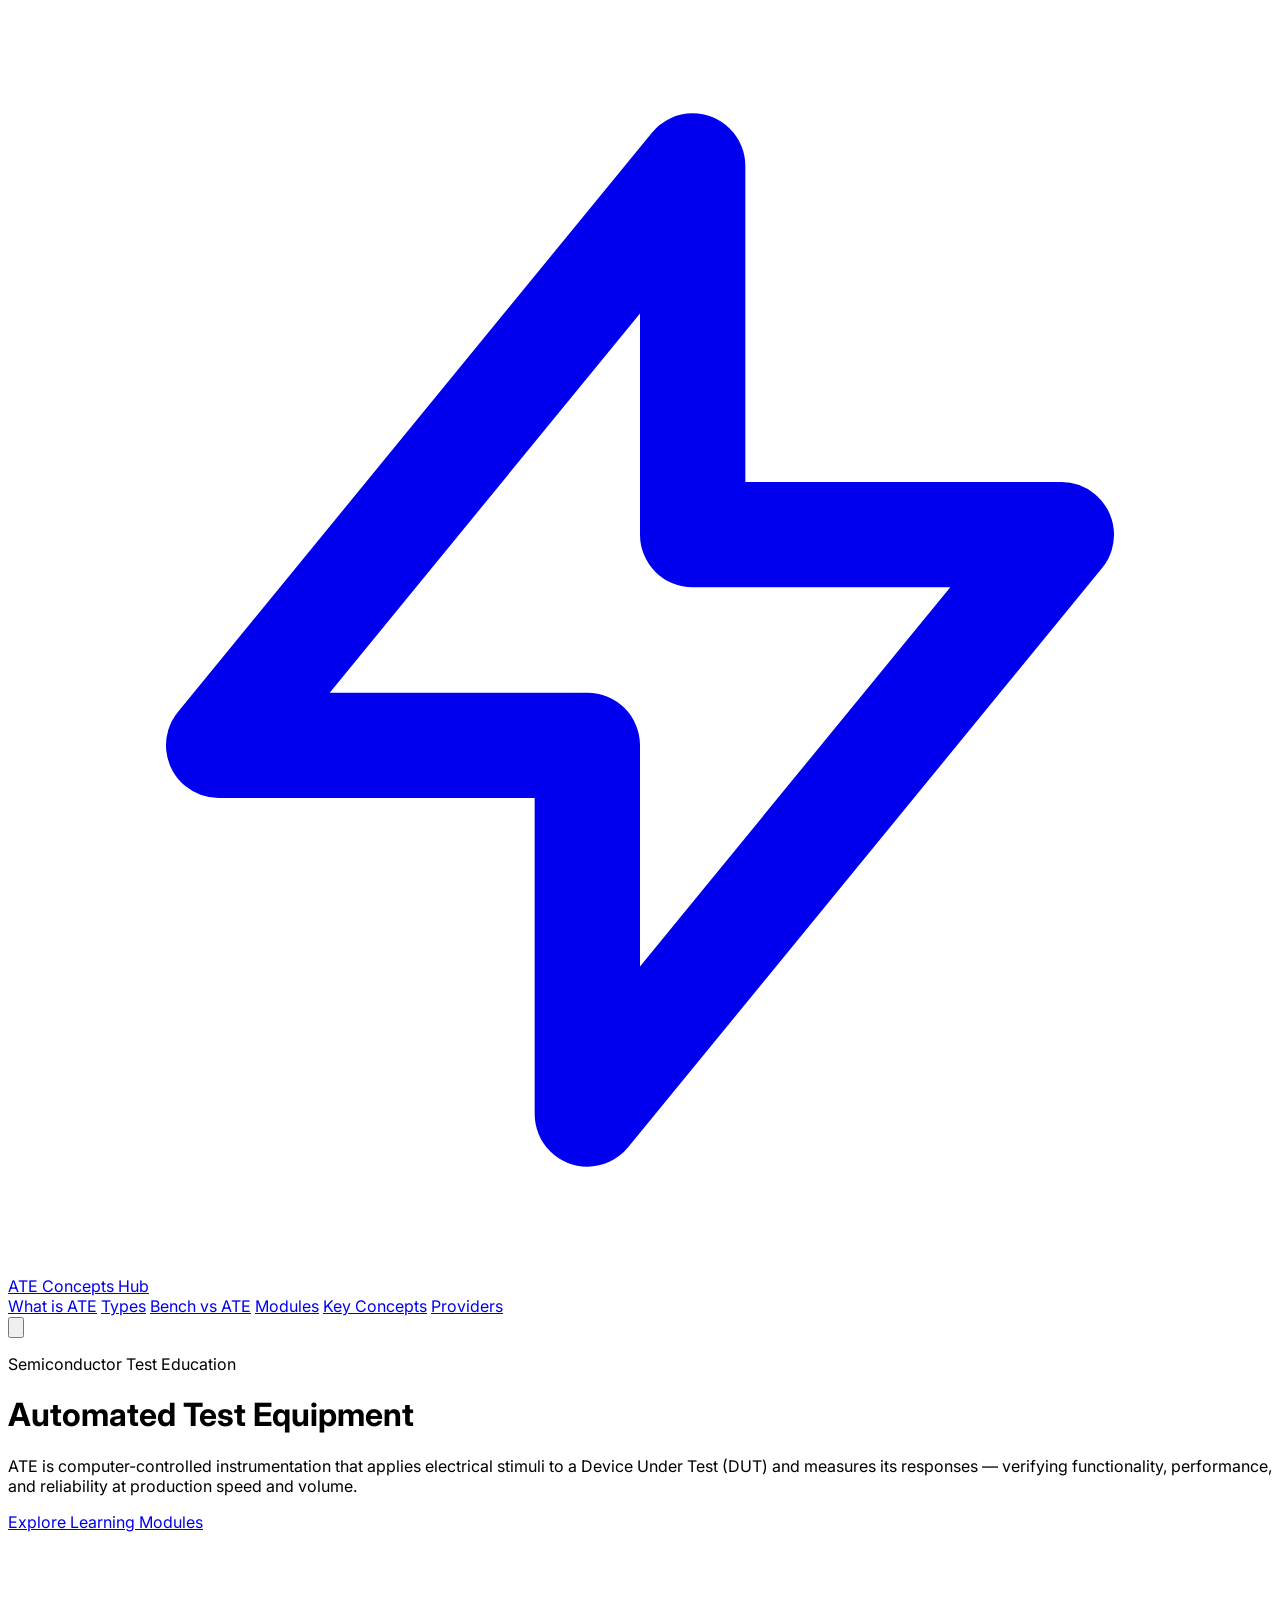
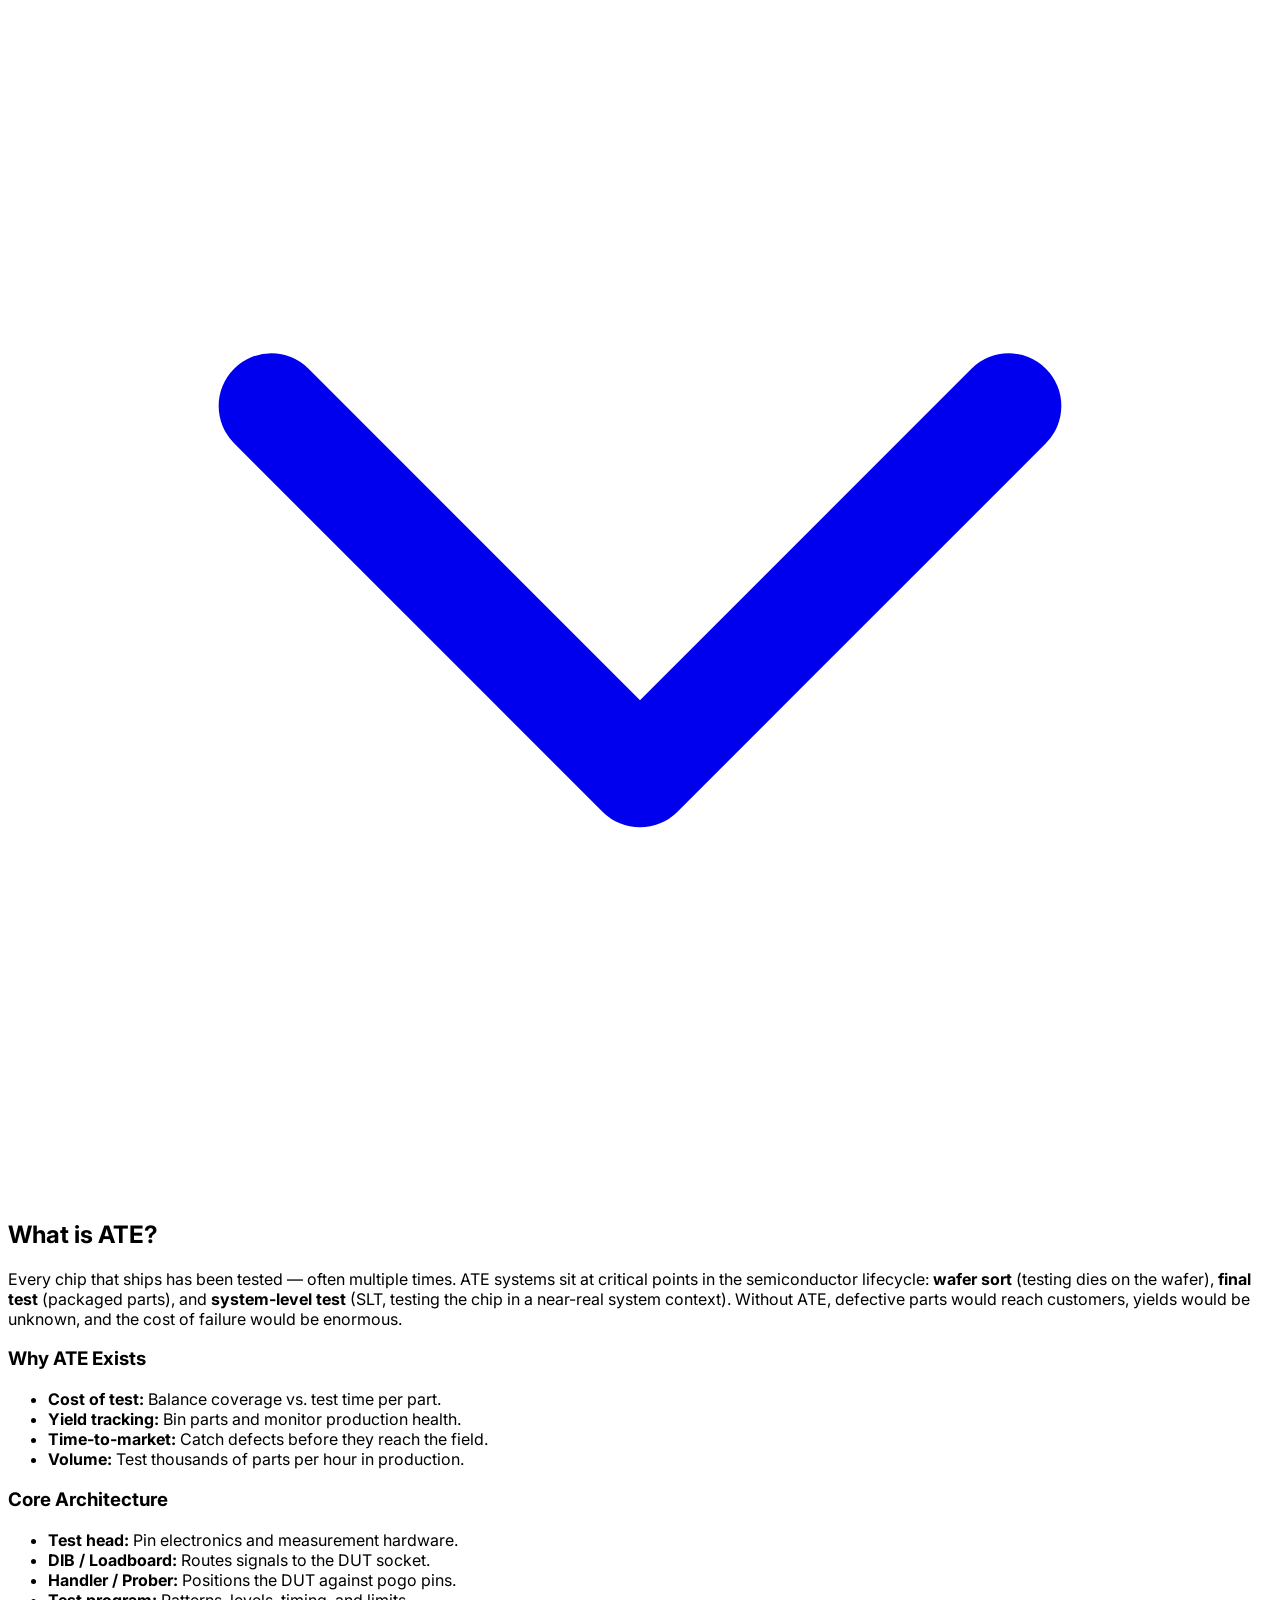
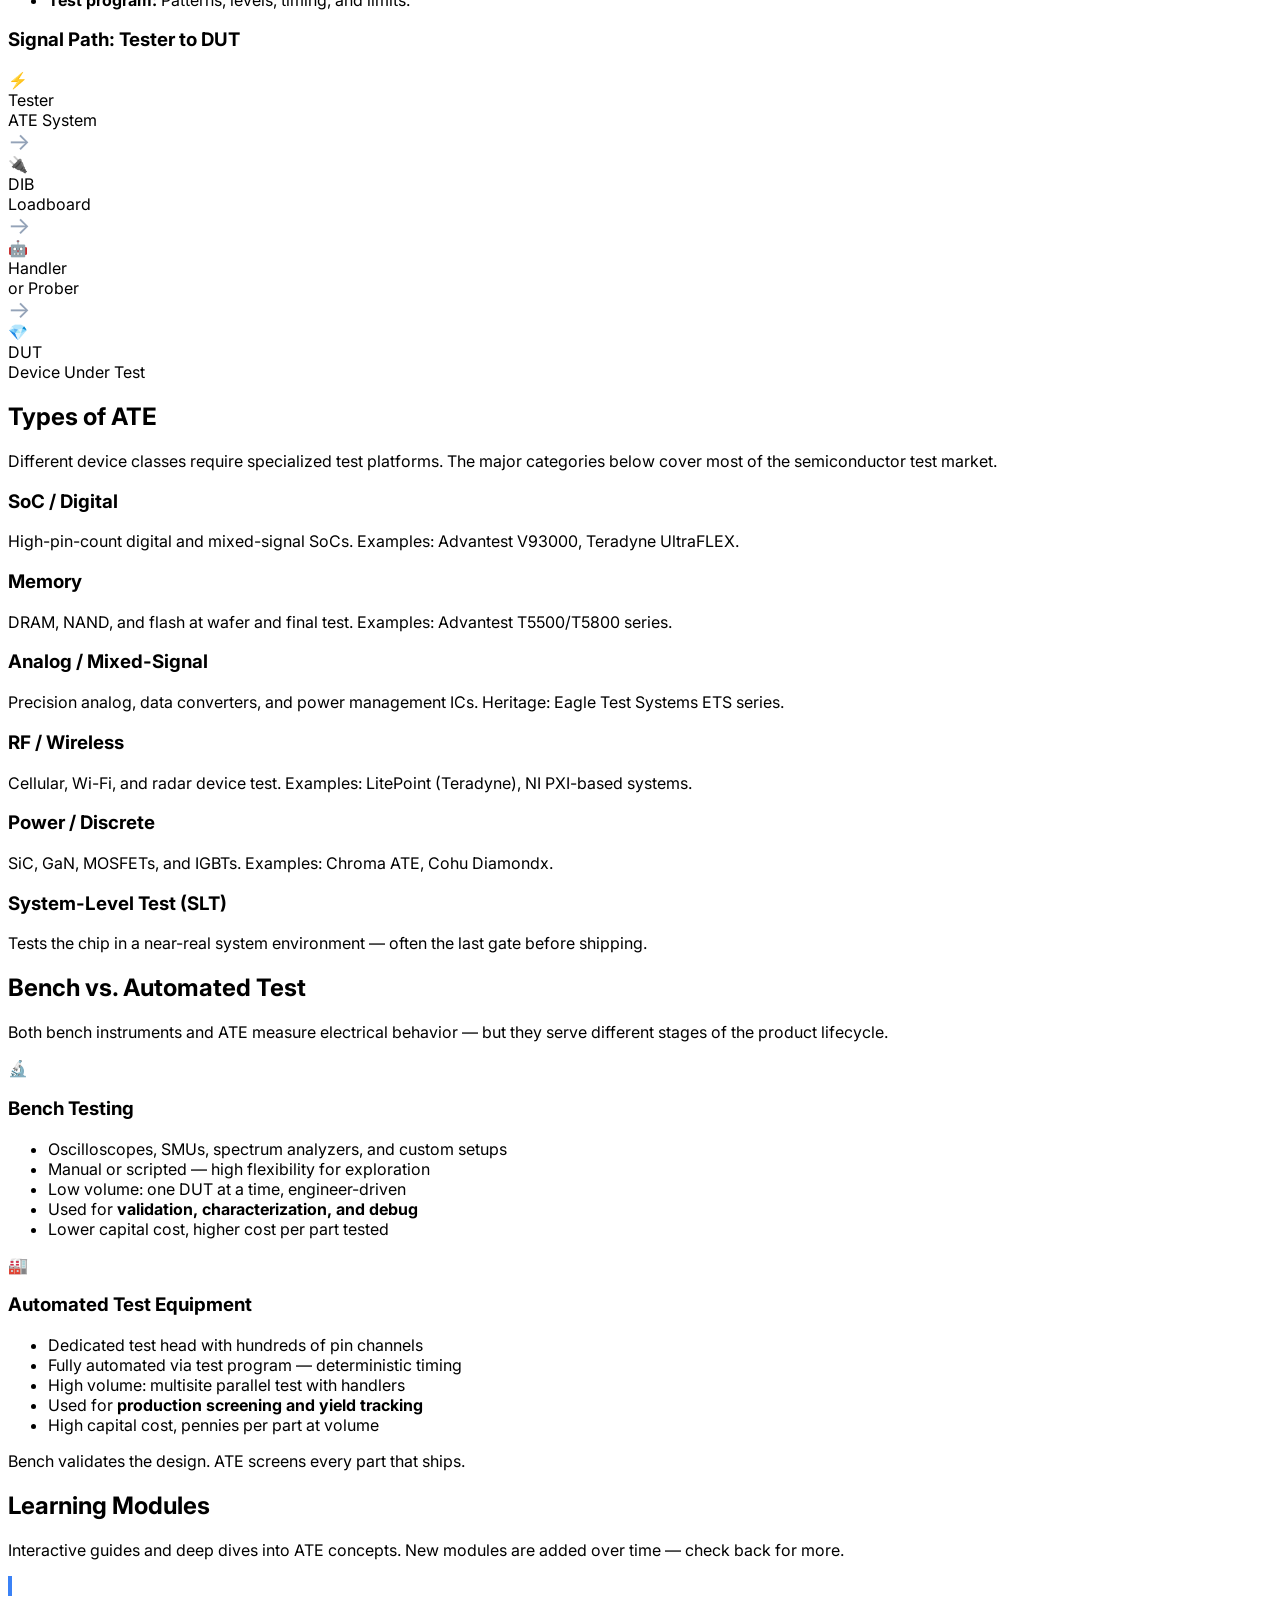
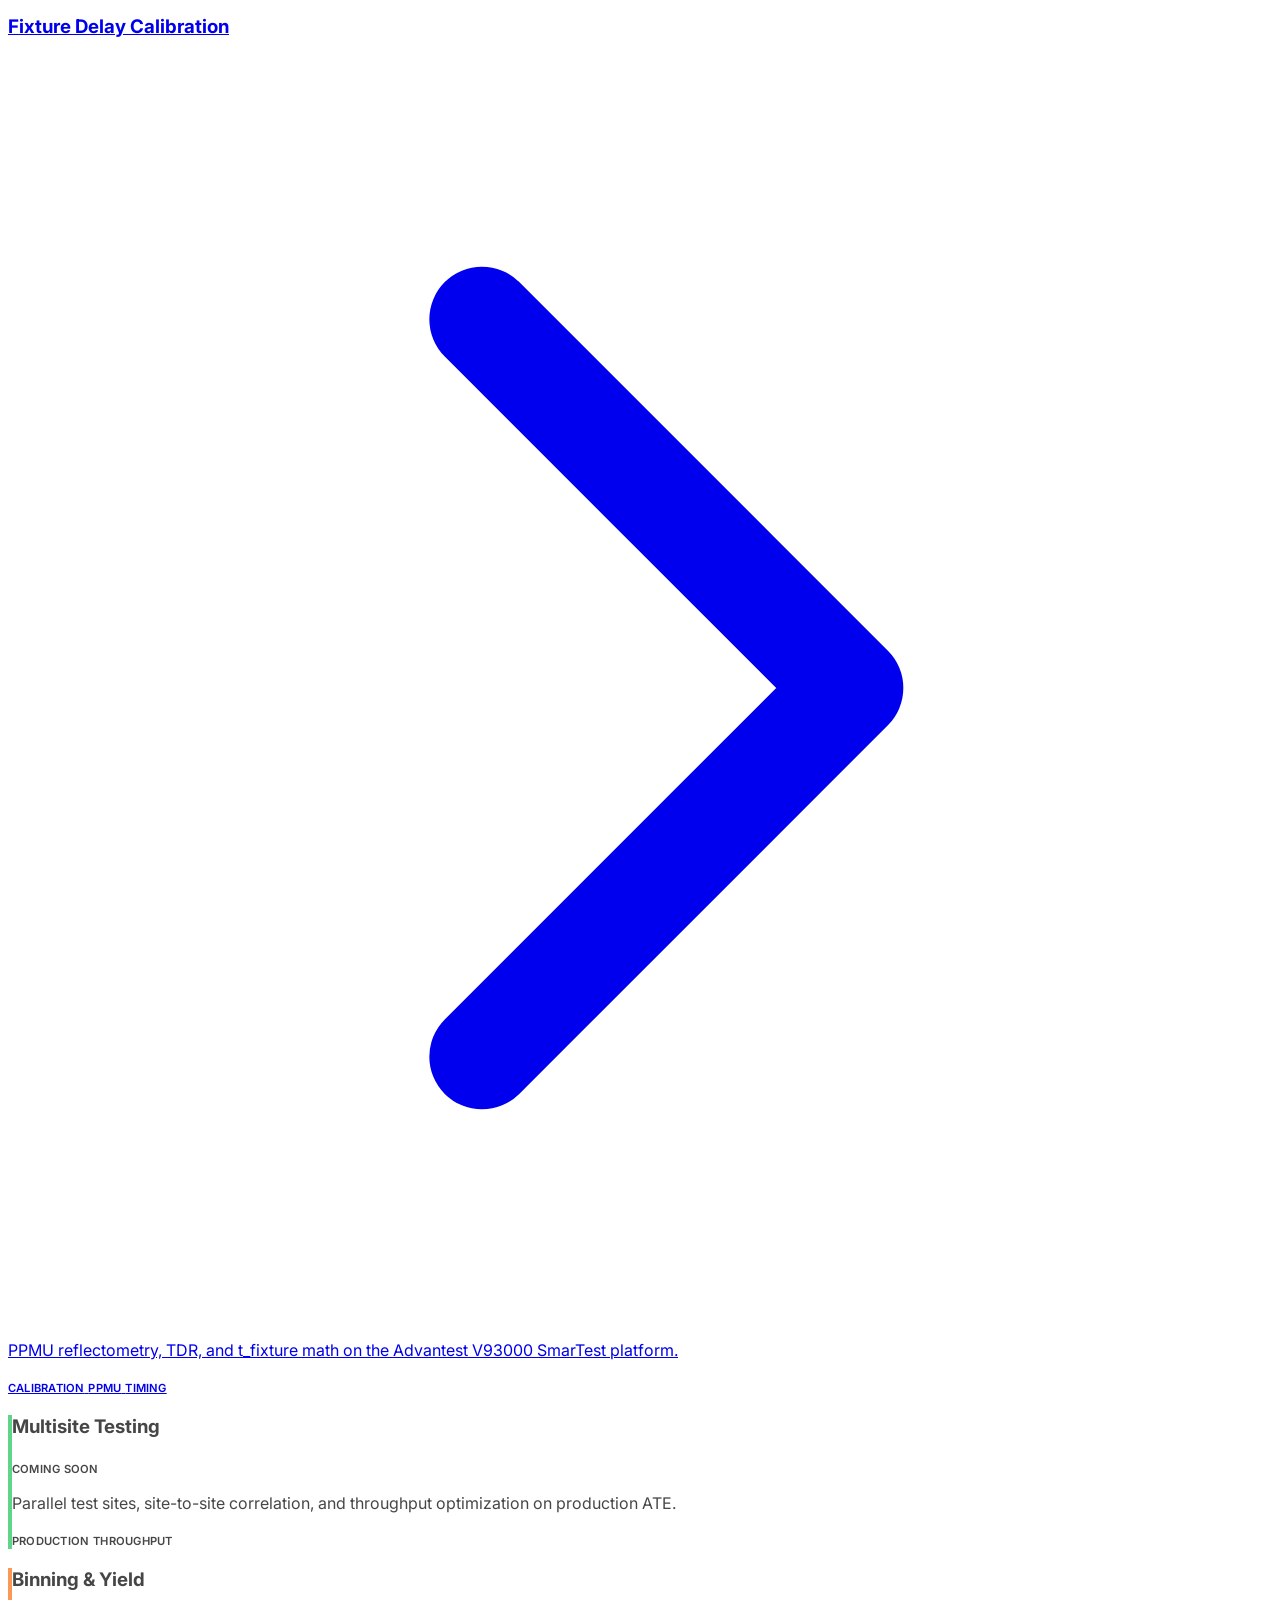
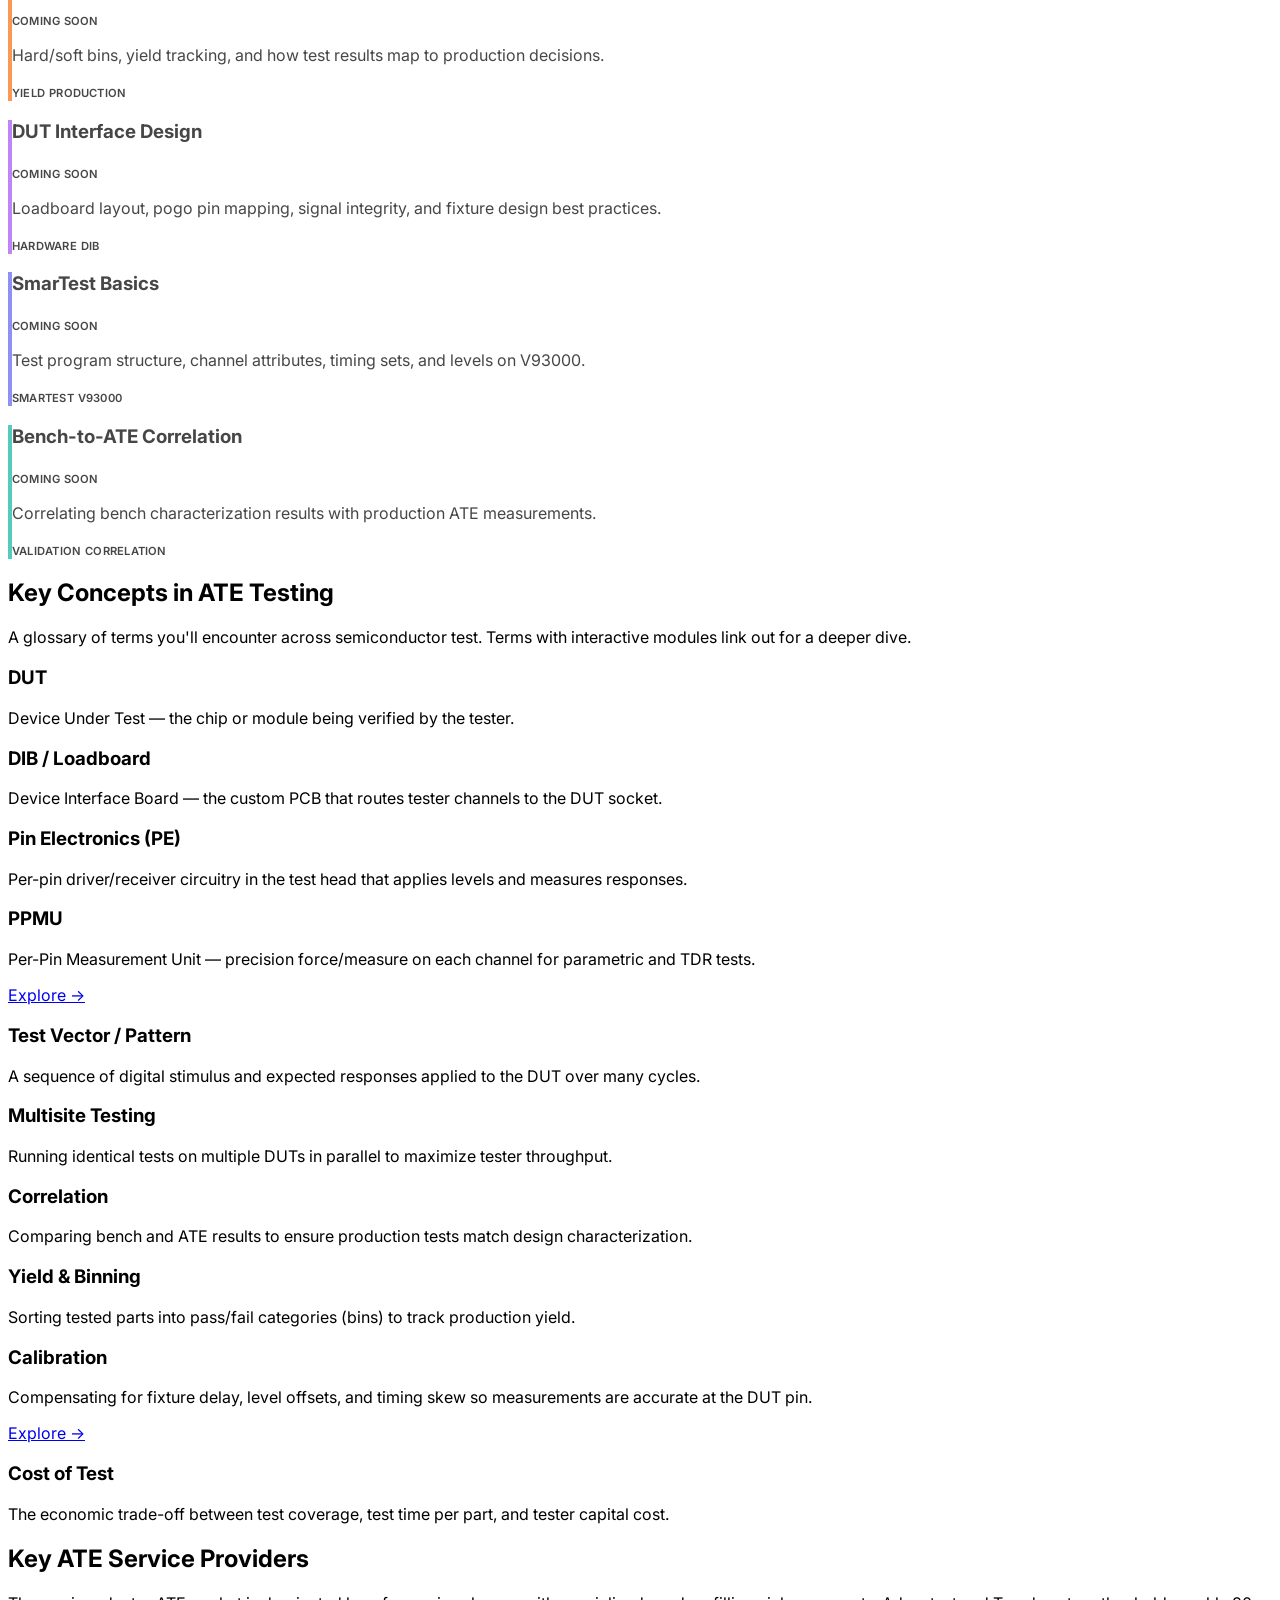
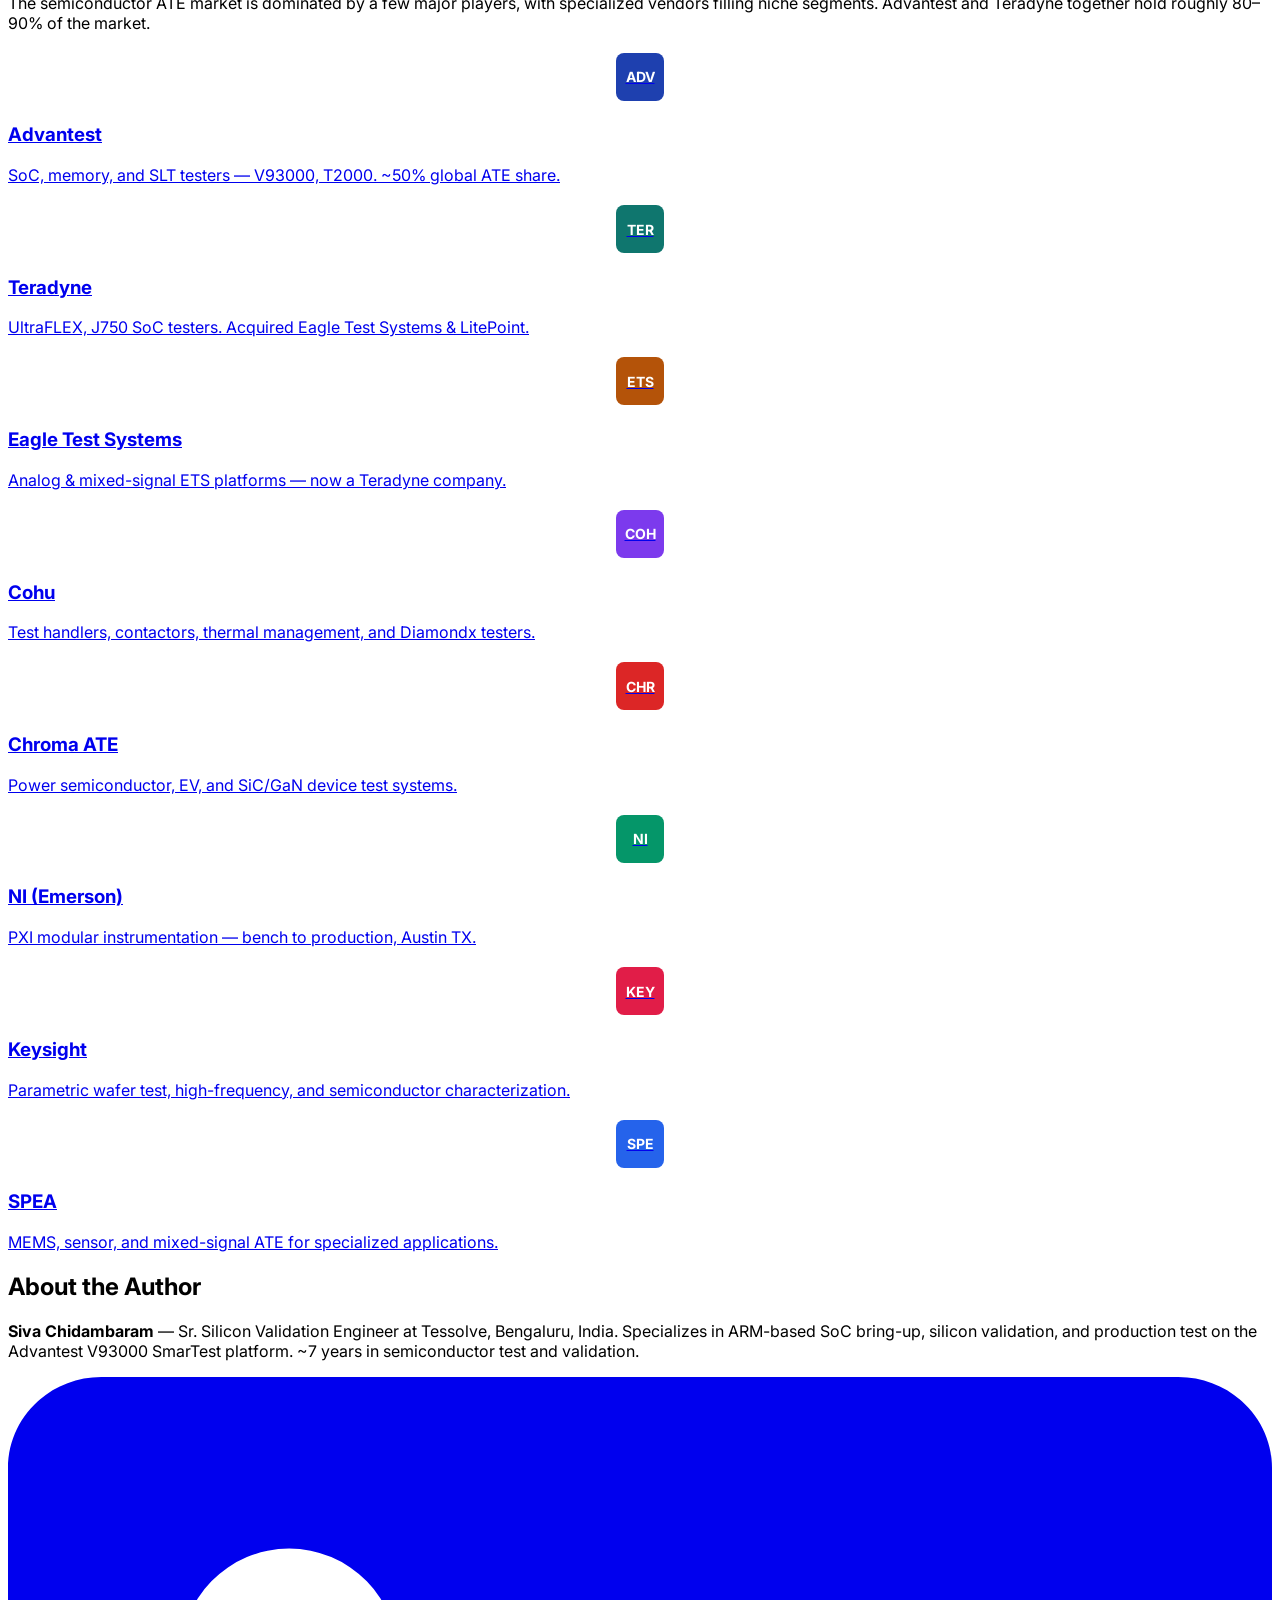
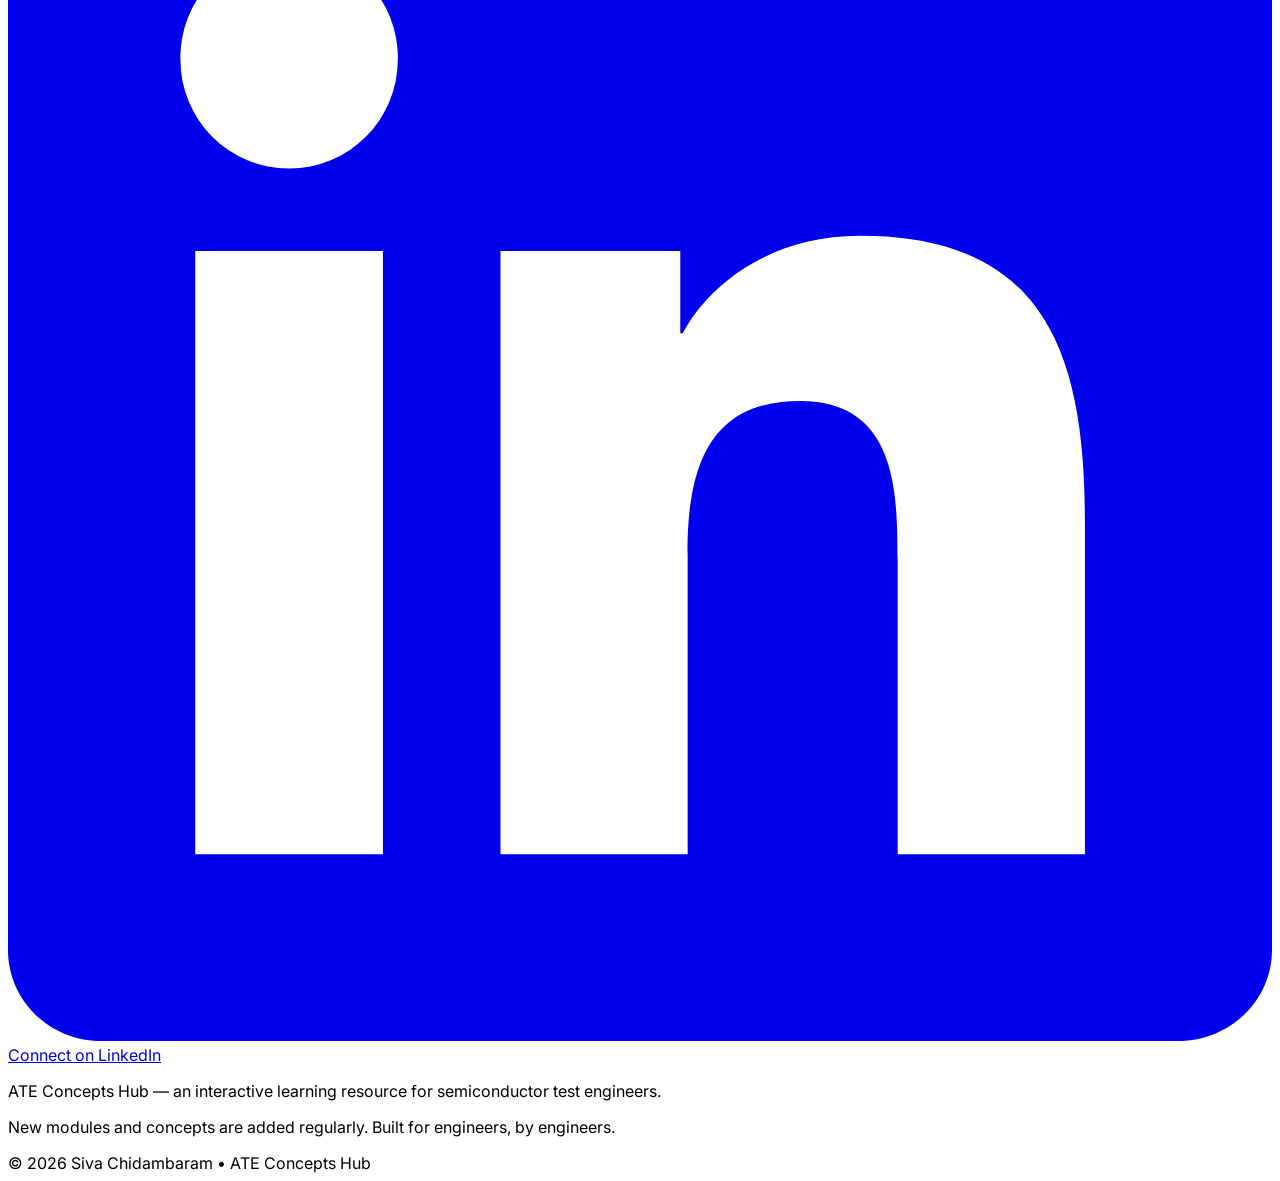
==== index.html @ 6d4e51d1 "landing page" ====
<!DOCTYPE html>
<html lang="en">
<head>
    <meta charset="UTF-8">
    <meta name="viewport" content="width=device-width, initial-scale=1.0">
    <title>ATE Concepts Hub — Automated Test Equipment Learning</title>
    <meta name="description" content="Learn automated test equipment (ATE) fundamentals, explore interactive modules, and discover key semiconductor test providers.">
    <script src="https://cdn.tailwindcss.com"></script>
    <link href="https://fonts.googleapis.com/css2?family=Inter:wght@300;400;600;700&display=swap" rel="stylesheet">
    <link rel="stylesheet" href="css/site.css">
</head>
<body class="bg-slate-50 text-slate-800">

    <!-- Nav -->
    <nav class="bg-slate-900 text-white sticky top-0 z-50 shadow-md">
        <div class="max-w-7xl mx-auto px-4 sm:px-6 lg:px-8">
            <div class="flex items-center justify-between h-16">
                <a href="index.html" class="flex items-center gap-2">
                    <svg class="w-6 h-6 text-blue-400" fill="none" stroke="currentColor" viewBox="0 0 24 24"><path stroke-linecap="round" stroke-linejoin="round" stroke-width="2" d="M13 10V3L4 14h7v7l9-11h-7z"></path></svg>
                    <span class="font-bold text-xl tracking-tight">ATE Concepts Hub</span>
                </a>

                <div class="hidden lg:flex items-baseline space-x-1 text-sm font-medium">
                    <a href="#what-is-ate" class="hub-nav-link px-3 py-2 rounded-md">What is ATE</a>
                    <a href="#types" class="hub-nav-link px-3 py-2 rounded-md">Types</a>
                    <a href="#bench-vs-ate" class="hub-nav-link px-3 py-2 rounded-md">Bench vs ATE</a>
                    <a href="#modules" class="hub-nav-link px-3 py-2 rounded-md text-blue-300">Modules</a>
                    <a href="#concepts" class="hub-nav-link px-3 py-2 rounded-md">Key Concepts</a>
                    <a href="#providers" class="hub-nav-link px-3 py-2 rounded-md">Providers</a>
                </div>

                <button id="mobile-menu-btn" class="lg:hidden p-2 rounded-md hover:bg-slate-800" aria-label="Toggle menu" aria-expanded="false">
                    <svg class="w-6 h-6" fill="none" stroke="currentColor" viewBox="0 0 24 24"><path stroke-linecap="round" stroke-linejoin="round" stroke-width="2" d="M4 6h16M4 12h16M4 18h16"/></svg>
                </button>
            </div>

            <div id="mobile-menu" class="lg:hidden pb-4">
                <div class="flex flex-col space-y-1 text-sm font-medium">
                    <a href="#what-is-ate" class="hub-nav-link px-3 py-2 rounded-md">What is ATE</a>
                    <a href="#types" class="hub-nav-link px-3 py-2 rounded-md">Types</a>
                    <a href="#bench-vs-ate" class="hub-nav-link px-3 py-2 rounded-md">Bench vs ATE</a>
                    <a href="#modules" class="hub-nav-link px-3 py-2 rounded-md text-blue-300">Modules</a>
                    <a href="#concepts" class="hub-nav-link px-3 py-2 rounded-md">Key Concepts</a>
                    <a href="#providers" class="hub-nav-link px-3 py-2 rounded-md">Providers</a>
                </div>
            </div>
        </div>
    </nav>

    <!-- Hero -->
    <header class="bg-slate-900 text-white border-b border-slate-700">
        <div class="max-w-7xl mx-auto px-4 py-12 md:py-16">
            <div class="grid lg:grid-cols-2 gap-10 items-center">
                <div>
                    <p class="text-blue-400 text-sm font-semibold uppercase tracking-wider mb-3">Semiconductor Test Education</p>
                    <h1 class="text-3xl md:text-4xl lg:text-5xl font-bold leading-tight mb-4">Automated Test Equipment</h1>
                    <p class="text-slate-300 text-base md:text-lg leading-relaxed mb-6">
                        ATE is computer-controlled instrumentation that applies electrical stimuli to a Device Under Test (DUT) and measures its responses — verifying functionality, performance, and reliability at production speed and volume.
                    </p>
                    <a href="#modules" class="inline-flex items-center gap-2 bg-blue-600 hover:bg-blue-700 text-white font-semibold py-3 px-6 rounded-lg shadow-md transition-colors">
                        Explore Learning Modules
                        <svg class="w-4 h-4" fill="none" stroke="currentColor" viewBox="0 0 24 24"><path stroke-linecap="round" stroke-linejoin="round" stroke-width="2" d="M19 9l-7 7-7-7"/></svg>
                    </a>
                </div>
                <figure class="rounded-xl overflow-hidden shadow-2xl border border-slate-700">
                    <img
                        src="https://upload.wikimedia.org/wikipedia/commons/thumb/4/4e/Semiconductor_manufacturing_equipment.jpg/1280px-Semiconductor_manufacturing_equipment.jpg"
                        alt="Semiconductor manufacturing and test equipment"
                        class="hero-img w-full"
                        loading="eager"
                        referrerpolicy="no-referrer"
                        onerror="this.parentElement.style.display='none'">
                </figure>
            </div>
        </div>
    </header>

    <main class="max-w-7xl mx-auto px-4 py-16 space-y-24">

        <!-- What is ATE -->
        <section id="what-is-ate">
            <div class="max-w-3xl mb-10">
                <h2 class="text-3xl font-bold text-slate-900 mb-4">What is ATE?</h2>
                <p class="text-slate-600 text-lg leading-relaxed">
                    Every chip that ships has been tested — often multiple times. ATE systems sit at critical points in the semiconductor lifecycle: <strong>wafer sort</strong> (testing dies on the wafer), <strong>final test</strong> (packaged parts), and <strong>system-level test</strong> (SLT, testing the chip in a near-real system context). Without ATE, defective parts would reach customers, yields would be unknown, and the cost of failure would be enormous.
                </p>
            </div>

            <div class="grid md:grid-cols-2 gap-8 mb-10">
                <div class="bg-white p-6 rounded-xl shadow-sm border border-slate-200">
                    <h3 class="font-bold text-slate-800 mb-3">Why ATE Exists</h3>
                    <ul class="space-y-2 text-sm text-slate-600">
                        <li><strong class="text-slate-800">Cost of test:</strong> Balance coverage vs. test time per part.</li>
                        <li><strong class="text-slate-800">Yield tracking:</strong> Bin parts and monitor production health.</li>
                        <li><strong class="text-slate-800">Time-to-market:</strong> Catch defects before they reach the field.</li>
                        <li><strong class="text-slate-800">Volume:</strong> Test thousands of parts per hour in production.</li>
                    </ul>
                </div>
                <div class="bg-white p-6 rounded-xl shadow-sm border border-slate-200">
                    <h3 class="font-bold text-slate-800 mb-3">Core Architecture</h3>
                    <ul class="space-y-2 text-sm text-slate-600">
                        <li><strong class="text-slate-800">Test head:</strong> Pin electronics and measurement hardware.</li>
                        <li><strong class="text-slate-800">DIB / Loadboard:</strong> Routes signals to the DUT socket.</li>
                        <li><strong class="text-slate-800">Handler / Prober:</strong> Positions the DUT against pogo pins.</li>
                        <li><strong class="text-slate-800">Test program:</strong> Patterns, levels, timing, and limits.</li>
                    </ul>
                </div>
            </div>

            <!-- Signal path flow -->
            <div class="bg-white p-6 md:p-8 rounded-xl shadow-sm border border-slate-200">
                <h3 class="font-bold text-slate-800 mb-6 text-center">Signal Path: Tester to DUT</h3>
                <div class="flex flex-col md:flex-row items-center justify-center gap-4 md:gap-6">
                    <div class="text-center bg-blue-50 border border-blue-200 rounded-lg px-6 py-4 min-w-[8rem]">
                        <div class="text-2xl mb-1">⚡</div>
                        <div class="font-bold text-blue-900 text-sm">Tester</div>
                        <div class="text-xs text-blue-700">ATE System</div>
                    </div>
                    <span class="flow-arrow flow-arrow--right">→</span>
                    <span class="flow-arrow flow-arrow--down">↓</span>
                    <div class="text-center bg-slate-100 border border-slate-200 rounded-lg px-6 py-4 min-w-[8rem]">
                        <div class="text-2xl mb-1">🔌</div>
                        <div class="font-bold text-slate-800 text-sm">DIB</div>
                        <div class="text-xs text-slate-600">Loadboard</div>
                    </div>
                    <span class="flow-arrow flow-arrow--right">→</span>
                    <span class="flow-arrow flow-arrow--down">↓</span>
                    <div class="text-center bg-slate-100 border border-slate-200 rounded-lg px-6 py-4 min-w-[8rem]">
                        <div class="text-2xl mb-1">🤖</div>
                        <div class="font-bold text-slate-800 text-sm">Handler</div>
                        <div class="text-xs text-slate-600">or Prober</div>
                    </div>
                    <span class="flow-arrow flow-arrow--right">→</span>
                    <span class="flow-arrow flow-arrow--down">↓</span>
                    <div class="text-center bg-green-50 border border-green-200 rounded-lg px-6 py-4 min-w-[8rem]">
                        <div class="text-2xl mb-1">💎</div>
                        <div class="font-bold text-green-900 text-sm">DUT</div>
                        <div class="text-xs text-green-700">Device Under Test</div>
                    </div>
                </div>
            </div>
        </section>

        <!-- Types of ATE -->
        <section id="types">
            <div class="max-w-3xl mb-10">
                <h2 class="text-3xl font-bold text-slate-900 mb-4">Types of ATE</h2>
                <p class="text-slate-600 text-lg">Different device classes require specialized test platforms. The major categories below cover most of the semiconductor test market.</p>
            </div>
            <div class="grid grid-cols-1 sm:grid-cols-2 lg:grid-cols-3 gap-6">
                <div class="bg-white p-6 rounded-xl shadow-sm border border-slate-200">
                    <h3 class="font-bold text-slate-900 mb-2">SoC / Digital</h3>
                    <p class="text-sm text-slate-600">High-pin-count digital and mixed-signal SoCs. Examples: Advantest V93000, Teradyne UltraFLEX.</p>
                </div>
                <div class="bg-white p-6 rounded-xl shadow-sm border border-slate-200">
                    <h3 class="font-bold text-slate-900 mb-2">Memory</h3>
                    <p class="text-sm text-slate-600">DRAM, NAND, and flash at wafer and final test. Examples: Advantest T5500/T5800 series.</p>
                </div>
                <div class="bg-white p-6 rounded-xl shadow-sm border border-slate-200">
                    <h3 class="font-bold text-slate-900 mb-2">Analog / Mixed-Signal</h3>
                    <p class="text-sm text-slate-600">Precision analog, data converters, and power management ICs. Heritage: Eagle Test Systems ETS series.</p>
                </div>
                <div class="bg-white p-6 rounded-xl shadow-sm border border-slate-200">
                    <h3 class="font-bold text-slate-900 mb-2">RF / Wireless</h3>
                    <p class="text-sm text-slate-600">Cellular, Wi-Fi, and radar device test. Examples: LitePoint (Teradyne), NI PXI-based systems.</p>
                </div>
                <div class="bg-white p-6 rounded-xl shadow-sm border border-slate-200">
                    <h3 class="font-bold text-slate-900 mb-2">Power / Discrete</h3>
                    <p class="text-sm text-slate-600">SiC, GaN, MOSFETs, and IGBTs. Examples: Chroma ATE, Cohu Diamondx.</p>
                </div>
                <div class="bg-white p-6 rounded-xl shadow-sm border border-slate-200">
                    <h3 class="font-bold text-slate-900 mb-2">System-Level Test (SLT)</h3>
                    <p class="text-sm text-slate-600">Tests the chip in a near-real system environment — often the last gate before shipping.</p>
                </div>
            </div>
        </section>

        <!-- Bench vs ATE -->
        <section id="bench-vs-ate">
            <div class="max-w-3xl mb-10">
                <h2 class="text-3xl font-bold text-slate-900 mb-4">Bench vs. Automated Test</h2>
                <p class="text-slate-600 text-lg">Both bench instruments and ATE measure electrical behavior — but they serve different stages of the product lifecycle.</p>
            </div>
            <div class="grid md:grid-cols-2 gap-8">
                <div class="bg-white p-6 md:p-8 rounded-xl shadow-sm border border-slate-200">
                    <div class="flex items-center gap-3 mb-4">
                        <div class="w-10 h-10 bg-amber-100 rounded-lg flex items-center justify-center text-xl">🔬</div>
                        <h3 class="font-bold text-slate-900 text-xl">Bench Testing</h3>
                    </div>
                    <ul class="space-y-3 text-sm text-slate-600">
                        <li>Oscilloscopes, SMUs, spectrum analyzers, and custom setups</li>
                        <li>Manual or scripted — high flexibility for exploration</li>
                        <li>Low volume: one DUT at a time, engineer-driven</li>
                        <li>Used for <strong>validation, characterization, and debug</strong></li>
                        <li>Lower capital cost, higher cost per part tested</li>
                    </ul>
                </div>
                <div class="bg-white p-6 md:p-8 rounded-xl shadow-sm border border-slate-200">
                    <div class="flex items-center gap-3 mb-4">
                        <div class="w-10 h-10 bg-blue-100 rounded-lg flex items-center justify-center text-xl">🏭</div>
                        <h3 class="font-bold text-slate-900 text-xl">Automated Test Equipment</h3>
                    </div>
                    <ul class="space-y-3 text-sm text-slate-600">
                        <li>Dedicated test head with hundreds of pin channels</li>
                        <li>Fully automated via test program — deterministic timing</li>
                        <li>High volume: multisite parallel test with handlers</li>
                        <li>Used for <strong>production screening and yield tracking</strong></li>
                        <li>High capital cost, pennies per part at volume</li>
                    </ul>
                </div>
            </div>
            <p class="text-center text-slate-500 mt-8 text-sm italic">Bench validates the design. ATE screens every part that ships.</p>
        </section>

        <!-- Learning Modules -->
        <section id="modules">
            <div class="max-w-3xl mb-10">
                <h2 class="text-3xl font-bold text-slate-900 mb-4">Learning Modules</h2>
                <p class="text-slate-600 text-lg">Interactive guides and deep dives into ATE concepts. New modules are added over time — check back for more.</p>
            </div>
            <div id="modules-grid" class="grid grid-cols-1 sm:grid-cols-2 lg:grid-cols-3 gap-6">
                <!-- Rendered by hub.js from modules.js -->
            </div>
        </section>

        <!-- Key Concepts -->
        <section id="concepts">
            <div class="max-w-3xl mb-10">
                <h2 class="text-3xl font-bold text-slate-900 mb-4">Key Concepts in ATE Testing</h2>
                <p class="text-slate-600 text-lg">A glossary of terms you'll encounter across semiconductor test. Terms with interactive modules link out for a deeper dive.</p>
            </div>
            <div id="concepts-grid" class="grid grid-cols-1 sm:grid-cols-2 lg:grid-cols-3 gap-5">
                <!-- Rendered by hub.js -->
            </div>
        </section>

        <!-- Providers -->
        <section id="providers">
            <div class="max-w-3xl mb-10">
                <h2 class="text-3xl font-bold text-slate-900 mb-4">Key ATE Service Providers</h2>
                <p class="text-slate-600 text-lg">The semiconductor ATE market is dominated by a few major players, with specialized vendors filling niche segments. Advantest and Teradyne together hold roughly 80–90% of the market.</p>
            </div>
            <div id="providers-grid" class="grid grid-cols-1 sm:grid-cols-2 lg:grid-cols-4 gap-5">
                <!-- Rendered by hub.js -->
            </div>
        </section>

    </main>

    <!-- About footer -->
    <footer class="bg-slate-900 text-white border-t border-slate-700">
        <div class="max-w-7xl mx-auto px-4 py-12">
            <div class="grid md:grid-cols-2 gap-10 items-start">
                <div>
                    <h2 class="text-xl font-bold mb-2">About the Author</h2>
                    <p class="text-slate-300 text-sm leading-relaxed mb-4">
                        <strong class="text-white">Siva Chidambaram</strong> — Sr. Silicon Validation Engineer at Tessolve, Bengaluru, India.
                        Specializes in ARM-based SoC bring-up, silicon validation, and production test on the Advantest V93000 SmarTest platform.
                        ~7 years in semiconductor test and validation.
                    </p>
                    <a href="https://www.linkedin.com/in/siva-chidambaram/" target="_blank" rel="noopener noreferrer"
                       class="inline-flex items-center gap-2 bg-blue-600 hover:bg-blue-700 text-white text-sm font-semibold py-2 px-4 rounded-lg transition-colors">
                        <svg class="w-4 h-4" fill="currentColor" viewBox="0 0 24 24"><path d="M20.447 20.452h-3.554v-5.569c0-1.328-.027-3.037-1.852-3.037-1.853 0-2.136 1.445-2.136 2.939v5.667H9.351V9h3.414v1.561h.046c.477-.9 1.637-1.85 3.37-1.85 3.601 0 4.267 2.37 4.267 5.455v6.286zM5.337 7.433a2.062 2.062 0 01-2.063-2.065 2.064 2.064 0 114.127 0 2.063 2.063 0 01-2.063 2.065zm1.782 13.019H3.555V9h3.564v11.452zM22.225 0H1.771C.792 0 0 .774 0 1.729v20.542C0 23.227.792 24 1.771 24h20.451C23.2 24 24 23.227 24 22.271V1.729C24 .774 23.2 0 22.222 0h.003z"/></svg>
                        Connect on LinkedIn
                    </a>
                </div>
                <div class="text-slate-400 text-sm">
                    <p class="mb-2">ATE Concepts Hub — an interactive learning resource for semiconductor test engineers.</p>
                    <p>New modules and concepts are added regularly. Built for engineers, by engineers.</p>
                </div>
            </div>
            <div class="border-t border-slate-700 mt-10 pt-6 text-center text-slate-500 text-xs">
                &copy; 2026 Siva Chidambaram &bull; ATE Concepts Hub
            </div>
        </div>
    </footer>

    <script src="js/modules.js"></script>
    <script src="js/hub.js"></script>
</body>
</html>
---- css/site.css ----
body {
    font-family: 'Inter', sans-serif;
    scroll-behavior: smooth;
}

/* Hub nav */
.hub-nav-link {
    transition: background-color 0.15s ease;
}

.hub-nav-link:hover {
    background-color: rgb(30 41 59);
}

#mobile-menu {
    max-height: 0;
    overflow: hidden;
    transition: max-height 0.3s ease;
}

#mobile-menu.open {
    max-height: 24rem;
}

/* Module cards */
.module-card {
    transition: transform 0.15s ease, box-shadow 0.15s ease;
}

.module-card--live:hover {
    transform: translateY(-2px);
    box-shadow: 0 10px 25px -5px rgb(0 0 0 / 0.1);
}

.module-card--soon {
    opacity: 0.72;
}

/* Provider logos */
.provider-logo-wrap {
    height: 3.5rem;
    display: flex;
    align-items: center;
    justify-content: center;
}

.provider-logo {
    max-height: 3rem;
    max-width: 100%;
    object-fit: contain;
}

.provider-initials {
    display: none;
    width: 3rem;
    height: 3rem;
    border-radius: 0.5rem;
    align-items: center;
    justify-content: center;
    font-weight: 700;
    font-size: 0.875rem;
    color: white;
}

.provider-logo-wrap.fallback .provider-logo {
    display: none;
}

.provider-logo-wrap.fallback .provider-initials {
    display: flex;
}

/* Hero image */
.hero-img {
    aspect-ratio: 16 / 9;
    object-fit: cover;
}

/* Architecture flow arrows */
.flow-arrow {
    color: rgb(148 163 184);
    font-size: 1.5rem;
    line-height: 1;
    flex-shrink: 0;
}

@media (min-width: 768px) {
    .flow-arrow--down {
        display: none;
    }
}

@media (max-width: 767px) {
    .flow-arrow--right {
        display: none;
    }
}

/* Tag pills */
.tag-pill {
    font-size: 0.7rem;
    font-weight: 600;
    letter-spacing: 0.02em;
    text-transform: uppercase;
}

/* Accent borders for module cards */
.accent-blue   { border-left: 4px solid #3b82f6; }
.accent-green  { border-left: 4px solid #22c55e; }
.accent-purple { border-left: 4px solid #a855f7; }
.accent-orange { border-left: 4px solid #f97316; }
.accent-indigo { border-left: 4px solid #6366f1; }
.accent-teal   { border-left: 4px solid #14b8a6; }
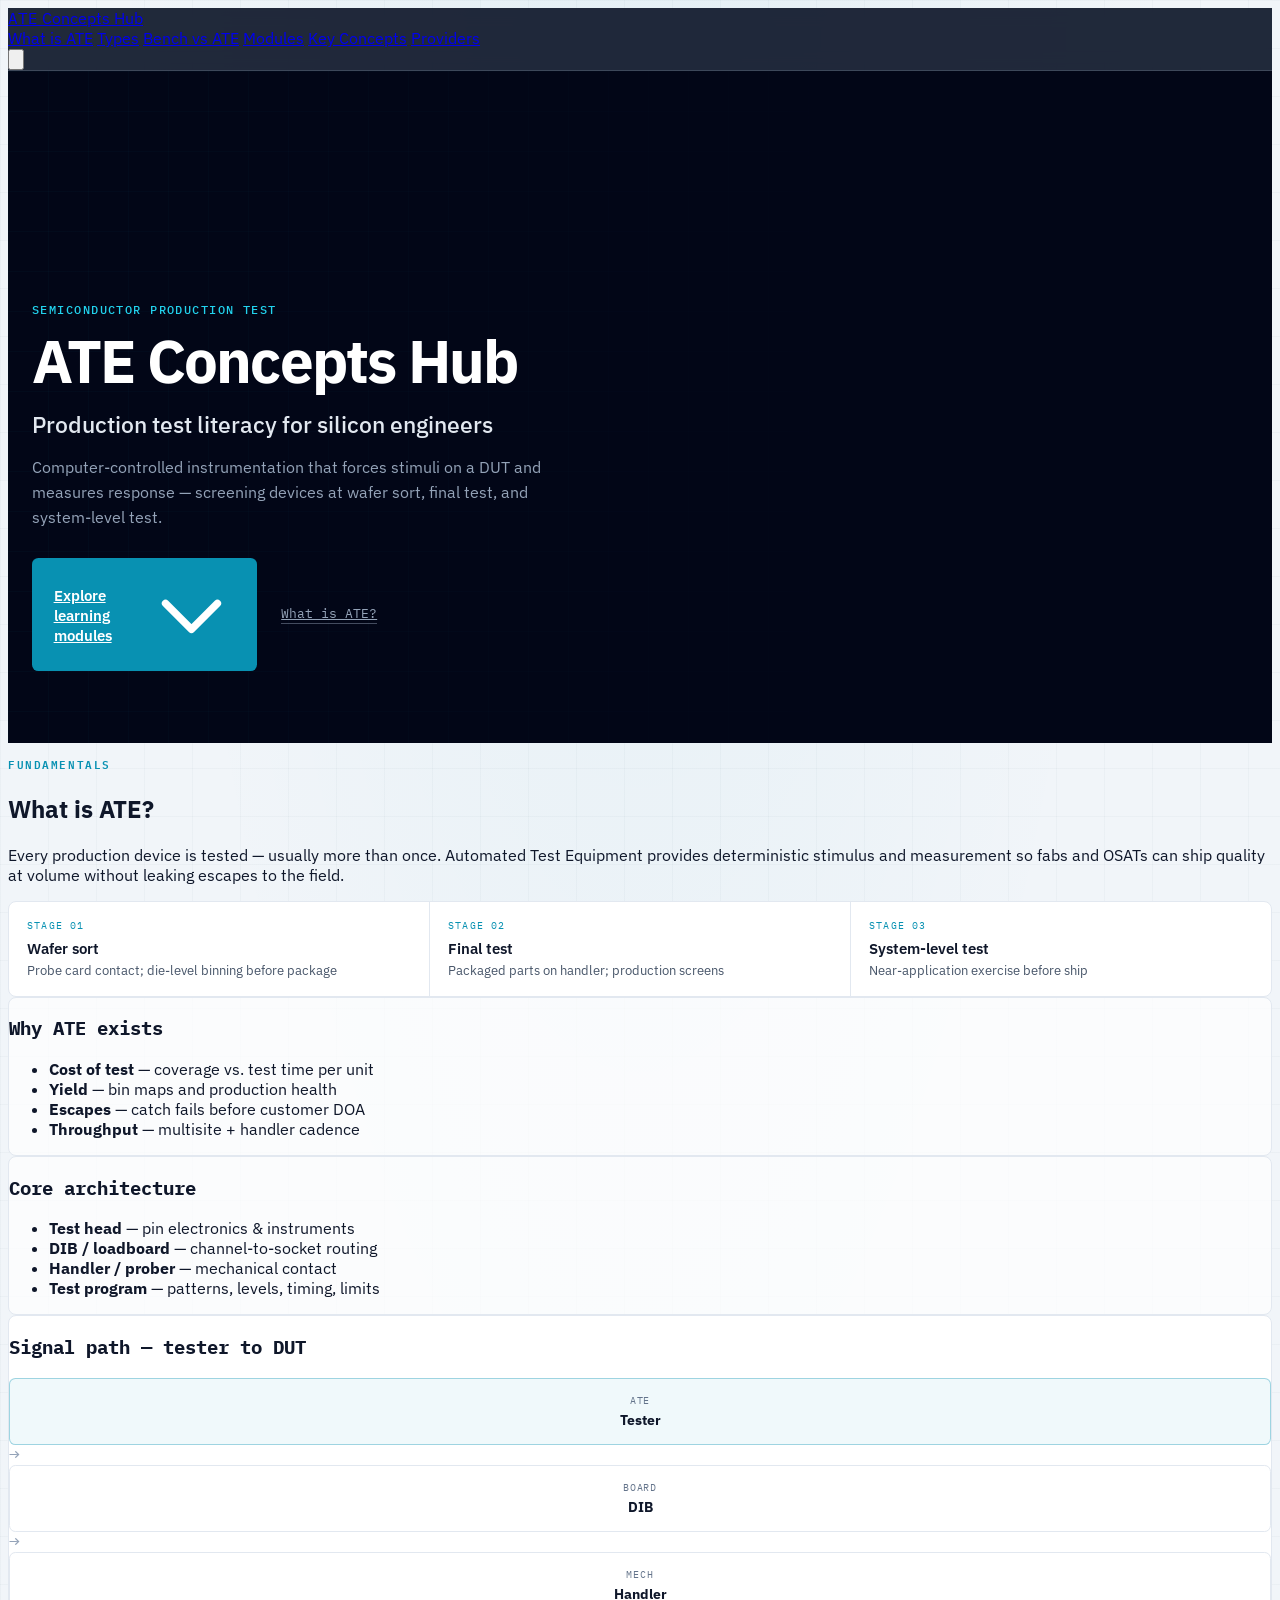
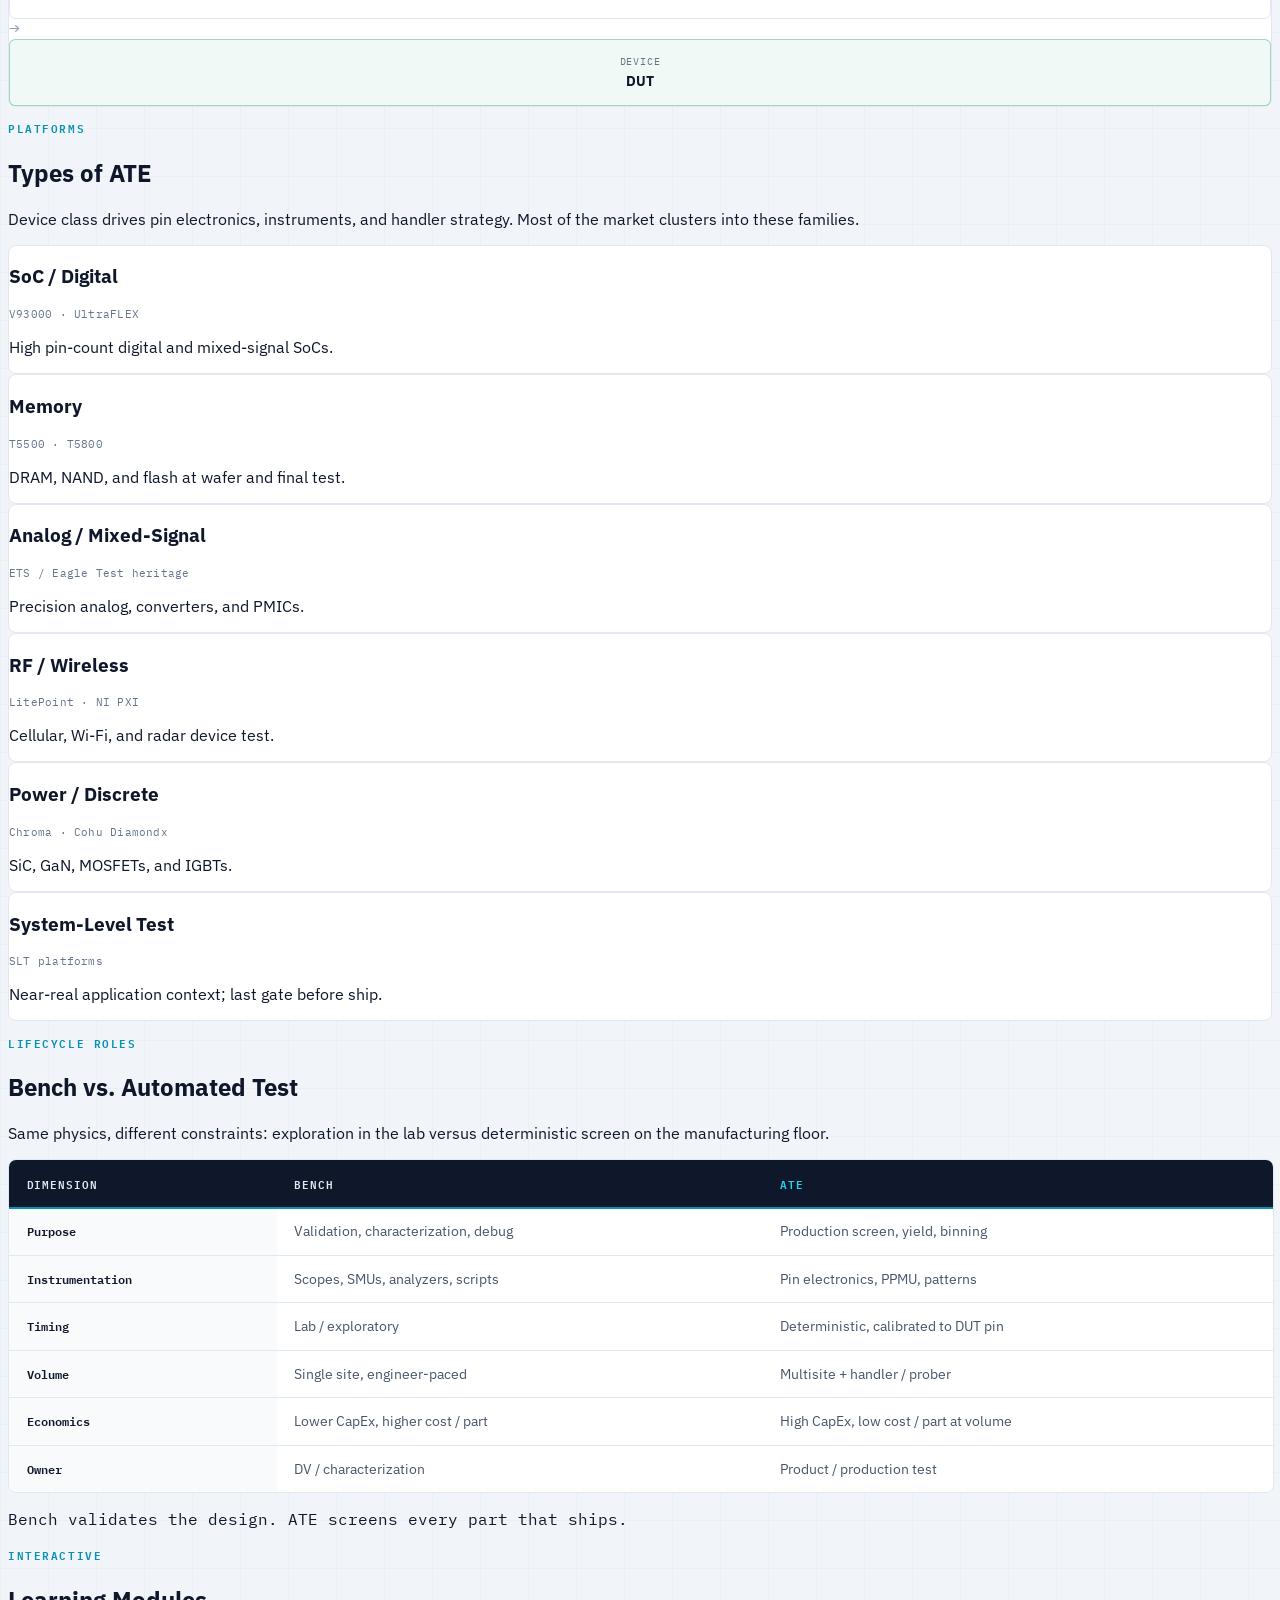
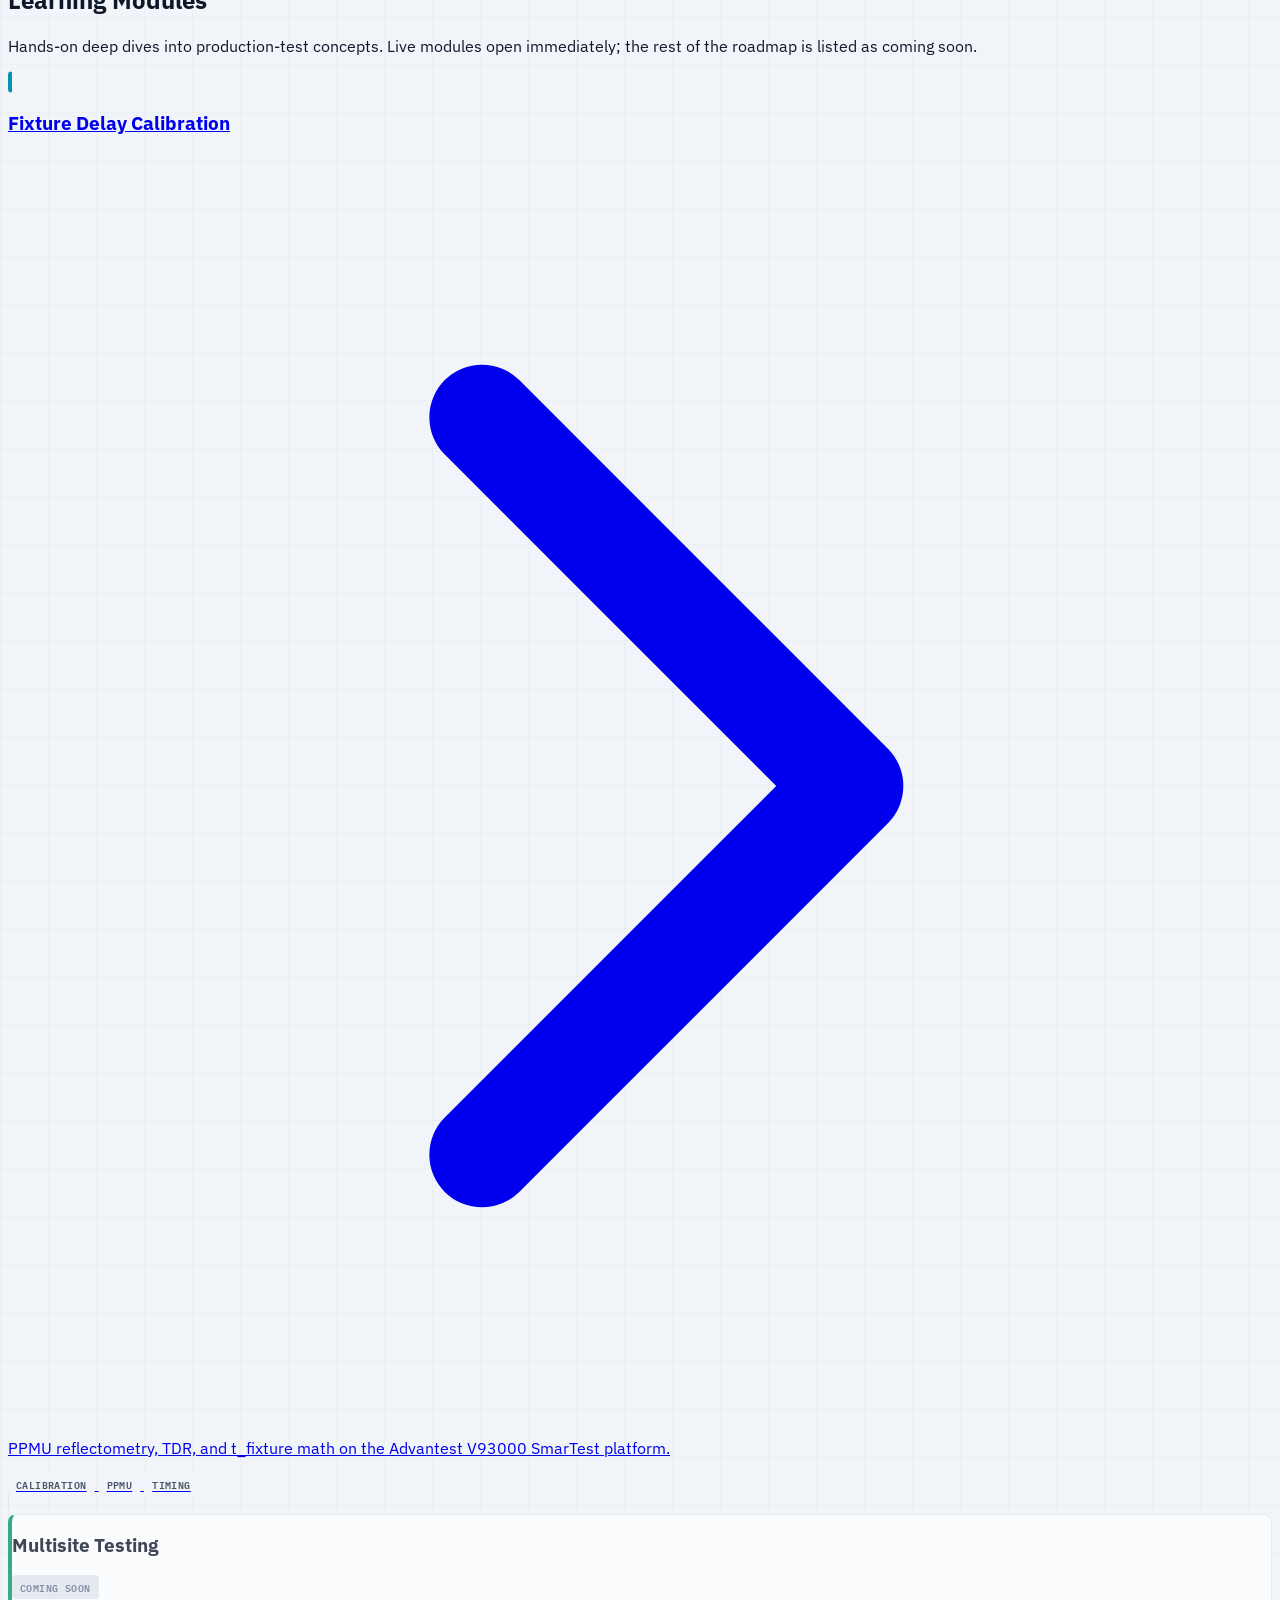
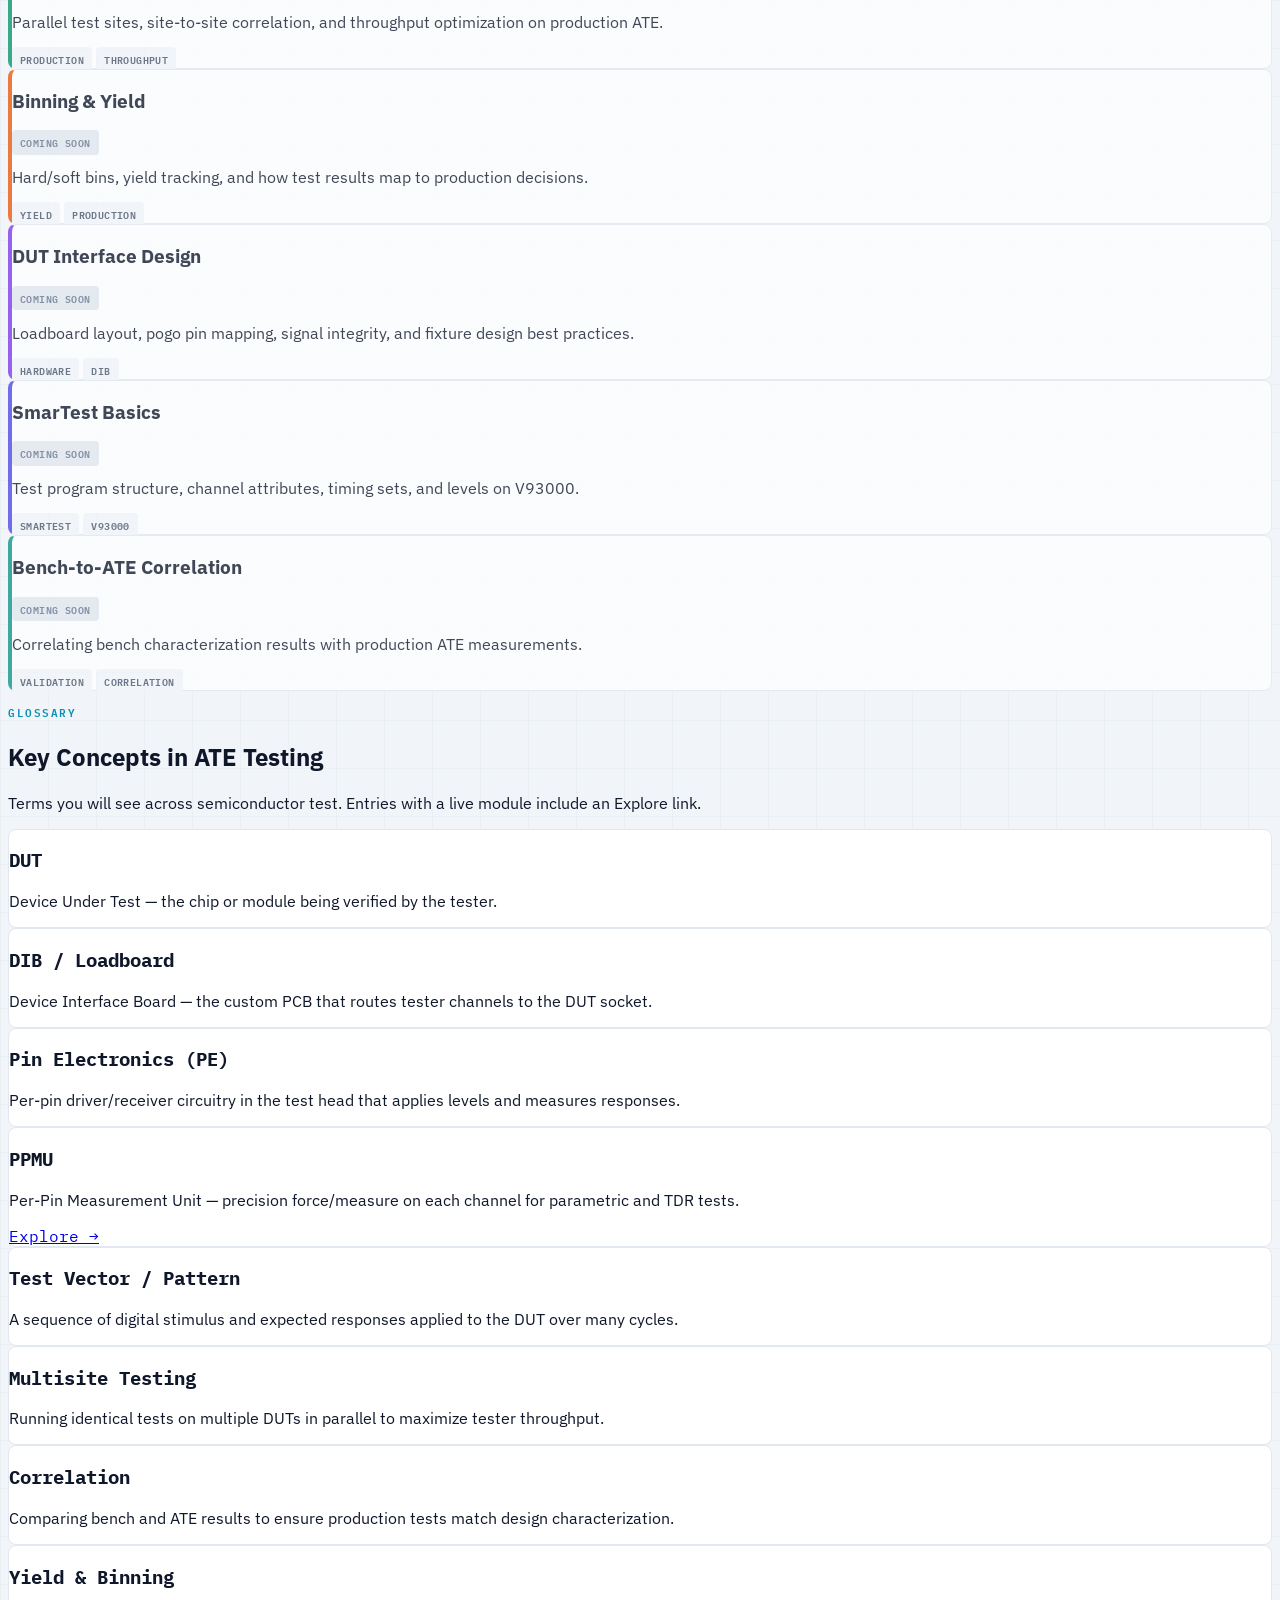
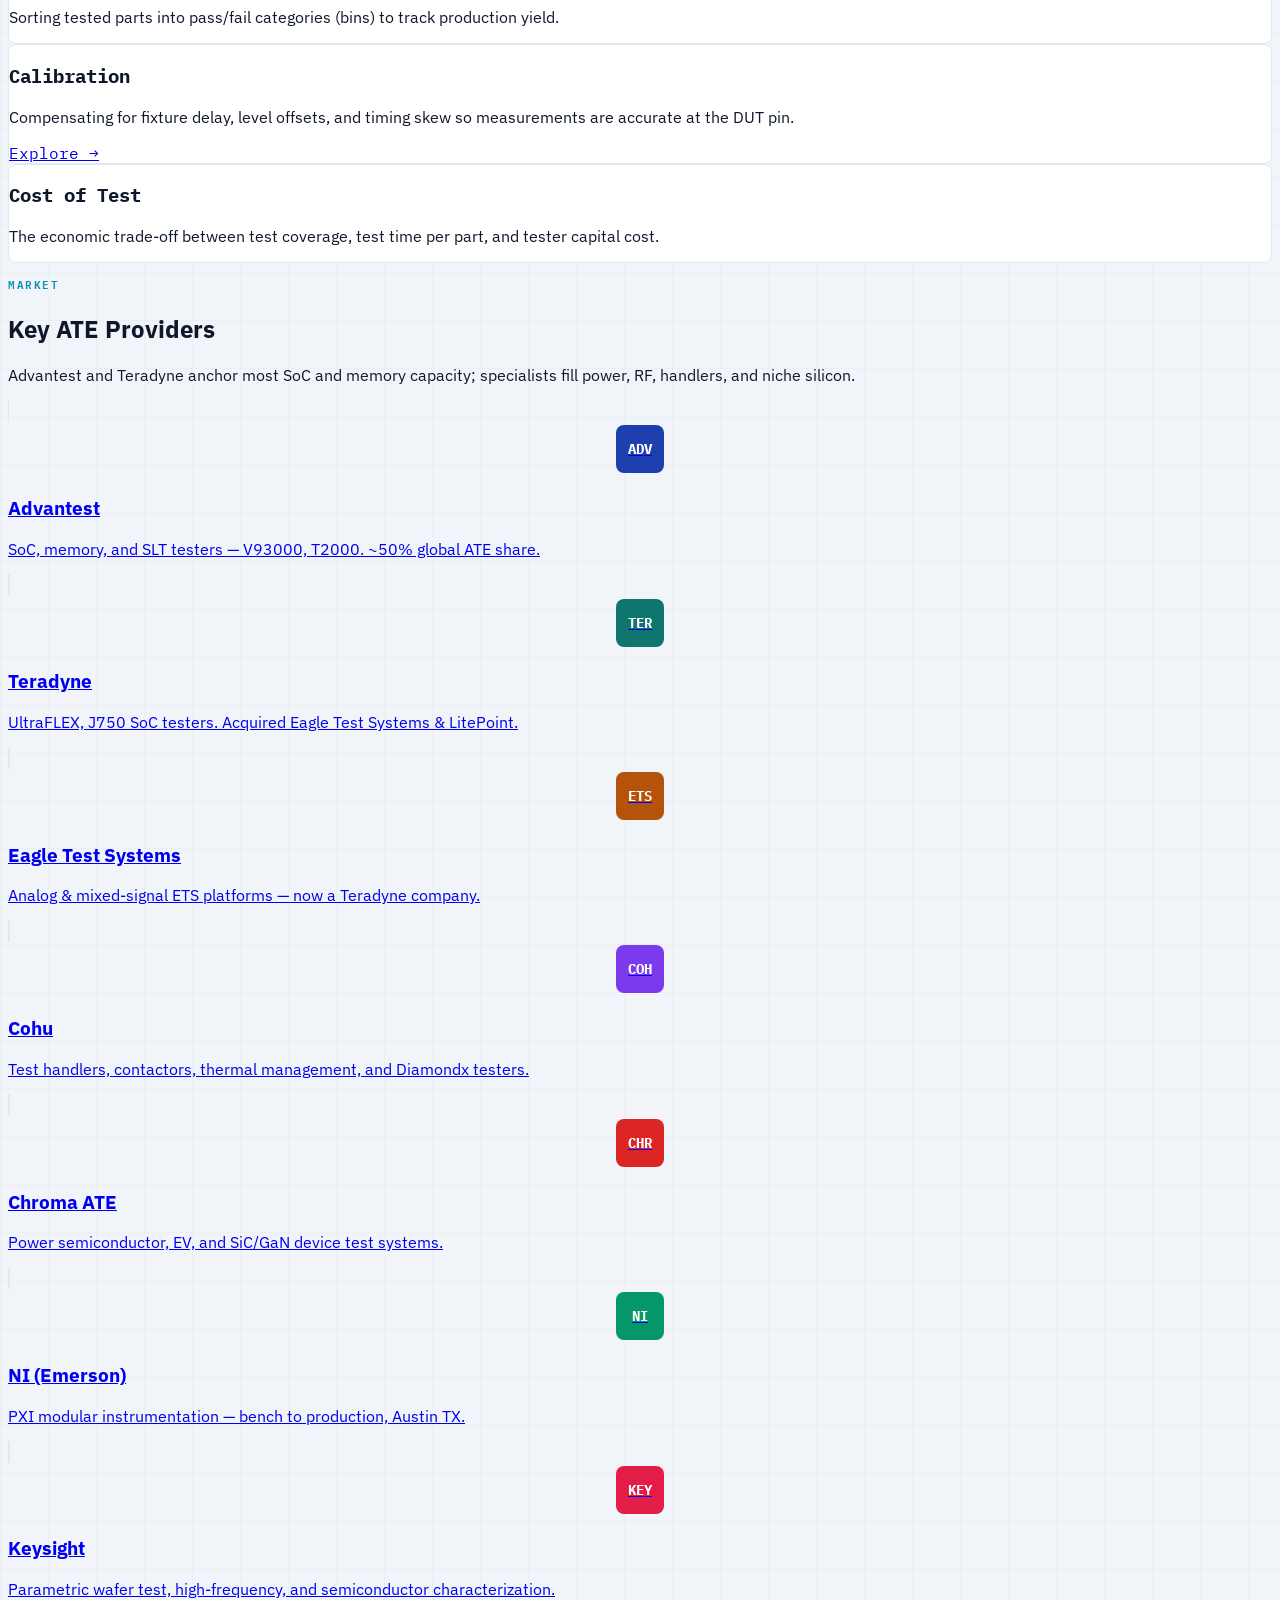
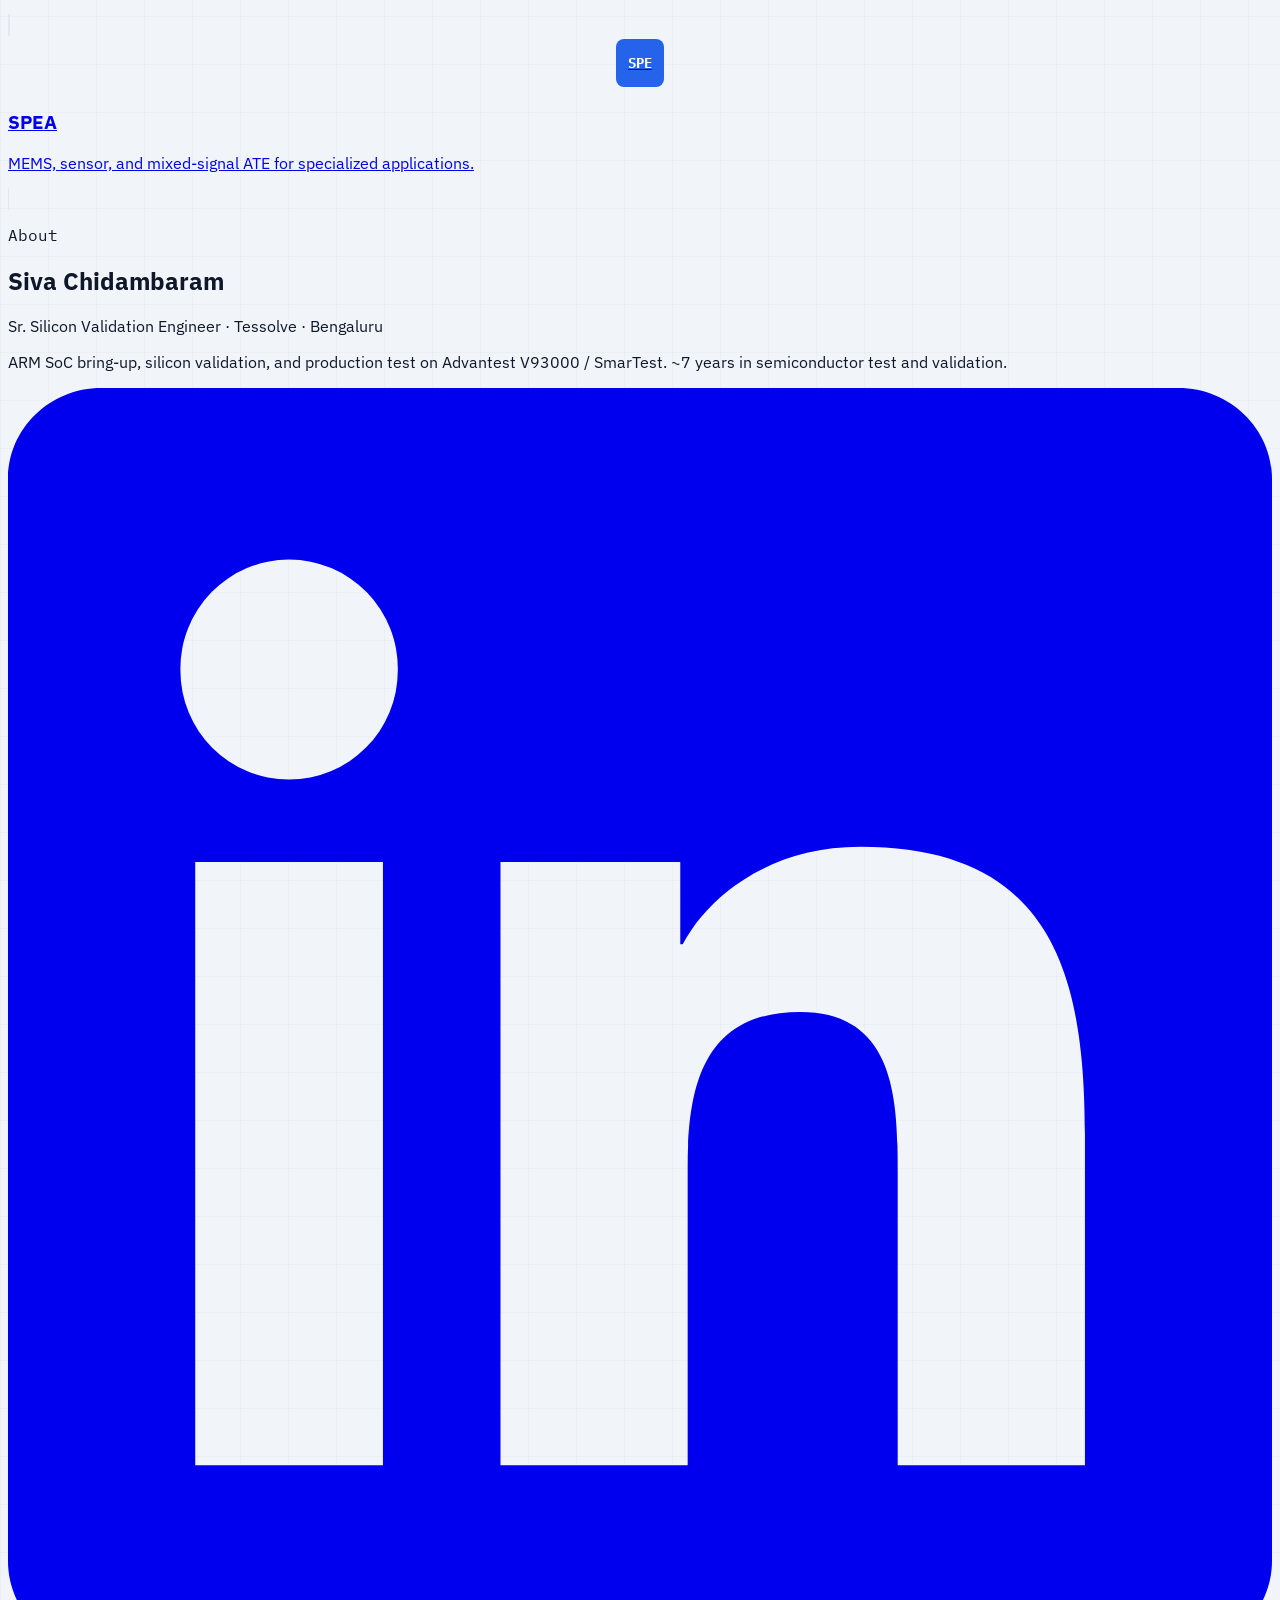
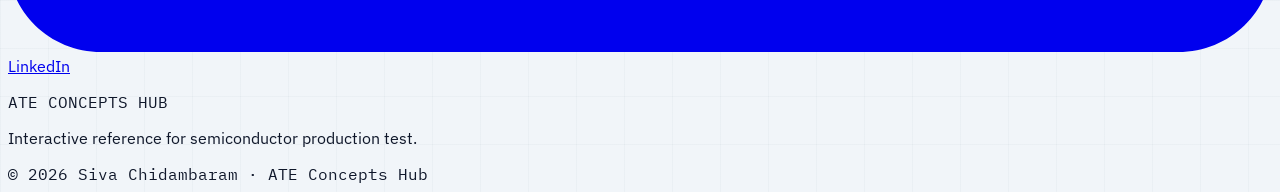
==== commit 9c5ec2d6: "cosmetic changes" ====
--- a/index.html
+++ b/index.html
@@ -4,27 +4,29 @@
     <meta charset="UTF-8">
     <meta name="viewport" content="width=device-width, initial-scale=1.0">
     <title>ATE Concepts Hub — Automated Test Equipment Learning</title>
-    <meta name="description" content="Learn automated test equipment (ATE) fundamentals, explore interactive modules, and discover key semiconductor test providers.">
+    <meta name="description" content="Production-focused ATE literacy for silicon engineers: fundamentals, interactive modules, and industry context.">
     <script src="https://cdn.tailwindcss.com"></script>
-    <link href="https://fonts.googleapis.com/css2?family=Inter:wght@300;400;600;700&display=swap" rel="stylesheet">
-    <link rel="stylesheet" href="css/site.css">
+    <link rel="preconnect" href="https://fonts.googleapis.com">
+    <link rel="preconnect" href="https://fonts.gstatic.com" crossorigin>
+    <link href="https://fonts.googleapis.com/css2?family=IBM+Plex+Mono:wght@400;500;600&family=IBM+Plex+Sans:wght@400;500;600;700&display=swap" rel="stylesheet">
+    <link rel="stylesheet" href="global-src/css/site.css">
 </head>
-<body class="bg-slate-50 text-slate-800">
+<body class="text-slate-800">
 
     <!-- Nav -->
-    <nav class="bg-slate-900 text-white sticky top-0 z-50 shadow-md">
+    <nav class="hub-nav text-white sticky top-0 z-50">
         <div class="max-w-7xl mx-auto px-4 sm:px-6 lg:px-8">
-            <div class="flex items-center justify-between h-16">
+            <div class="flex items-center justify-between h-14">
                 <a href="index.html" class="flex items-center gap-2">
-                    <svg class="w-6 h-6 text-blue-400" fill="none" stroke="currentColor" viewBox="0 0 24 24"><path stroke-linecap="round" stroke-linejoin="round" stroke-width="2" d="M13 10V3L4 14h7v7l9-11h-7z"></path></svg>
-                    <span class="font-bold text-xl tracking-tight">ATE Concepts Hub</span>
+                    <span class="font-mono text-cyan-400 text-xs tracking-widest">ATE</span>
+                    <span class="font-semibold text-base tracking-tight">Concepts Hub</span>
                 </a>
 
                 <div class="hidden lg:flex items-baseline space-x-1 text-sm font-medium">
                     <a href="#what-is-ate" class="hub-nav-link px-3 py-2 rounded-md">What is ATE</a>
                     <a href="#types" class="hub-nav-link px-3 py-2 rounded-md">Types</a>
                     <a href="#bench-vs-ate" class="hub-nav-link px-3 py-2 rounded-md">Bench vs ATE</a>
-                    <a href="#modules" class="hub-nav-link px-3 py-2 rounded-md text-blue-300">Modules</a>
+                    <a href="#modules" class="hub-nav-link px-3 py-2 rounded-md text-cyan-300">Modules</a>
                     <a href="#concepts" class="hub-nav-link px-3 py-2 rounded-md">Key Concepts</a>
                     <a href="#providers" class="hub-nav-link px-3 py-2 rounded-md">Providers</a>
                 </div>
@@ -39,7 +41,7 @@
                     <a href="#what-is-ate" class="hub-nav-link px-3 py-2 rounded-md">What is ATE</a>
                     <a href="#types" class="hub-nav-link px-3 py-2 rounded-md">Types</a>
                     <a href="#bench-vs-ate" class="hub-nav-link px-3 py-2 rounded-md">Bench vs ATE</a>
-                    <a href="#modules" class="hub-nav-link px-3 py-2 rounded-md text-blue-300">Modules</a>
+                    <a href="#modules" class="hub-nav-link px-3 py-2 rounded-md text-cyan-300">Modules</a>
                     <a href="#concepts" class="hub-nav-link px-3 py-2 rounded-md">Key Concepts</a>
                     <a href="#providers" class="hub-nav-link px-3 py-2 rounded-md">Providers</a>
                 </div>
@@ -48,29 +50,30 @@
     </nav>
 
     <!-- Hero -->
-    <header class="bg-slate-900 text-white border-b border-slate-700">
-        <div class="max-w-7xl mx-auto px-4 py-12 md:py-16">
-            <div class="grid lg:grid-cols-2 gap-10 items-center">
-                <div>
-                    <p class="text-blue-400 text-sm font-semibold uppercase tracking-wider mb-3">Semiconductor Test Education</p>
-                    <h1 class="text-3xl md:text-4xl lg:text-5xl font-bold leading-tight mb-4">Automated Test Equipment</h1>
-                    <p class="text-slate-300 text-base md:text-lg leading-relaxed mb-6">
-                        ATE is computer-controlled instrumentation that applies electrical stimuli to a Device Under Test (DUT) and measures its responses — verifying functionality, performance, and reliability at production speed and volume.
-                    </p>
-                    <a href="#modules" class="inline-flex items-center gap-2 bg-blue-600 hover:bg-blue-700 text-white font-semibold py-3 px-6 rounded-lg shadow-md transition-colors">
-                        Explore Learning Modules
-                        <svg class="w-4 h-4" fill="none" stroke="currentColor" viewBox="0 0 24 24"><path stroke-linecap="round" stroke-linejoin="round" stroke-width="2" d="M19 9l-7 7-7-7"/></svg>
-                    </a>
-                </div>
-                <figure class="rounded-xl overflow-hidden shadow-2xl border border-slate-700">
-                    <img
-                        src="https://upload.wikimedia.org/wikipedia/commons/thumb/4/4e/Semiconductor_manufacturing_equipment.jpg/1280px-Semiconductor_manufacturing_equipment.jpg"
-                        alt="Semiconductor manufacturing and test equipment"
-                        class="hero-img w-full"
-                        loading="eager"
-                        referrerpolicy="no-referrer"
-                        onerror="this.parentElement.style.display='none'">
-                </figure>
+    <header class="hero-plane">
+        <div class="hero-plane__media" aria-hidden="true">
+            <img
+                src="https://upload.wikimedia.org/wikipedia/commons/thumb/4/4e/Semiconductor_manufacturing_equipment.jpg/1280px-Semiconductor_manufacturing_equipment.jpg"
+                alt=""
+                loading="eager"
+                referrerpolicy="no-referrer"
+                onerror="this.style.display='none'">
+        </div>
+        <div class="hero-plane__overlay"></div>
+        <div class="hero-plane__grid"></div>
+        <div class="hero-plane__content">
+            <p class="hero-kicker hero-enter">Semiconductor production test</p>
+            <h1 class="hero-brand hero-enter">ATE Concepts Hub</h1>
+            <p class="hero-headline hero-enter hero-enter--delay">Production test literacy for silicon engineers</p>
+            <p class="hero-support hero-enter hero-enter--delay">
+                Computer-controlled instrumentation that forces stimuli on a DUT and measures response — screening devices at wafer sort, final test, and system-level test.
+            </p>
+            <div class="hero-cta-group hero-enter hero-enter--delay-2">
+                <a href="#modules" class="hero-cta-primary">
+                    Explore learning modules
+                    <svg class="w-4 h-4" fill="none" stroke="currentColor" viewBox="0 0 24 24"><path stroke-linecap="round" stroke-linejoin="round" stroke-width="2" d="M19 9l-7 7-7-7"/></svg>
+                </a>
+                <a href="#what-is-ate" class="hero-cta-secondary">What is ATE?</a>
             </div>
         </div>
     </header>
@@ -80,62 +83,76 @@
         <!-- What is ATE -->
         <section id="what-is-ate">
             <div class="max-w-3xl mb-10">
-                <h2 class="text-3xl font-bold text-slate-900 mb-4">What is ATE?</h2>
+                <p class="section-kicker">Fundamentals</p>
+                <h2 class="text-3xl font-bold text-slate-900 mb-4 tracking-tight">What is ATE?</h2>
                 <p class="text-slate-600 text-lg leading-relaxed">
-                    Every chip that ships has been tested — often multiple times. ATE systems sit at critical points in the semiconductor lifecycle: <strong>wafer sort</strong> (testing dies on the wafer), <strong>final test</strong> (packaged parts), and <strong>system-level test</strong> (SLT, testing the chip in a near-real system context). Without ATE, defective parts would reach customers, yields would be unknown, and the cost of failure would be enormous.
+                    Every production device is tested — usually more than once. Automated Test Equipment provides deterministic stimulus and measurement so fabs and OSATs can ship quality at volume without leaking escapes to the field.
                 </p>
             </div>
 
-            <div class="grid md:grid-cols-2 gap-8 mb-10">
-                <div class="bg-white p-6 rounded-xl shadow-sm border border-slate-200">
-                    <h3 class="font-bold text-slate-800 mb-3">Why ATE Exists</h3>
-                    <ul class="space-y-2 text-sm text-slate-600">
-                        <li><strong class="text-slate-800">Cost of test:</strong> Balance coverage vs. test time per part.</li>
-                        <li><strong class="text-slate-800">Yield tracking:</strong> Bin parts and monitor production health.</li>
-                        <li><strong class="text-slate-800">Time-to-market:</strong> Catch defects before they reach the field.</li>
-                        <li><strong class="text-slate-800">Volume:</strong> Test thousands of parts per hour in production.</li>
+            <div class="lifecycle-strip mb-10">
+                <div class="lifecycle-step">
+                    <div class="lifecycle-step__label">Stage 01</div>
+                    <div class="lifecycle-step__title">Wafer sort</div>
+                    <div class="lifecycle-step__desc">Probe card contact; die-level binning before package</div>
+                </div>
+                <div class="lifecycle-step">
+                    <div class="lifecycle-step__label">Stage 02</div>
+                    <div class="lifecycle-step__title">Final test</div>
+                    <div class="lifecycle-step__desc">Packaged parts on handler; production screens</div>
+                </div>
+                <div class="lifecycle-step">
+                    <div class="lifecycle-step__label">Stage 03</div>
+                    <div class="lifecycle-step__title">System-level test</div>
+                    <div class="lifecycle-step__desc">Near-application exercise before ship</div>
+                </div>
+            </div>
+
+            <div class="grid md:grid-cols-2 gap-6 mb-10">
+                <div class="panel panel--tint p-6">
+                    <h3 class="font-semibold text-slate-900 mb-3 font-mono text-sm tracking-wide uppercase text-cyan-800">Why ATE exists</h3>
+                    <ul class="space-y-2.5 text-sm text-slate-600">
+                        <li><strong class="text-slate-800">Cost of test</strong> — coverage vs. test time per unit</li>
+                        <li><strong class="text-slate-800">Yield</strong> — bin maps and production health</li>
+                        <li><strong class="text-slate-800">Escapes</strong> — catch fails before customer DOA</li>
+                        <li><strong class="text-slate-800">Throughput</strong> — multisite + handler cadence</li>
                     </ul>
                 </div>
-                <div class="bg-white p-6 rounded-xl shadow-sm border border-slate-200">
-                    <h3 class="font-bold text-slate-800 mb-3">Core Architecture</h3>
-                    <ul class="space-y-2 text-sm text-slate-600">
-                        <li><strong class="text-slate-800">Test head:</strong> Pin electronics and measurement hardware.</li>
-                        <li><strong class="text-slate-800">DIB / Loadboard:</strong> Routes signals to the DUT socket.</li>
-                        <li><strong class="text-slate-800">Handler / Prober:</strong> Positions the DUT against pogo pins.</li>
-                        <li><strong class="text-slate-800">Test program:</strong> Patterns, levels, timing, and limits.</li>
+                <div class="panel panel--tint p-6">
+                    <h3 class="font-semibold text-slate-900 mb-3 font-mono text-sm tracking-wide uppercase text-cyan-800">Core architecture</h3>
+                    <ul class="space-y-2.5 text-sm text-slate-600">
+                        <li><strong class="text-slate-800">Test head</strong> — pin electronics &amp; instruments</li>
+                        <li><strong class="text-slate-800">DIB / loadboard</strong> — channel-to-socket routing</li>
+                        <li><strong class="text-slate-800">Handler / prober</strong> — mechanical contact</li>
+                        <li><strong class="text-slate-800">Test program</strong> — patterns, levels, timing, limits</li>
                     </ul>
                 </div>
             </div>
 
-            <!-- Signal path flow -->
-            <div class="bg-white p-6 md:p-8 rounded-xl shadow-sm border border-slate-200">
-                <h3 class="font-bold text-slate-800 mb-6 text-center">Signal Path: Tester to DUT</h3>
-                <div class="flex flex-col md:flex-row items-center justify-center gap-4 md:gap-6">
-                    <div class="text-center bg-blue-50 border border-blue-200 rounded-lg px-6 py-4 min-w-[8rem]">
-                        <div class="text-2xl mb-1">⚡</div>
-                        <div class="font-bold text-blue-900 text-sm">Tester</div>
-                        <div class="text-xs text-blue-700">ATE System</div>
+            <div class="panel p-6 md:p-8">
+                <h3 class="font-mono text-xs tracking-widest uppercase text-slate-500 mb-6 text-center">Signal path — tester to DUT</h3>
+                <div class="flex flex-col md:flex-row items-center justify-center gap-3 md:gap-4">
+                    <div class="flow-step flow-step--ate">
+                        <div class="flow-step__code">ATE</div>
+                        <div class="flow-step__name">Tester</div>
                     </div>
-                    <span class="flow-arrow flow-arrow--right">→</span>
-                    <span class="flow-arrow flow-arrow--down">↓</span>
-                    <div class="text-center bg-slate-100 border border-slate-200 rounded-lg px-6 py-4 min-w-[8rem]">
-                        <div class="text-2xl mb-1">🔌</div>
-                        <div class="font-bold text-slate-800 text-sm">DIB</div>
-                        <div class="text-xs text-slate-600">Loadboard</div>
+                    <span class="flow-arrow flow-arrow--right" aria-hidden="true">→</span>
+                    <span class="flow-arrow flow-arrow--down" aria-hidden="true">↓</span>
+                    <div class="flow-step">
+                        <div class="flow-step__code">Board</div>
+                        <div class="flow-step__name">DIB</div>
                     </div>
-                    <span class="flow-arrow flow-arrow--right">→</span>
-                    <span class="flow-arrow flow-arrow--down">↓</span>
-                    <div class="text-center bg-slate-100 border border-slate-200 rounded-lg px-6 py-4 min-w-[8rem]">
-                        <div class="text-2xl mb-1">🤖</div>
-                        <div class="font-bold text-slate-800 text-sm">Handler</div>
-                        <div class="text-xs text-slate-600">or Prober</div>
+                    <span class="flow-arrow flow-arrow--right" aria-hidden="true">→</span>
+                    <span class="flow-arrow flow-arrow--down" aria-hidden="true">↓</span>
+                    <div class="flow-step">
+                        <div class="flow-step__code">Mech</div>
+                        <div class="flow-step__name">Handler</div>
                     </div>
-                    <span class="flow-arrow flow-arrow--right">→</span>
-                    <span class="flow-arrow flow-arrow--down">↓</span>
-                    <div class="text-center bg-green-50 border border-green-200 rounded-lg px-6 py-4 min-w-[8rem]">
-                        <div class="text-2xl mb-1">💎</div>
-                        <div class="font-bold text-green-900 text-sm">DUT</div>
-                        <div class="text-xs text-green-700">Device Under Test</div>
+                    <span class="flow-arrow flow-arrow--right" aria-hidden="true">→</span>
+                    <span class="flow-arrow flow-arrow--down" aria-hidden="true">↓</span>
+                    <div class="flow-step flow-step--dut">
+                        <div class="flow-step__code">Device</div>
+                        <div class="flow-step__name">DUT</div>
                     </div>
                 </div>
             </div>
@@ -144,33 +161,40 @@
         <!-- Types of ATE -->
         <section id="types">
             <div class="max-w-3xl mb-10">
-                <h2 class="text-3xl font-bold text-slate-900 mb-4">Types of ATE</h2>
-                <p class="text-slate-600 text-lg">Different device classes require specialized test platforms. The major categories below cover most of the semiconductor test market.</p>
-            </div>
-            <div class="grid grid-cols-1 sm:grid-cols-2 lg:grid-cols-3 gap-6">
-                <div class="bg-white p-6 rounded-xl shadow-sm border border-slate-200">
-                    <h3 class="font-bold text-slate-900 mb-2">SoC / Digital</h3>
-                    <p class="text-sm text-slate-600">High-pin-count digital and mixed-signal SoCs. Examples: Advantest V93000, Teradyne UltraFLEX.</p>
-                </div>
-                <div class="bg-white p-6 rounded-xl shadow-sm border border-slate-200">
-                    <h3 class="font-bold text-slate-900 mb-2">Memory</h3>
-                    <p class="text-sm text-slate-600">DRAM, NAND, and flash at wafer and final test. Examples: Advantest T5500/T5800 series.</p>
-                </div>
-                <div class="bg-white p-6 rounded-xl shadow-sm border border-slate-200">
-                    <h3 class="font-bold text-slate-900 mb-2">Analog / Mixed-Signal</h3>
-                    <p class="text-sm text-slate-600">Precision analog, data converters, and power management ICs. Heritage: Eagle Test Systems ETS series.</p>
-                </div>
-                <div class="bg-white p-6 rounded-xl shadow-sm border border-slate-200">
-                    <h3 class="font-bold text-slate-900 mb-2">RF / Wireless</h3>
-                    <p class="text-sm text-slate-600">Cellular, Wi-Fi, and radar device test. Examples: LitePoint (Teradyne), NI PXI-based systems.</p>
-                </div>
-                <div class="bg-white p-6 rounded-xl shadow-sm border border-slate-200">
-                    <h3 class="font-bold text-slate-900 mb-2">Power / Discrete</h3>
-                    <p class="text-sm text-slate-600">SiC, GaN, MOSFETs, and IGBTs. Examples: Chroma ATE, Cohu Diamondx.</p>
-                </div>
-                <div class="bg-white p-6 rounded-xl shadow-sm border border-slate-200">
-                    <h3 class="font-bold text-slate-900 mb-2">System-Level Test (SLT)</h3>
-                    <p class="text-sm text-slate-600">Tests the chip in a near-real system environment — often the last gate before shipping.</p>
+                <p class="section-kicker">Platforms</p>
+                <h2 class="text-3xl font-bold text-slate-900 mb-4 tracking-tight">Types of ATE</h2>
+                <p class="text-slate-600 text-lg">Device class drives pin electronics, instruments, and handler strategy. Most of the market clusters into these families.</p>
+            </div>
+            <div class="grid grid-cols-1 sm:grid-cols-2 lg:grid-cols-3 gap-4">
+                <div class="panel p-5">
+                    <h3 class="font-semibold text-slate-900">SoC / Digital</h3>
+                    <p class="platform-cue">V93000 · UltraFLEX</p>
+                    <p class="text-sm text-slate-600 mt-3">High pin-count digital and mixed-signal SoCs.</p>
+                </div>
+                <div class="panel p-5">
+                    <h3 class="font-semibold text-slate-900">Memory</h3>
+                    <p class="platform-cue">T5500 · T5800</p>
+                    <p class="text-sm text-slate-600 mt-3">DRAM, NAND, and flash at wafer and final test.</p>
+                </div>
+                <div class="panel p-5">
+                    <h3 class="font-semibold text-slate-900">Analog / Mixed-Signal</h3>
+                    <p class="platform-cue">ETS / Eagle Test heritage</p>
+                    <p class="text-sm text-slate-600 mt-3">Precision analog, converters, and PMICs.</p>
+                </div>
+                <div class="panel p-5">
+                    <h3 class="font-semibold text-slate-900">RF / Wireless</h3>
+                    <p class="platform-cue">LitePoint · NI PXI</p>
+                    <p class="text-sm text-slate-600 mt-3">Cellular, Wi-Fi, and radar device test.</p>
+                </div>
+                <div class="panel p-5">
+                    <h3 class="font-semibold text-slate-900">Power / Discrete</h3>
+                    <p class="platform-cue">Chroma · Cohu Diamondx</p>
+                    <p class="text-sm text-slate-600 mt-3">SiC, GaN, MOSFETs, and IGBTs.</p>
+                </div>
+                <div class="panel p-5">
+                    <h3 class="font-semibold text-slate-900">System-Level Test</h3>
+                    <p class="platform-cue">SLT platforms</p>
+                    <p class="text-sm text-slate-600 mt-3">Near-real application context; last gate before ship.</p>
                 </div>
             </div>
         </section>
@@ -178,45 +202,63 @@
         <!-- Bench vs ATE -->
         <section id="bench-vs-ate">
             <div class="max-w-3xl mb-10">
-                <h2 class="text-3xl font-bold text-slate-900 mb-4">Bench vs. Automated Test</h2>
-                <p class="text-slate-600 text-lg">Both bench instruments and ATE measure electrical behavior — but they serve different stages of the product lifecycle.</p>
-            </div>
-            <div class="grid md:grid-cols-2 gap-8">
-                <div class="bg-white p-6 md:p-8 rounded-xl shadow-sm border border-slate-200">
-                    <div class="flex items-center gap-3 mb-4">
-                        <div class="w-10 h-10 bg-amber-100 rounded-lg flex items-center justify-center text-xl">🔬</div>
-                        <h3 class="font-bold text-slate-900 text-xl">Bench Testing</h3>
-                    </div>
-                    <ul class="space-y-3 text-sm text-slate-600">
-                        <li>Oscilloscopes, SMUs, spectrum analyzers, and custom setups</li>
-                        <li>Manual or scripted — high flexibility for exploration</li>
-                        <li>Low volume: one DUT at a time, engineer-driven</li>
-                        <li>Used for <strong>validation, characterization, and debug</strong></li>
-                        <li>Lower capital cost, higher cost per part tested</li>
-                    </ul>
-                </div>
-                <div class="bg-white p-6 md:p-8 rounded-xl shadow-sm border border-slate-200">
-                    <div class="flex items-center gap-3 mb-4">
-                        <div class="w-10 h-10 bg-blue-100 rounded-lg flex items-center justify-center text-xl">🏭</div>
-                        <h3 class="font-bold text-slate-900 text-xl">Automated Test Equipment</h3>
-                    </div>
-                    <ul class="space-y-3 text-sm text-slate-600">
-                        <li>Dedicated test head with hundreds of pin channels</li>
-                        <li>Fully automated via test program — deterministic timing</li>
-                        <li>High volume: multisite parallel test with handlers</li>
-                        <li>Used for <strong>production screening and yield tracking</strong></li>
-                        <li>High capital cost, pennies per part at volume</li>
-                    </ul>
-                </div>
-            </div>
-            <p class="text-center text-slate-500 mt-8 text-sm italic">Bench validates the design. ATE screens every part that ships.</p>
+                <p class="section-kicker">Lifecycle roles</p>
+                <h2 class="text-3xl font-bold text-slate-900 mb-4 tracking-tight">Bench vs. Automated Test</h2>
+                <p class="text-slate-600 text-lg">Same physics, different constraints: exploration in the lab versus deterministic screen on the manufacturing floor.</p>
+            </div>
+
+            <div class="compare-table-wrap">
+                <table class="compare-table">
+                    <thead>
+                        <tr>
+                            <th scope="col">Dimension</th>
+                            <th scope="col">Bench</th>
+                            <th scope="col">ATE</th>
+                        </tr>
+                    </thead>
+                    <tbody>
+                        <tr>
+                            <th scope="row">Purpose</th>
+                            <td>Validation, characterization, debug</td>
+                            <td>Production screen, yield, binning</td>
+                        </tr>
+                        <tr>
+                            <th scope="row">Instrumentation</th>
+                            <td>Scopes, SMUs, analyzers, scripts</td>
+                            <td>Pin electronics, PPMU, patterns</td>
+                        </tr>
+                        <tr>
+                            <th scope="row">Timing</th>
+                            <td>Lab / exploratory</td>
+                            <td>Deterministic, calibrated to DUT pin</td>
+                        </tr>
+                        <tr>
+                            <th scope="row">Volume</th>
+                            <td>Single site, engineer-paced</td>
+                            <td>Multisite + handler / prober</td>
+                        </tr>
+                        <tr>
+                            <th scope="row">Economics</th>
+                            <td>Lower CapEx, higher cost / part</td>
+                            <td>High CapEx, low cost / part at volume</td>
+                        </tr>
+                        <tr>
+                            <th scope="row">Owner</th>
+                            <td>DV / characterization</td>
+                            <td>Product / production test</td>
+                        </tr>
+                    </tbody>
+                </table>
+            </div>
+            <p class="text-center text-slate-500 mt-6 text-sm font-mono tracking-wide">Bench validates the design. ATE screens every part that ships.</p>
         </section>
 
         <!-- Learning Modules -->
         <section id="modules">
             <div class="max-w-3xl mb-10">
-                <h2 class="text-3xl font-bold text-slate-900 mb-4">Learning Modules</h2>
-                <p class="text-slate-600 text-lg">Interactive guides and deep dives into ATE concepts. New modules are added over time — check back for more.</p>
+                <p class="section-kicker">Interactive</p>
+                <h2 class="text-3xl font-bold text-slate-900 mb-4 tracking-tight">Learning Modules</h2>
+                <p class="text-slate-600 text-lg">Hands-on deep dives into production-test concepts. Live modules open immediately; the rest of the roadmap is listed as coming soon.</p>
             </div>
             <div id="modules-grid" class="grid grid-cols-1 sm:grid-cols-2 lg:grid-cols-3 gap-6">
                 <!-- Rendered by hub.js from modules.js -->
@@ -226,8 +268,9 @@
         <!-- Key Concepts -->
         <section id="concepts">
             <div class="max-w-3xl mb-10">
-                <h2 class="text-3xl font-bold text-slate-900 mb-4">Key Concepts in ATE Testing</h2>
-                <p class="text-slate-600 text-lg">A glossary of terms you'll encounter across semiconductor test. Terms with interactive modules link out for a deeper dive.</p>
+                <p class="section-kicker">Glossary</p>
+                <h2 class="text-3xl font-bold text-slate-900 mb-4 tracking-tight">Key Concepts in ATE Testing</h2>
+                <p class="text-slate-600 text-lg">Terms you will see across semiconductor test. Entries with a live module include an Explore link.</p>
             </div>
             <div id="concepts-grid" class="grid grid-cols-1 sm:grid-cols-2 lg:grid-cols-3 gap-5">
                 <!-- Rendered by hub.js -->
@@ -237,8 +280,9 @@
         <!-- Providers -->
         <section id="providers">
             <div class="max-w-3xl mb-10">
-                <h2 class="text-3xl font-bold text-slate-900 mb-4">Key ATE Service Providers</h2>
-                <p class="text-slate-600 text-lg">The semiconductor ATE market is dominated by a few major players, with specialized vendors filling niche segments. Advantest and Teradyne together hold roughly 80–90% of the market.</p>
+                <p class="section-kicker">Market</p>
+                <h2 class="text-3xl font-bold text-slate-900 mb-4 tracking-tight">Key ATE Providers</h2>
+                <p class="text-slate-600 text-lg">Advantest and Teradyne anchor most SoC and memory capacity; specialists fill power, RF, handlers, and niche silicon.</p>
             </div>
             <div id="providers-grid" class="grid grid-cols-1 sm:grid-cols-2 lg:grid-cols-4 gap-5">
                 <!-- Rendered by hub.js -->
@@ -248,34 +292,36 @@
     </main>
 
     <!-- About footer -->
-    <footer class="bg-slate-900 text-white border-t border-slate-700">
+    <footer class="bg-slate-950 text-white border-t border-slate-800">
         <div class="max-w-7xl mx-auto px-4 py-12">
             <div class="grid md:grid-cols-2 gap-10 items-start">
                 <div>
-                    <h2 class="text-xl font-bold mb-2">About the Author</h2>
-                    <p class="text-slate-300 text-sm leading-relaxed mb-4">
-                        <strong class="text-white">Siva Chidambaram</strong> — Sr. Silicon Validation Engineer at Tessolve, Bengaluru, India.
-                        Specializes in ARM-based SoC bring-up, silicon validation, and production test on the Advantest V93000 SmarTest platform.
-                        ~7 years in semiconductor test and validation.
+                    <p class="font-mono text-xs tracking-widest uppercase text-cyan-400 mb-2">About</p>
+                    <h2 class="text-xl font-bold mb-2">Siva Chidambaram</h2>
+                    <p class="text-slate-300 text-sm leading-relaxed mb-1">
+                        Sr. Silicon Validation Engineer · Tessolve · Bengaluru
+                    </p>
+                    <p class="text-slate-400 text-sm leading-relaxed mb-4">
+                        ARM SoC bring-up, silicon validation, and production test on Advantest V93000 / SmarTest. ~7 years in semiconductor test and validation.
                     </p>
                     <a href="https://www.linkedin.com/in/siva-chidambaram/" target="_blank" rel="noopener noreferrer"
-                       class="inline-flex items-center gap-2 bg-blue-600 hover:bg-blue-700 text-white text-sm font-semibold py-2 px-4 rounded-lg transition-colors">
+                       class="inline-flex items-center gap-2 bg-cyan-700 hover:bg-cyan-600 text-white text-sm font-semibold py-2 px-4 rounded transition-colors">
                         <svg class="w-4 h-4" fill="currentColor" viewBox="0 0 24 24"><path d="M20.447 20.452h-3.554v-5.569c0-1.328-.027-3.037-1.852-3.037-1.853 0-2.136 1.445-2.136 2.939v5.667H9.351V9h3.414v1.561h.046c.477-.9 1.637-1.85 3.37-1.85 3.601 0 4.267 2.37 4.267 5.455v6.286zM5.337 7.433a2.062 2.062 0 01-2.063-2.065 2.064 2.064 0 114.127 0 2.063 2.063 0 01-2.063 2.065zm1.782 13.019H3.555V9h3.564v11.452zM22.225 0H1.771C.792 0 0 .774 0 1.729v20.542C0 23.227.792 24 1.771 24h20.451C23.2 24 24 23.227 24 22.271V1.729C24 .774 23.2 0 22.222 0h.003z"/></svg>
-                        Connect on LinkedIn
+                        LinkedIn
                     </a>
                 </div>
-                <div class="text-slate-400 text-sm">
-                    <p class="mb-2">ATE Concepts Hub — an interactive learning resource for semiconductor test engineers.</p>
-                    <p>New modules and concepts are added regularly. Built for engineers, by engineers.</p>
-                </div>
-            </div>
-            <div class="border-t border-slate-700 mt-10 pt-6 text-center text-slate-500 text-xs">
-                &copy; 2026 Siva Chidambaram &bull; ATE Concepts Hub
+                <div class="text-slate-500 text-sm md:text-right">
+                    <p class="font-mono text-xs tracking-wide text-slate-400 mb-2">ATE CONCEPTS HUB</p>
+                    <p>Interactive reference for semiconductor production test.</p>
+                </div>
+            </div>
+            <div class="border-t border-slate-800 mt-10 pt-6 text-center text-slate-600 text-xs font-mono">
+                &copy; 2026 Siva Chidambaram · ATE Concepts Hub
             </div>
         </div>
     </footer>
 
-    <script src="js/modules.js"></script>
-    <script src="js/hub.js"></script>
+    <script src="global-src/js/modules.js"></script>
+    <script src="global-src/js/hub.js"></script>
 </body>
 </html>
--- a/global-src/css/site.css
+++ b/global-src/css/site.css
@@ -0,0 +1,570 @@
+/* =========================================================
+   global-src/css/site.css
+   Default site styles for hub + all modules.
+   Page-local CSS should only override or add module-specific rules.
+   ========================================================= */
+
+:root {
+    --font-sans: 'IBM Plex Sans', system-ui, sans-serif;
+    --font-mono: 'IBM Plex Mono', ui-monospace, monospace;
+    --accent: #0891b2;
+    --accent-bright: #22d3ee;
+    --surface: #f1f5f9;
+    --surface-card: #ffffff;
+    --ink: #0f172a;
+    --ink-muted: #475569;
+    --line: #e2e8f0;
+    --hero-ink: #f8fafc;
+}
+
+body {
+    font-family: var(--font-sans);
+    scroll-behavior: smooth;
+    color: var(--ink);
+    background-color: var(--surface);
+    background-image:
+        radial-gradient(ellipse 80% 50% at 50% -10%, rgba(8, 145, 178, 0.08), transparent 55%),
+        linear-gradient(rgba(148, 163, 184, 0.07) 1px, transparent 1px),
+        linear-gradient(90deg, rgba(148, 163, 184, 0.07) 1px, transparent 1px);
+    background-size: auto, 48px 48px, 48px 48px;
+}
+
+.font-mono,
+.mono-label {
+    font-family: var(--font-mono);
+}
+
+/* ----- Hub nav ----- */
+.hub-nav {
+    border-bottom: 1px solid rgba(148, 163, 184, 0.25);
+    background-color: rgba(15, 23, 42, 0.92);
+    backdrop-filter: blur(8px);
+}
+
+.hub-nav-link {
+    transition: background-color 0.15s ease, color 0.15s ease;
+}
+
+.hub-nav-link:hover {
+    background-color: rgb(30 41 59);
+}
+
+#mobile-menu {
+    max-height: 0;
+    overflow: hidden;
+    transition: max-height 0.3s ease;
+}
+
+#mobile-menu.open {
+    max-height: 24rem;
+}
+
+/* ----- Hero plane ----- */
+.hero-plane {
+    position: relative;
+    isolation: isolate;
+    color: var(--hero-ink);
+    min-height: min(88vh, 42rem);
+    display: flex;
+    align-items: flex-end;
+    overflow: hidden;
+    background-color: #020617;
+}
+
+.hero-plane__media {
+    position: absolute;
+    inset: 0;
+    z-index: 0;
+}
+
+.hero-plane__media img {
+    width: 100%;
+    height: 100%;
+    object-fit: cover;
+    object-position: center;
+}
+
+.hero-plane__overlay {
+    position: absolute;
+    inset: 0;
+    z-index: 1;
+    background:
+        linear-gradient(105deg, rgba(2, 6, 23, 0.94) 0%, rgba(2, 6, 23, 0.82) 42%, rgba(2, 6, 23, 0.45) 100%),
+        linear-gradient(to top, rgba(2, 6, 23, 0.85) 0%, transparent 45%);
+    pointer-events: none;
+}
+
+.hero-plane__grid {
+    position: absolute;
+    inset: 0;
+    z-index: 2;
+    opacity: 0.22;
+    background-image:
+        linear-gradient(rgba(34, 211, 238, 0.12) 1px, transparent 1px),
+        linear-gradient(90deg, rgba(34, 211, 238, 0.12) 1px, transparent 1px);
+    background-size: 40px 40px;
+    mask-image: linear-gradient(to right, black 0%, transparent 75%);
+    pointer-events: none;
+}
+
+.hero-plane__content {
+    position: relative;
+    z-index: 3;
+    width: 100%;
+    max-width: 80rem;
+    margin: 0 auto;
+    padding: 4.5rem 1rem 3.5rem;
+}
+
+@media (min-width: 768px) {
+    .hero-plane__content {
+        padding: 5.5rem 1.5rem 4.5rem;
+    }
+}
+
+.hero-brand {
+    font-family: var(--font-sans);
+    font-weight: 700;
+    letter-spacing: -0.03em;
+    font-size: clamp(2.35rem, 5.5vw, 3.75rem);
+    line-height: 1.05;
+    color: #fff;
+    margin: 0 0 1rem;
+}
+
+.hero-kicker {
+    font-family: var(--font-mono);
+    font-size: 0.75rem;
+    font-weight: 500;
+    letter-spacing: 0.12em;
+    text-transform: uppercase;
+    color: var(--accent-bright);
+    margin-bottom: 0.75rem;
+}
+
+.hero-headline {
+    font-size: clamp(1.15rem, 2.2vw, 1.45rem);
+    font-weight: 500;
+    color: #e2e8f0;
+    max-width: 36rem;
+    margin: 0 0 0.85rem;
+    line-height: 1.45;
+}
+
+.hero-support {
+    font-size: 0.98rem;
+    color: #94a3b8;
+    max-width: 34rem;
+    margin: 0 0 1.75rem;
+    line-height: 1.6;
+}
+
+.hero-cta-group {
+    display: flex;
+    flex-wrap: wrap;
+    align-items: center;
+    gap: 1rem 1.5rem;
+}
+
+.hero-cta-primary {
+    display: inline-flex;
+    align-items: center;
+    gap: 0.5rem;
+    background: var(--accent);
+    color: #fff;
+    font-weight: 600;
+    font-size: 0.95rem;
+    padding: 0.75rem 1.35rem;
+    border-radius: 0.4rem;
+    transition: background-color 0.2s ease, transform 0.2s ease;
+}
+
+.hero-cta-primary:hover {
+    background: #0e7490;
+    transform: translateY(-1px);
+}
+
+.hero-cta-secondary {
+    font-family: var(--font-mono);
+    font-size: 0.8rem;
+    color: #94a3b8;
+    border-bottom: 1px solid rgba(148, 163, 184, 0.45);
+    padding-bottom: 0.1rem;
+    transition: color 0.15s ease, border-color 0.15s ease;
+}
+
+.hero-cta-secondary:hover {
+    color: var(--accent-bright);
+    border-color: var(--accent-bright);
+}
+
+.hero-enter {
+    animation: heroEnter 0.7s ease-out both;
+}
+
+.hero-enter--delay {
+    animation-delay: 0.12s;
+}
+
+.hero-enter--delay-2 {
+    animation-delay: 0.22s;
+}
+
+@keyframes heroEnter {
+    from {
+        opacity: 0;
+        transform: translateY(12px);
+    }
+    to {
+        opacity: 1;
+        transform: translateY(0);
+    }
+}
+
+/* ----- Section kickers ----- */
+.section-kicker {
+    font-family: var(--font-mono);
+    font-size: 0.7rem;
+    font-weight: 600;
+    letter-spacing: 0.14em;
+    text-transform: uppercase;
+    color: var(--accent);
+    margin-bottom: 0.5rem;
+}
+
+.panel {
+    background: var(--surface-card);
+    border: 1px solid var(--line);
+    border-radius: 0.5rem;
+}
+
+.panel--tint {
+    background: rgba(255, 255, 255, 0.72);
+}
+
+.platform-cue {
+    font-family: var(--font-mono);
+    font-size: 0.7rem;
+    color: #64748b;
+    letter-spacing: 0.02em;
+    margin-top: 0.35rem;
+}
+
+/* ----- Lifecycle strip ----- */
+.lifecycle-strip {
+    display: flex;
+    flex-wrap: wrap;
+    align-items: stretch;
+    gap: 0;
+    border: 1px solid var(--line);
+    border-radius: 0.5rem;
+    overflow: hidden;
+    background: var(--surface-card);
+}
+
+.lifecycle-step {
+    flex: 1 1 8rem;
+    padding: 1rem 1.15rem;
+    border-right: 1px solid var(--line);
+}
+
+.lifecycle-step:last-child {
+    border-right: none;
+}
+
+.lifecycle-step__label {
+    font-family: var(--font-mono);
+    font-size: 0.65rem;
+    letter-spacing: 0.1em;
+    text-transform: uppercase;
+    color: var(--accent);
+    margin-bottom: 0.35rem;
+}
+
+.lifecycle-step__title {
+    font-weight: 600;
+    font-size: 0.95rem;
+    color: var(--ink);
+}
+
+.lifecycle-step__desc {
+    font-size: 0.8rem;
+    color: var(--ink-muted);
+    margin-top: 0.25rem;
+    line-height: 1.4;
+}
+
+/* ----- Signal path flow ----- */
+.flow-step {
+    text-align: center;
+    background: var(--surface-card);
+    border: 1px solid var(--line);
+    border-radius: 0.4rem;
+    padding: 0.9rem 1.25rem;
+    min-width: 7.5rem;
+}
+
+.flow-step--ate {
+    border-color: rgba(8, 145, 178, 0.35);
+    background: rgba(8, 145, 178, 0.06);
+}
+
+.flow-step--dut {
+    border-color: rgba(5, 150, 105, 0.35);
+    background: rgba(5, 150, 105, 0.06);
+}
+
+.flow-step__code {
+    font-family: var(--font-mono);
+    font-size: 0.65rem;
+    letter-spacing: 0.08em;
+    text-transform: uppercase;
+    color: #64748b;
+    margin-bottom: 0.2rem;
+}
+
+.flow-step__name {
+    font-weight: 700;
+    font-size: 0.9rem;
+    color: var(--ink);
+}
+
+.flow-arrow {
+    color: #94a3b8;
+    font-family: var(--font-mono);
+    font-size: 1.15rem;
+    line-height: 1;
+    flex-shrink: 0;
+}
+
+@media (min-width: 768px) {
+    .flow-arrow--down {
+        display: none;
+    }
+}
+
+@media (max-width: 767px) {
+    .flow-arrow--right {
+        display: none;
+    }
+}
+
+/* ----- Compare table (Bench vs ATE) ----- */
+.compare-table-wrap {
+    width: 100%;
+    overflow-x: auto;
+    border: 1px solid var(--line);
+    border-radius: 0.5rem;
+    background: var(--surface-card);
+    -webkit-overflow-scrolling: touch;
+}
+
+.compare-table {
+    width: 100%;
+    min-width: 36rem;
+    border-collapse: collapse;
+    font-size: 0.9rem;
+}
+
+.compare-table thead th {
+    font-family: var(--font-mono);
+    font-size: 0.7rem;
+    font-weight: 600;
+    letter-spacing: 0.08em;
+    text-transform: uppercase;
+    text-align: left;
+    padding: 0.85rem 1.1rem;
+    background: #0f172a;
+    color: #e2e8f0;
+    border-bottom: 2px solid var(--accent);
+}
+
+.compare-table thead th:nth-child(3) {
+    color: var(--accent-bright);
+}
+
+.compare-table tbody th {
+    font-family: var(--font-mono);
+    font-size: 0.75rem;
+    font-weight: 600;
+    text-align: left;
+    padding: 0.8rem 1.1rem;
+    color: var(--ink);
+    background: #f8fafc;
+    border-bottom: 1px solid var(--line);
+    white-space: nowrap;
+    vertical-align: top;
+}
+
+.compare-table td {
+    padding: 0.8rem 1.1rem;
+    border-bottom: 1px solid var(--line);
+    color: var(--ink-muted);
+    vertical-align: top;
+    line-height: 1.45;
+}
+
+.compare-table tbody tr:last-child th,
+.compare-table tbody tr:last-child td {
+    border-bottom: none;
+}
+
+.compare-table tbody tr:hover td,
+.compare-table tbody tr:hover th {
+    background: rgba(8, 145, 178, 0.06);
+}
+
+/* ----- Module cards (hub) ----- */
+.module-card {
+    transition: transform 0.15s ease, box-shadow 0.15s ease, border-color 0.15s ease;
+    border-radius: 0.5rem;
+}
+
+.module-card--live:hover {
+    transform: translateY(-3px);
+    box-shadow: 0 12px 28px -8px rgb(8 145 178 / 0.25);
+    border-color: rgba(8, 145, 178, 0.35);
+}
+
+.module-card--soon {
+    opacity: 0.78;
+}
+
+/* ----- Provider logos (hub) ----- */
+.provider-logo-wrap {
+    height: 3.5rem;
+    display: flex;
+    align-items: center;
+    justify-content: center;
+}
+
+.provider-logo {
+    max-height: 3rem;
+    max-width: 100%;
+    object-fit: contain;
+}
+
+.provider-initials {
+    display: none;
+    width: 3rem;
+    height: 3rem;
+    border-radius: 0.5rem;
+    align-items: center;
+    justify-content: center;
+    font-family: var(--font-mono);
+    font-weight: 700;
+    font-size: 0.875rem;
+    color: white;
+}
+
+.provider-logo-wrap.fallback .provider-logo {
+    display: none;
+}
+
+.provider-logo-wrap.fallback .provider-initials {
+    display: flex;
+}
+
+/* ----- Shared media / diagrams ----- */
+.hero-img {
+    aspect-ratio: 16 / 9;
+    object-fit: cover;
+}
+
+.slide-img {
+    width: 100%;
+    border-radius: 0.5rem;
+    box-shadow: 0 4px 6px -1px rgb(0 0 0 / 0.1);
+    margin-bottom: 1rem;
+    border: 1px solid #e2e8f0;
+}
+
+.intro-layout {
+    display: grid;
+    grid-template-columns: 1fr;
+    gap: 2rem;
+    align-items: center;
+}
+
+@media (min-width: 768px) {
+    .intro-layout {
+        grid-template-columns: 2fr 3fr;
+        gap: 2.5rem;
+    }
+}
+
+.intro-text {
+    min-width: 0;
+}
+
+.intro-figure {
+    margin: 0;
+    min-width: 0;
+    padding: 0.5rem;
+    background: white;
+    border-radius: 0.75rem;
+    border: 1px solid #e2e8f0;
+    box-shadow: 0 8px 24px -4px rgb(0 0 0 / 0.1);
+}
+
+.intro-diagram {
+    width: 100%;
+    height: auto;
+    display: block;
+    border-radius: 0.5rem;
+}
+
+/* ----- Tag pills / accents (hub) ----- */
+.tag-pill {
+    font-family: var(--font-mono);
+    font-size: 0.65rem;
+    font-weight: 600;
+    letter-spacing: 0.04em;
+    text-transform: uppercase;
+    background: #f1f5f9;
+    color: #475569;
+    padding: 0.2rem 0.5rem;
+    border-radius: 0.25rem;
+}
+
+.tag-pill--soon {
+    background: #e2e8f0;
+    color: #64748b;
+}
+
+.accent-blue   { border-left: 4px solid #0891b2; }
+.accent-green  { border-left: 4px solid #059669; }
+.accent-purple { border-left: 4px solid #7c3aed; }
+.accent-orange { border-left: 4px solid #ea580c; }
+.accent-indigo { border-left: 4px solid #4f46e5; }
+.accent-teal   { border-left: 4px solid #0d9488; }
+
+/* ----- Simulation chrome (reusable across modules) ----- */
+canvas {
+    background-color: #0f172a;
+    border-radius: 0.5rem;
+    width: 100%;
+    display: block;
+}
+
+.canvas-light {
+    background-color: #ffffff;
+    border: 1px solid #e2e8f0;
+}
+
+.sim-timer {
+    position: absolute;
+    top: 1rem;
+    right: 1rem;
+    background-color: #0f172a;
+    color: #4ade80;
+    font-family: var(--font-mono);
+    font-size: 1.25rem;
+    padding: 0.25rem 0.75rem;
+    border-radius: 0.25rem;
+    box-shadow: 0 4px 6px -1px rgb(0 0 0 / 0.2);
+}
+
+.sim-timer.hidden {
+    display: none;
+}
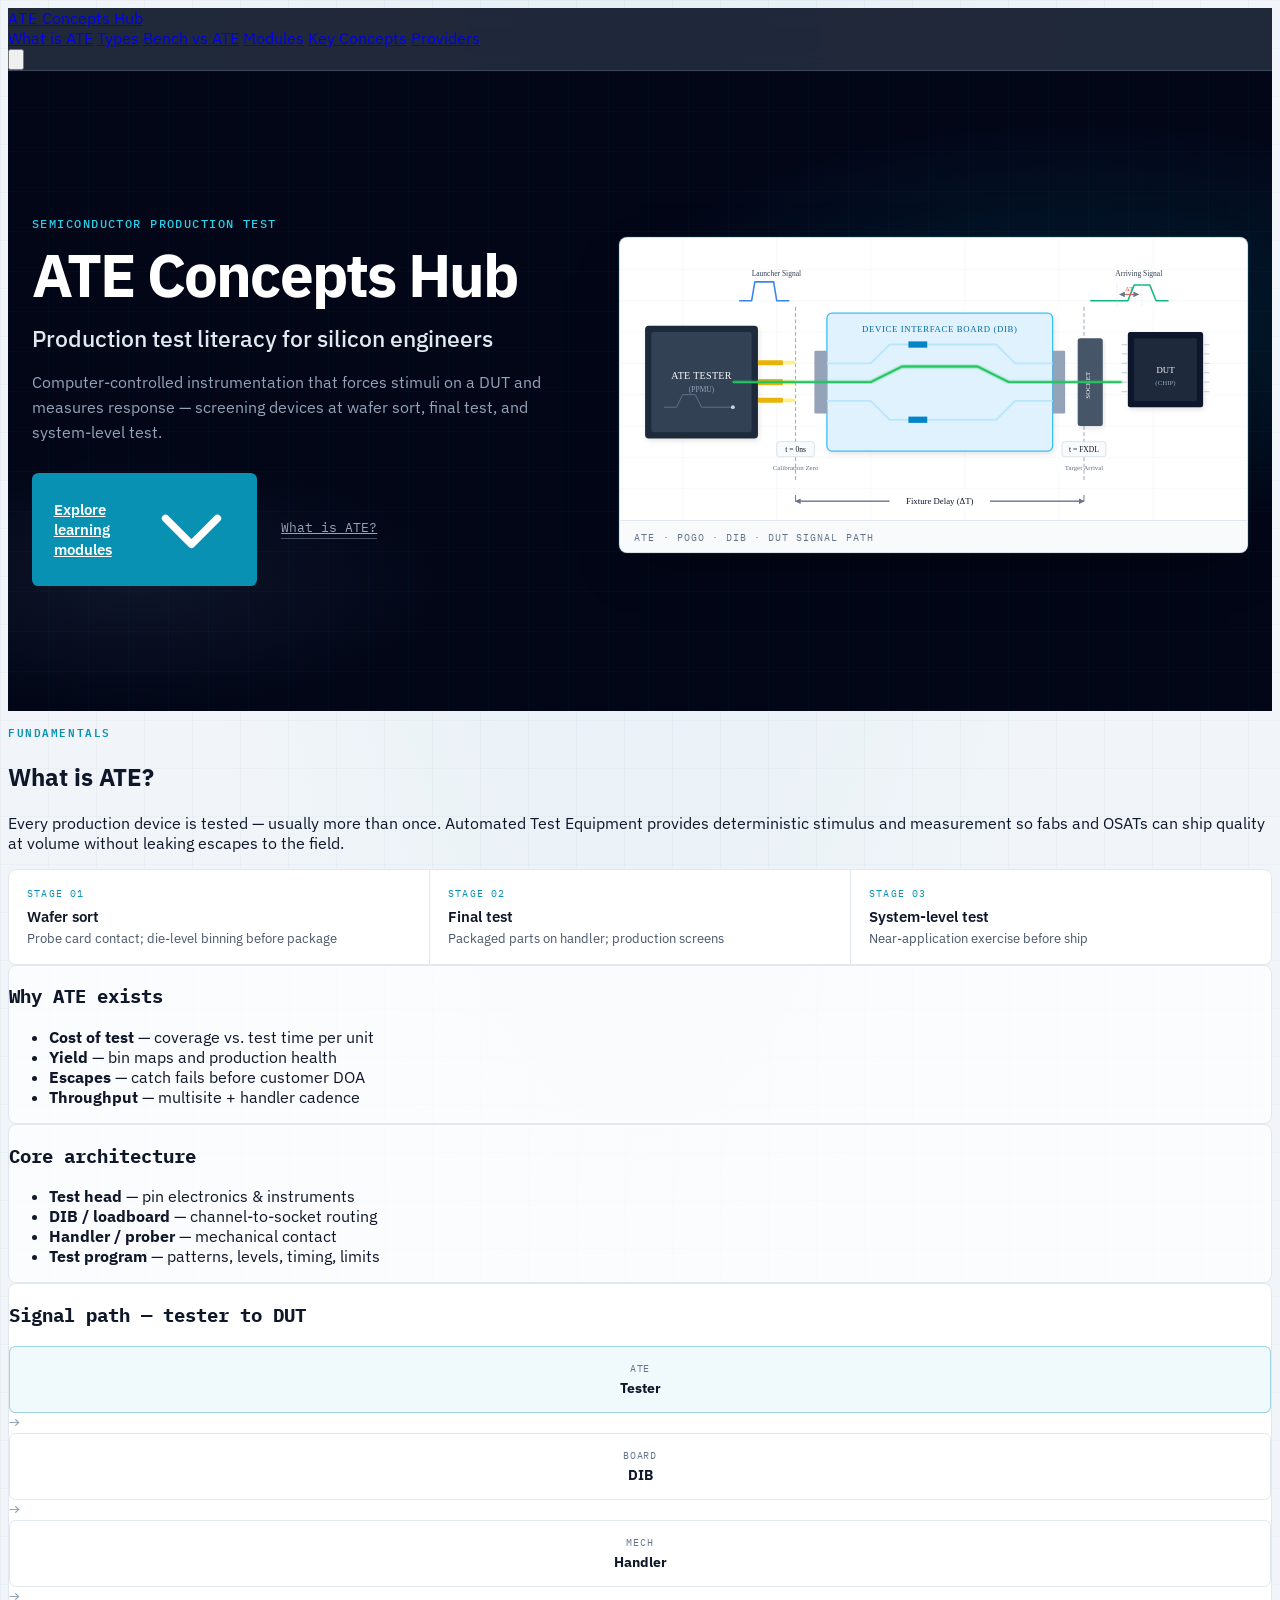
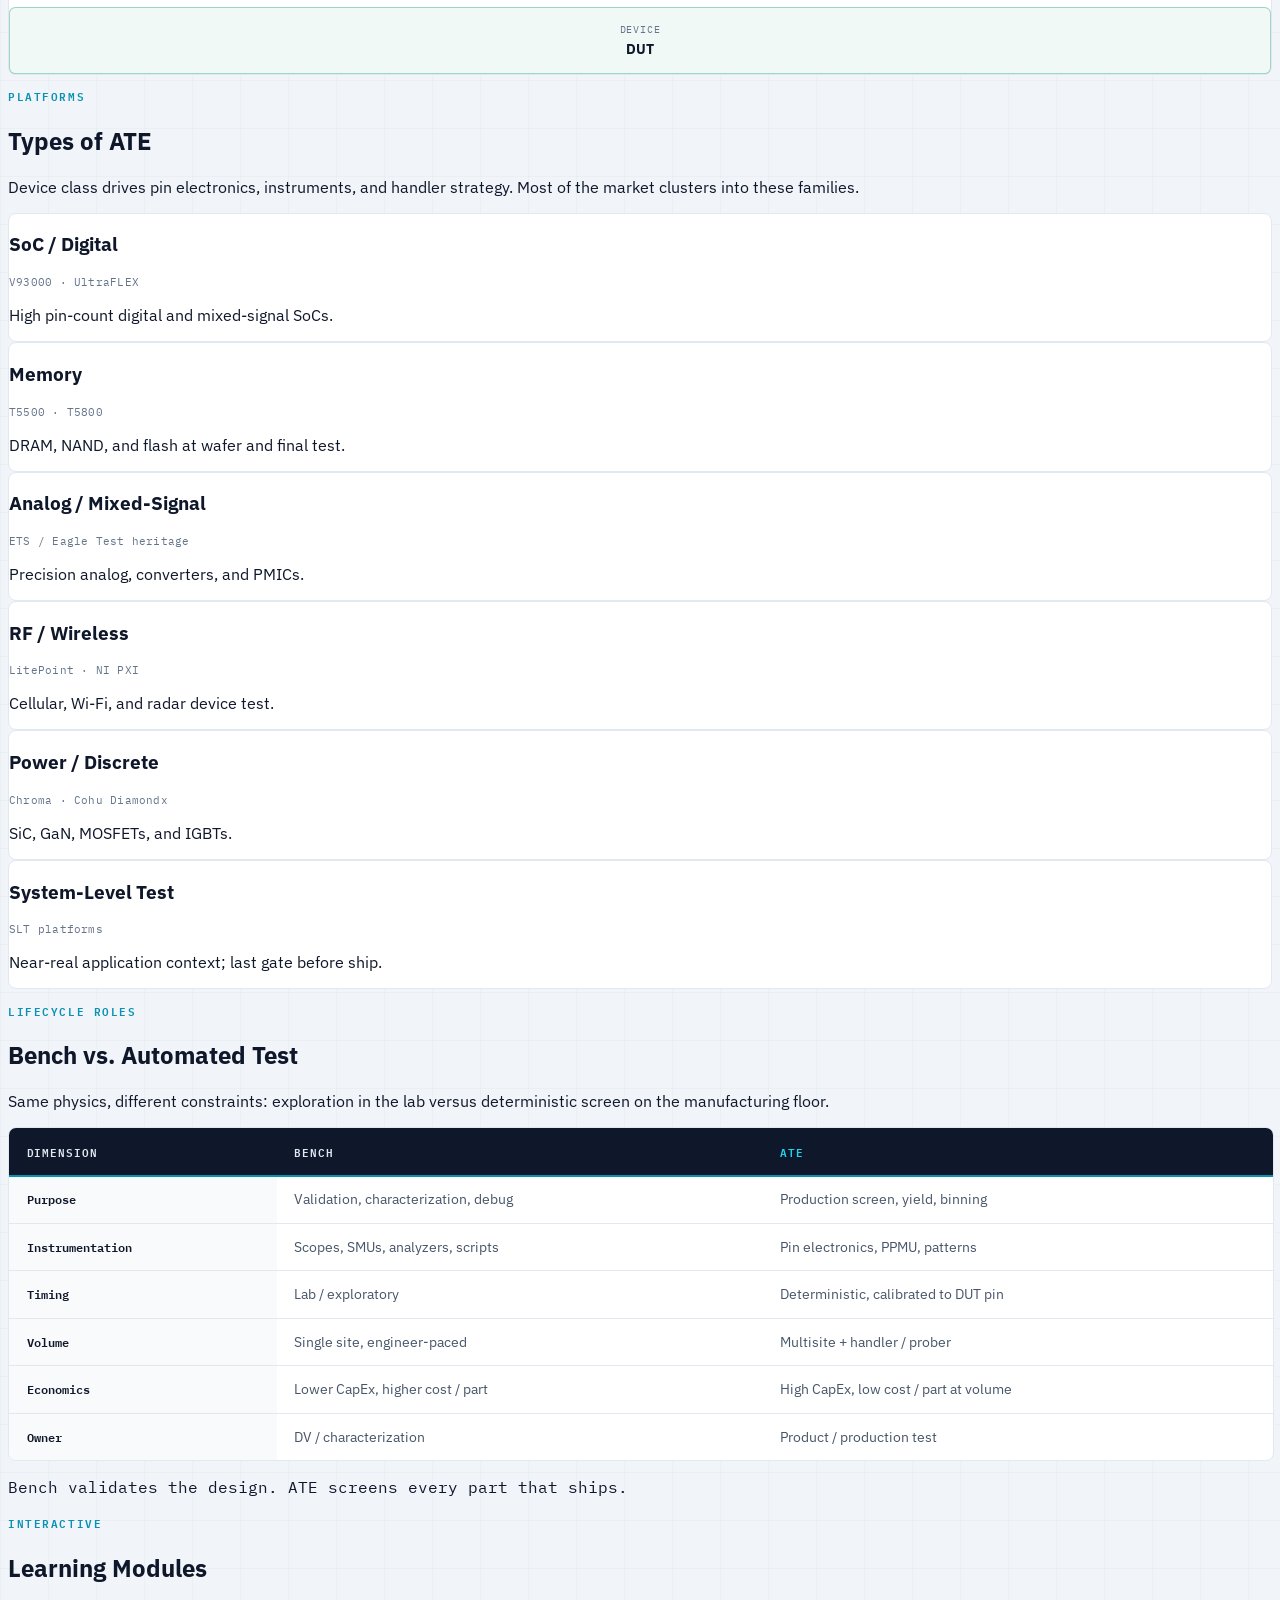
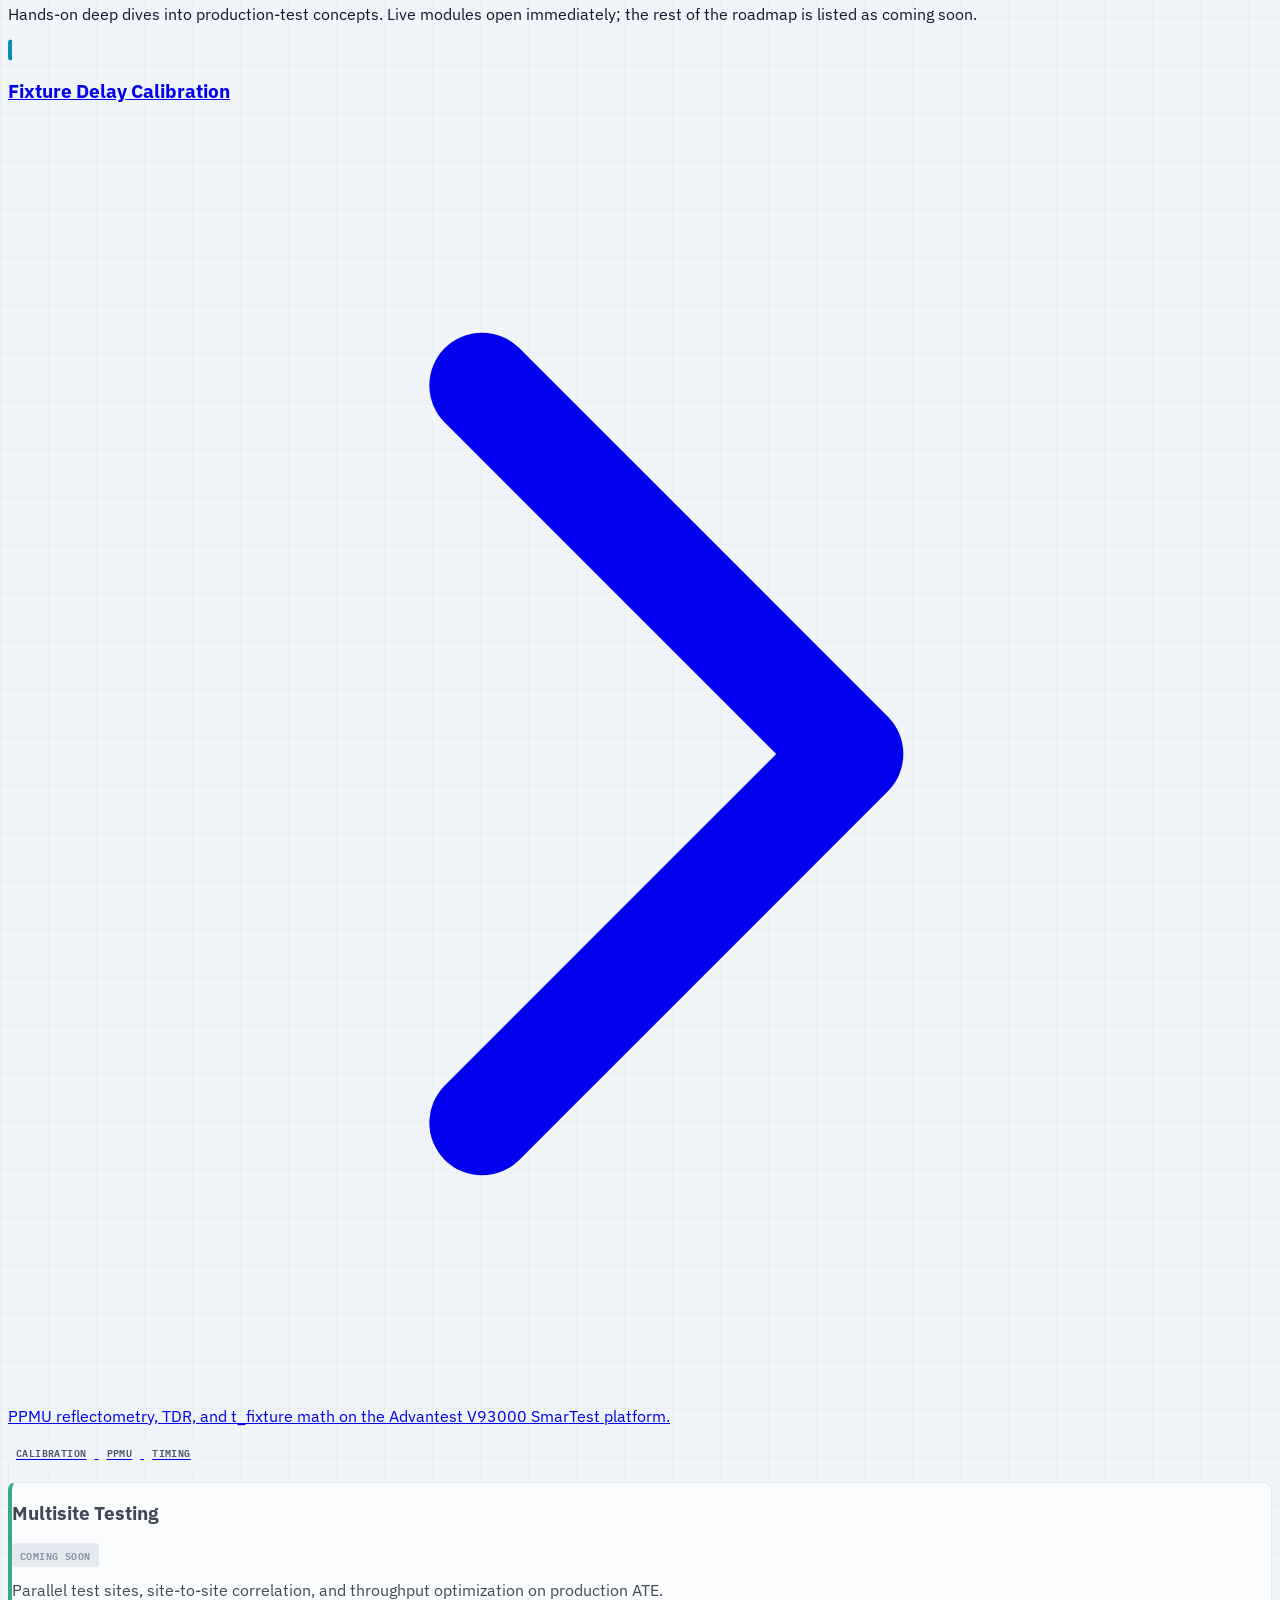
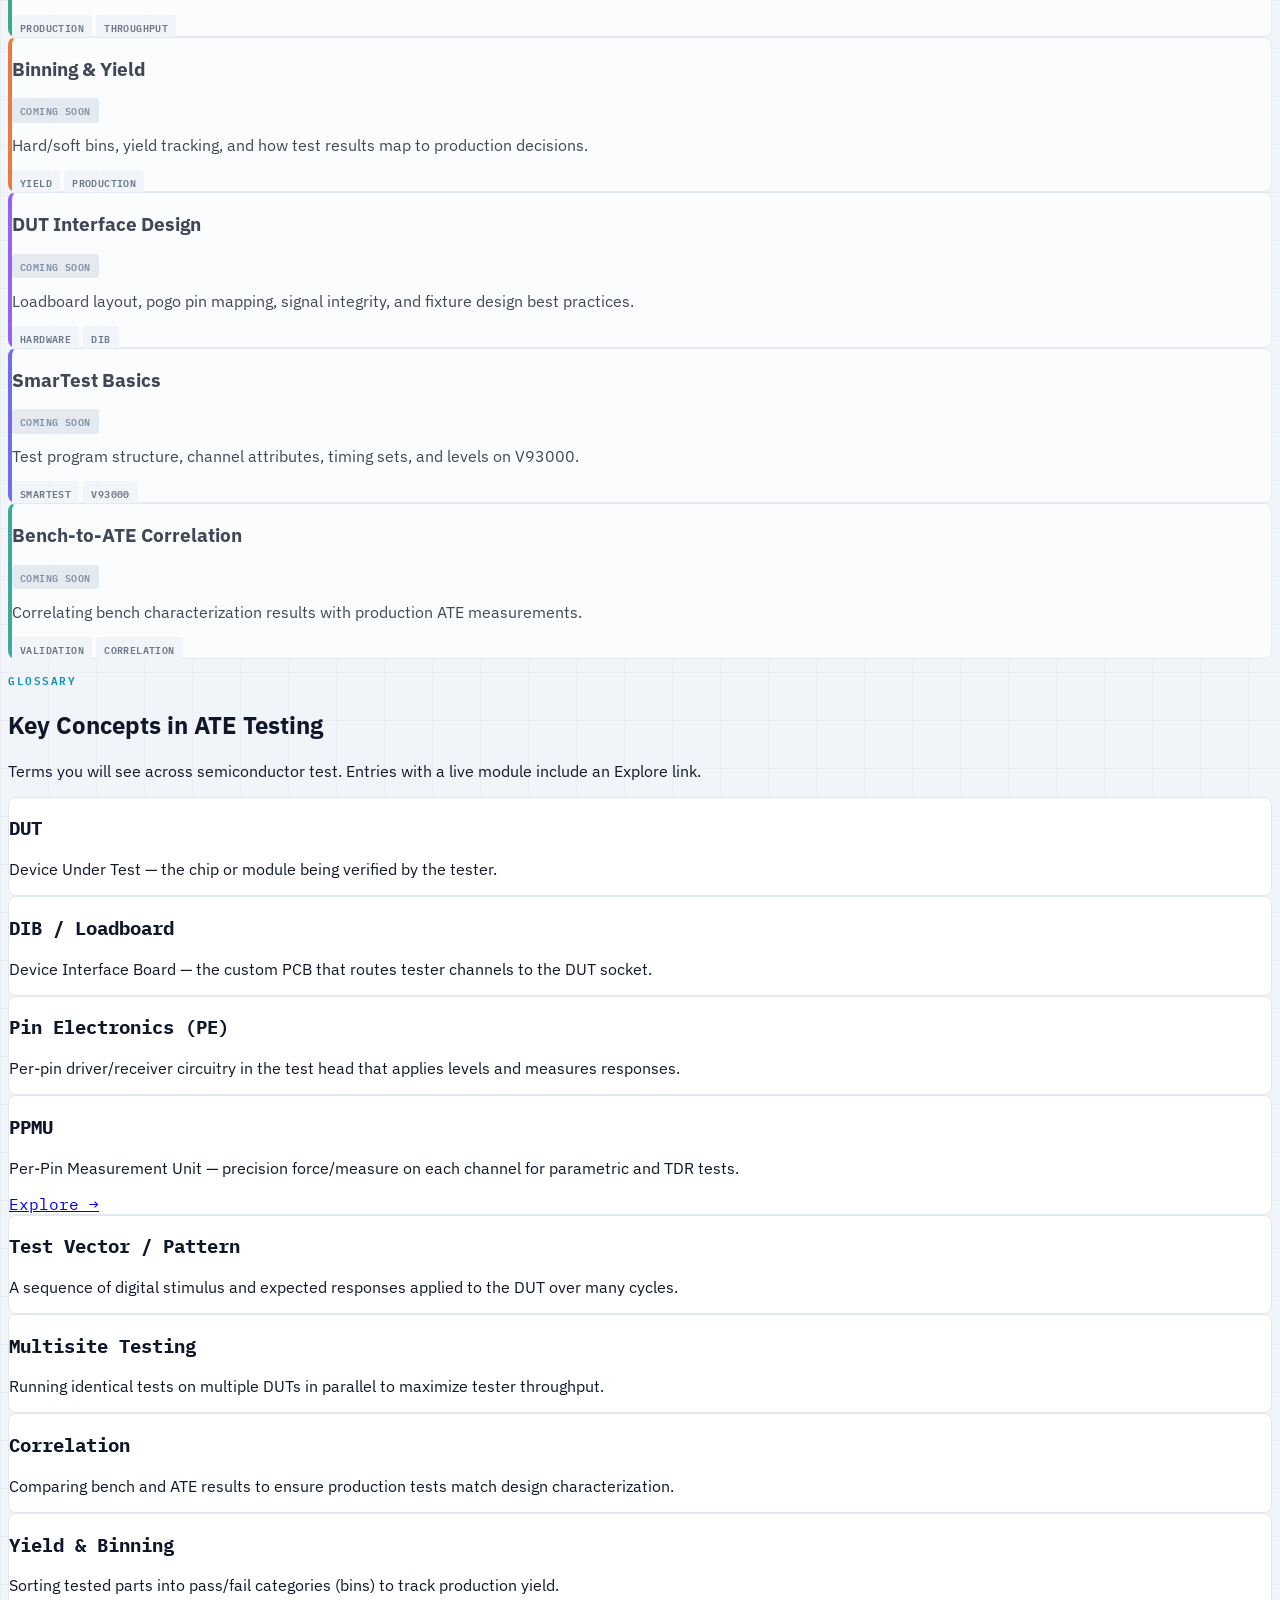
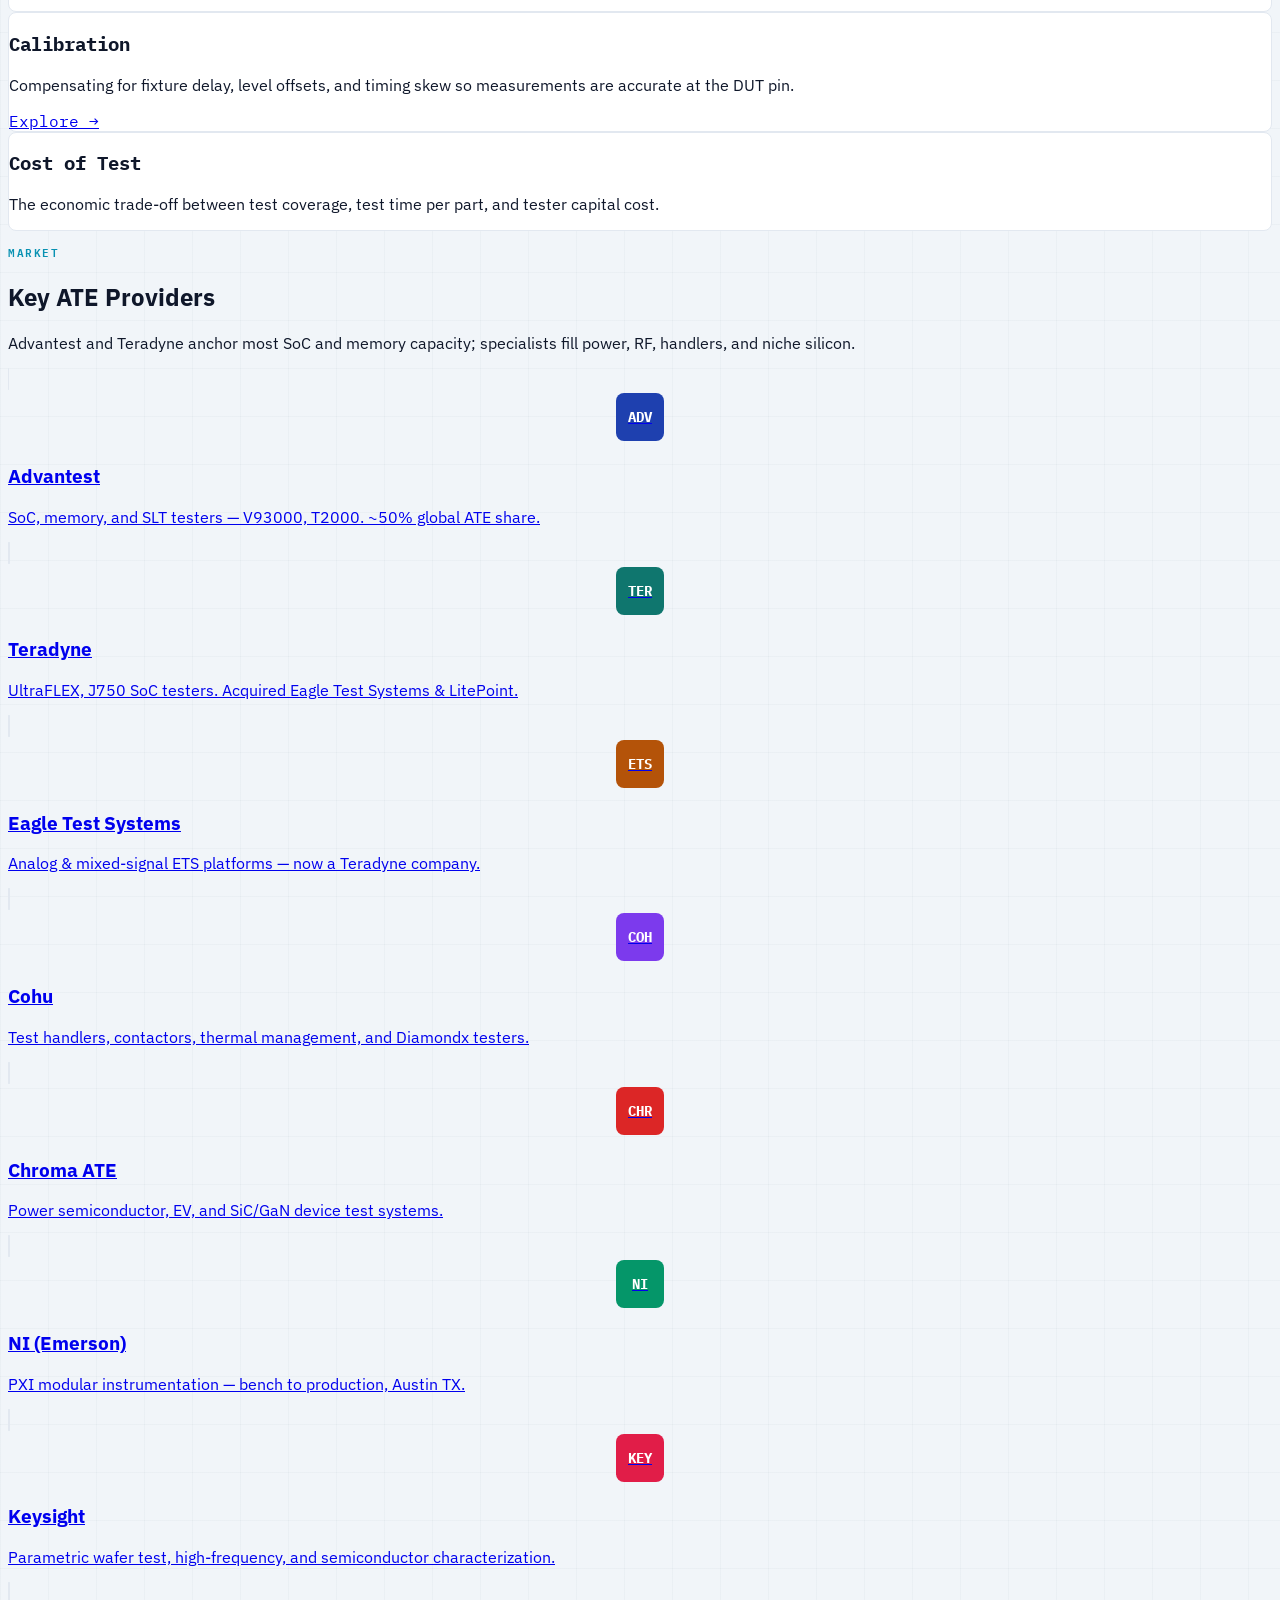
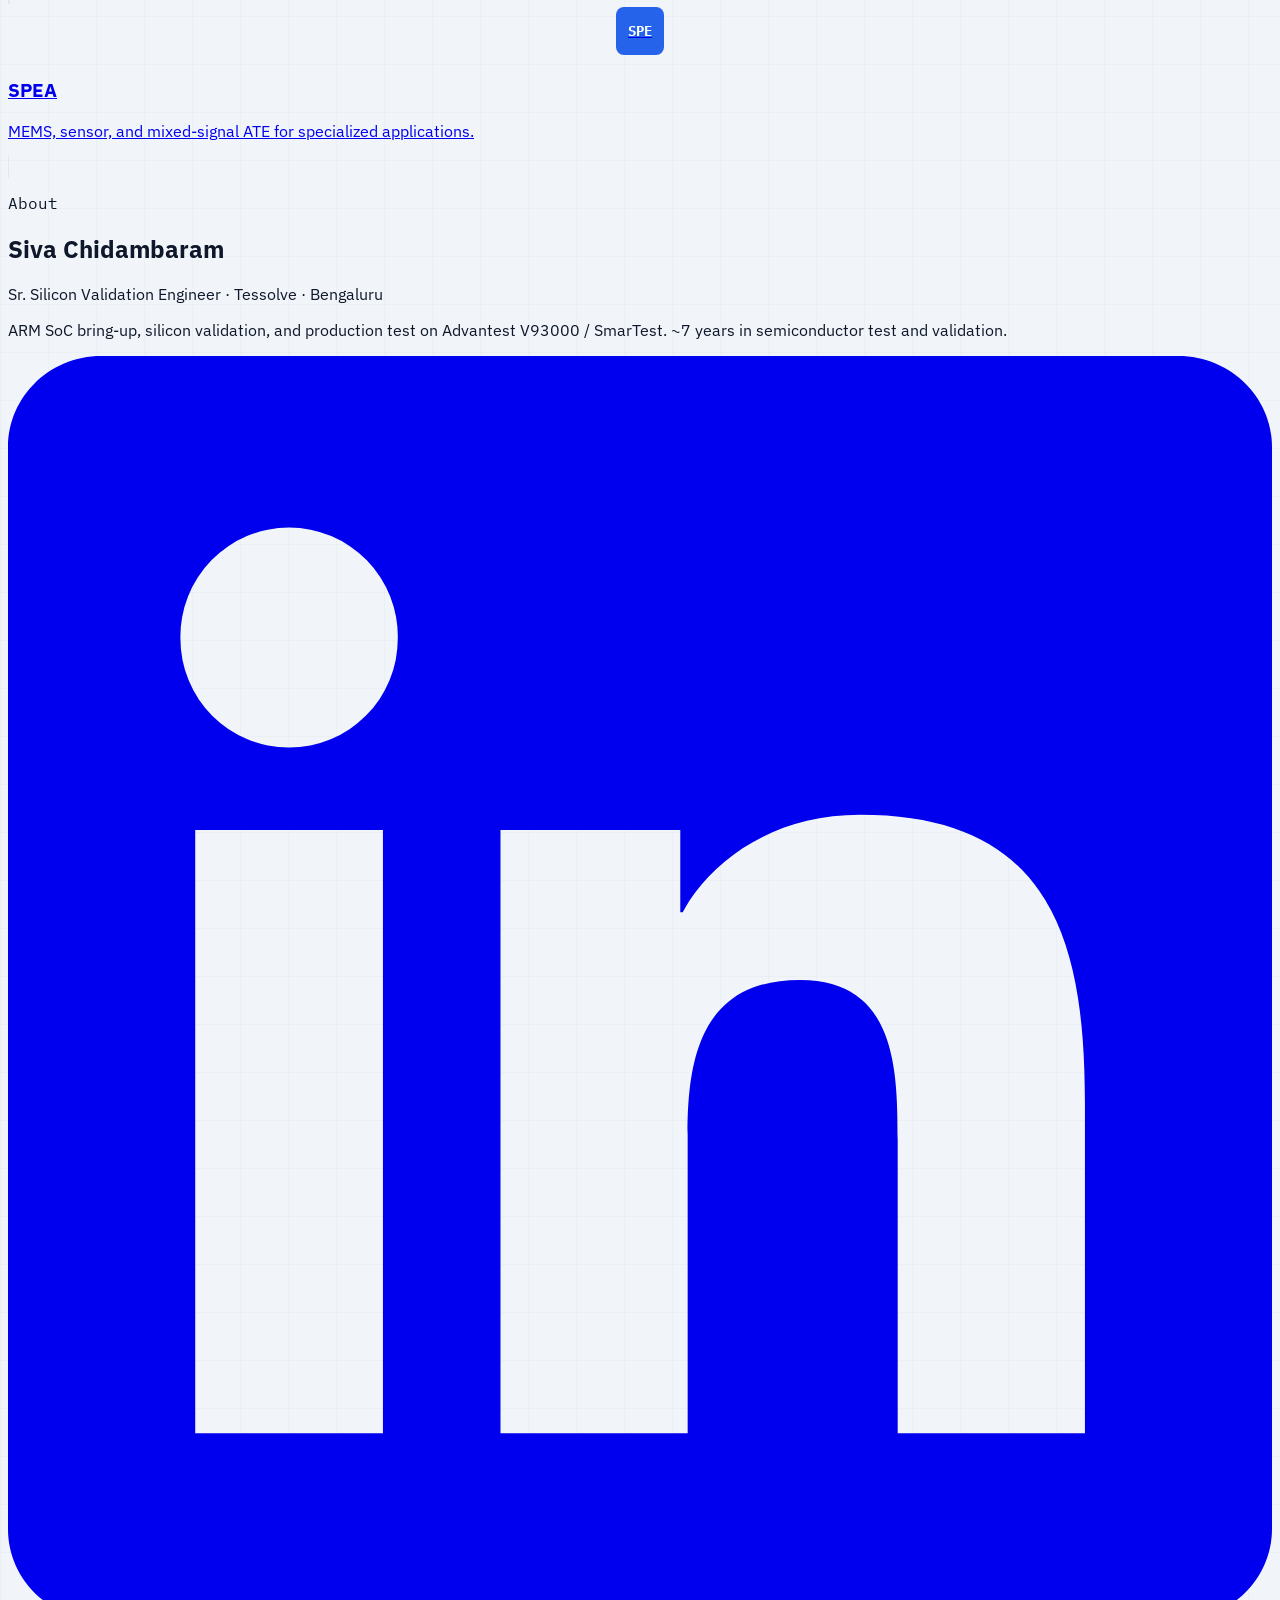
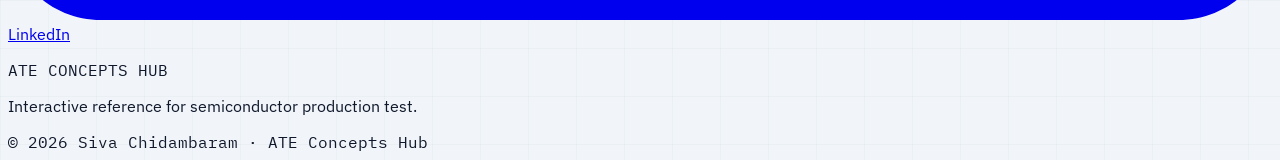
==== commit 8f83b53d: "ate illustration added" ====
--- a/index.html
+++ b/index.html
@@ -51,29 +51,34 @@
 
     <!-- Hero -->
     <header class="hero-plane">
-        <div class="hero-plane__media" aria-hidden="true">
-            <img
-                src="https://upload.wikimedia.org/wikipedia/commons/thumb/4/4e/Semiconductor_manufacturing_equipment.jpg/1280px-Semiconductor_manufacturing_equipment.jpg"
-                alt=""
-                loading="eager"
-                referrerpolicy="no-referrer"
-                onerror="this.style.display='none'">
-        </div>
-        <div class="hero-plane__overlay"></div>
-        <div class="hero-plane__grid"></div>
+        <div class="hero-plane__grid" aria-hidden="true"></div>
         <div class="hero-plane__content">
-            <p class="hero-kicker hero-enter">Semiconductor production test</p>
-            <h1 class="hero-brand hero-enter">ATE Concepts Hub</h1>
-            <p class="hero-headline hero-enter hero-enter--delay">Production test literacy for silicon engineers</p>
-            <p class="hero-support hero-enter hero-enter--delay">
-                Computer-controlled instrumentation that forces stimuli on a DUT and measures response — screening devices at wafer sort, final test, and system-level test.
-            </p>
-            <div class="hero-cta-group hero-enter hero-enter--delay-2">
-                <a href="#modules" class="hero-cta-primary">
-                    Explore learning modules
-                    <svg class="w-4 h-4" fill="none" stroke="currentColor" viewBox="0 0 24 24"><path stroke-linecap="round" stroke-linejoin="round" stroke-width="2" d="M19 9l-7 7-7-7"/></svg>
-                </a>
-                <a href="#what-is-ate" class="hero-cta-secondary">What is ATE?</a>
+            <div class="hero-layout">
+                <div class="hero-copy">
+                    <p class="hero-kicker hero-enter">Semiconductor production test</p>
+                    <h1 class="hero-brand hero-enter">ATE Concepts Hub</h1>
+                    <p class="hero-headline hero-enter hero-enter--delay">Production test literacy for silicon engineers</p>
+                    <p class="hero-support hero-enter hero-enter--delay">
+                        Computer-controlled instrumentation that forces stimuli on a DUT and measures response — screening devices at wafer sort, final test, and system-level test.
+                    </p>
+                    <div class="hero-cta-group hero-enter hero-enter--delay-2">
+                        <a href="#modules" class="hero-cta-primary">
+                            Explore learning modules
+                            <svg class="w-4 h-4" fill="none" stroke="currentColor" viewBox="0 0 24 24"><path stroke-linecap="round" stroke-linejoin="round" stroke-width="2" d="M19 9l-7 7-7-7"/></svg>
+                        </a>
+                        <a href="#what-is-ate" class="hero-cta-secondary">What is ATE?</a>
+                    </div>
+                </div>
+                <figure class="hero-illust hero-enter hero-enter--delay-2">
+                    <img
+                        src="global-src/assets/ate.svg"
+                        alt="ATE path diagram: tester and PPMU through pogo pins and DIB to the DUT socket"
+                        class="hero-illust__img"
+                        width="1000"
+                        height="450"
+                        loading="eager">
+                    <figcaption class="hero-illust__caption">ATE · Pogo · DIB · DUT signal path</figcaption>
+                </figure>
             </div>
         </div>
     </header>
--- a/global-src/css/site.css
+++ b/global-src/css/site.css
@@ -64,62 +64,86 @@
     position: relative;
     isolation: isolate;
     color: var(--hero-ink);
-    min-height: min(88vh, 42rem);
+    min-height: min(88vh, 40rem);
     display: flex;
-    align-items: flex-end;
+    align-items: center;
     overflow: hidden;
-    background-color: #020617;
-}
-
-.hero-plane__media {
+    background:
+        radial-gradient(ellipse 70% 60% at 85% 40%, rgba(8, 145, 178, 0.18), transparent 55%),
+        radial-gradient(ellipse 50% 40% at 10% 80%, rgba(15, 23, 42, 0.9), transparent 50%),
+        #020617;
+}
+
+.hero-plane__grid {
     position: absolute;
     inset: 0;
     z-index: 0;
-}
-
-.hero-plane__media img {
-    width: 100%;
-    height: 100%;
-    object-fit: cover;
-    object-position: center;
-}
-
-.hero-plane__overlay {
-    position: absolute;
-    inset: 0;
-    z-index: 1;
-    background:
-        linear-gradient(105deg, rgba(2, 6, 23, 0.94) 0%, rgba(2, 6, 23, 0.82) 42%, rgba(2, 6, 23, 0.45) 100%),
-        linear-gradient(to top, rgba(2, 6, 23, 0.85) 0%, transparent 45%);
-    pointer-events: none;
-}
-
-.hero-plane__grid {
-    position: absolute;
-    inset: 0;
-    z-index: 2;
-    opacity: 0.22;
+    opacity: 0.28;
     background-image:
-        linear-gradient(rgba(34, 211, 238, 0.12) 1px, transparent 1px),
-        linear-gradient(90deg, rgba(34, 211, 238, 0.12) 1px, transparent 1px);
+        linear-gradient(rgba(34, 211, 238, 0.1) 1px, transparent 1px),
+        linear-gradient(90deg, rgba(34, 211, 238, 0.1) 1px, transparent 1px);
     background-size: 40px 40px;
-    mask-image: linear-gradient(to right, black 0%, transparent 75%);
     pointer-events: none;
 }
 
 .hero-plane__content {
     position: relative;
-    z-index: 3;
+    z-index: 1;
     width: 100%;
     max-width: 80rem;
     margin: 0 auto;
-    padding: 4.5rem 1rem 3.5rem;
+    padding: 3.5rem 1rem 3.25rem;
 }
 
 @media (min-width: 768px) {
     .hero-plane__content {
-        padding: 5.5rem 1.5rem 4.5rem;
-    }
+        padding: 4.5rem 1.5rem 4rem;
+    }
+}
+
+.hero-layout {
+    display: grid;
+    gap: 2.25rem;
+    align-items: center;
+}
+
+@media (min-width: 1024px) {
+    .hero-layout {
+        grid-template-columns: minmax(0, 1fr) minmax(0, 1.15fr);
+        gap: 2.5rem;
+    }
+}
+
+.hero-copy {
+    max-width: 34rem;
+}
+
+.hero-illust {
+    margin: 0;
+    background: #ffffff;
+    border: 1px solid rgba(148, 163, 184, 0.35);
+    border-radius: 0.5rem;
+    overflow: hidden;
+    box-shadow:
+        0 0 0 1px rgba(8, 145, 178, 0.15),
+        0 20px 50px -20px rgba(0, 0, 0, 0.55);
+}
+
+.hero-illust__img {
+    display: block;
+    width: 100%;
+    height: auto;
+}
+
+.hero-illust__caption {
+    font-family: var(--font-mono);
+    font-size: 0.65rem;
+    letter-spacing: 0.1em;
+    text-transform: uppercase;
+    color: #64748b;
+    background: #f8fafc;
+    border-top: 1px solid #e2e8f0;
+    padding: 0.55rem 0.9rem;
 }
 
 .hero-brand {
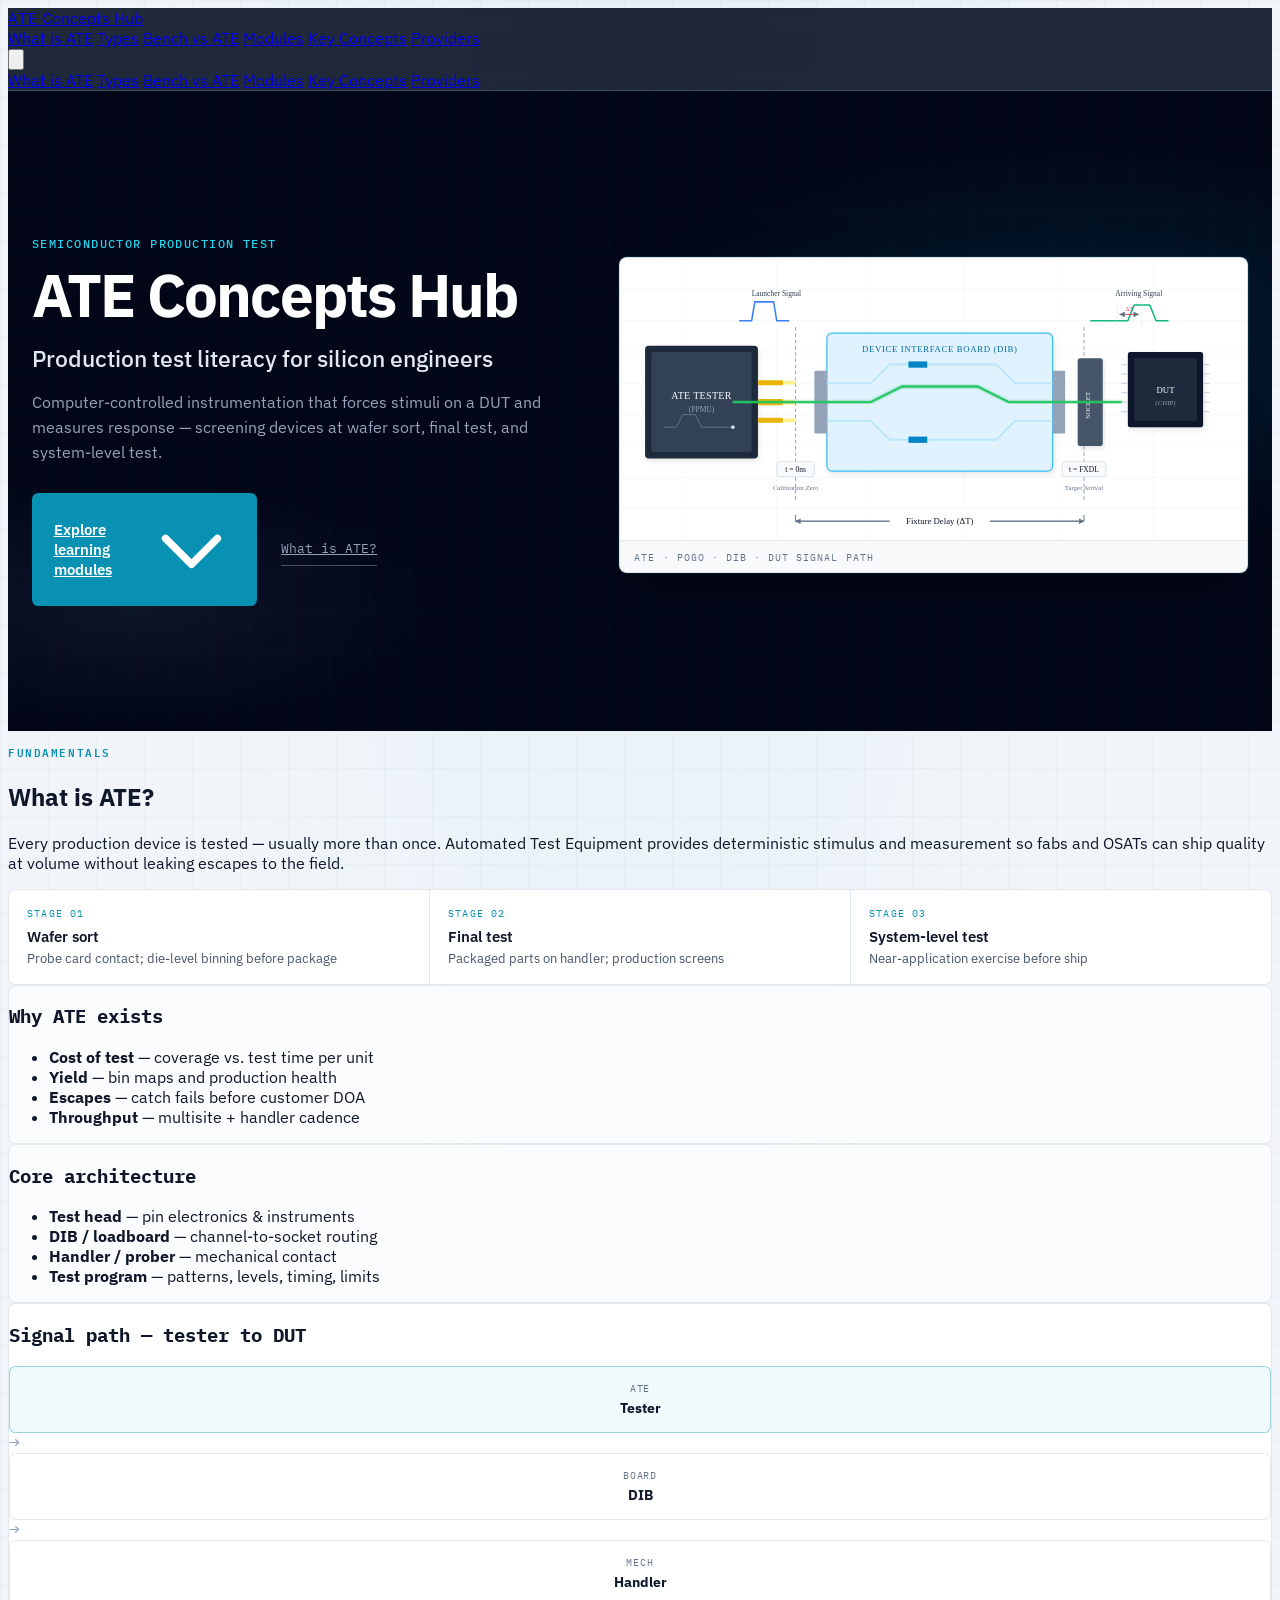
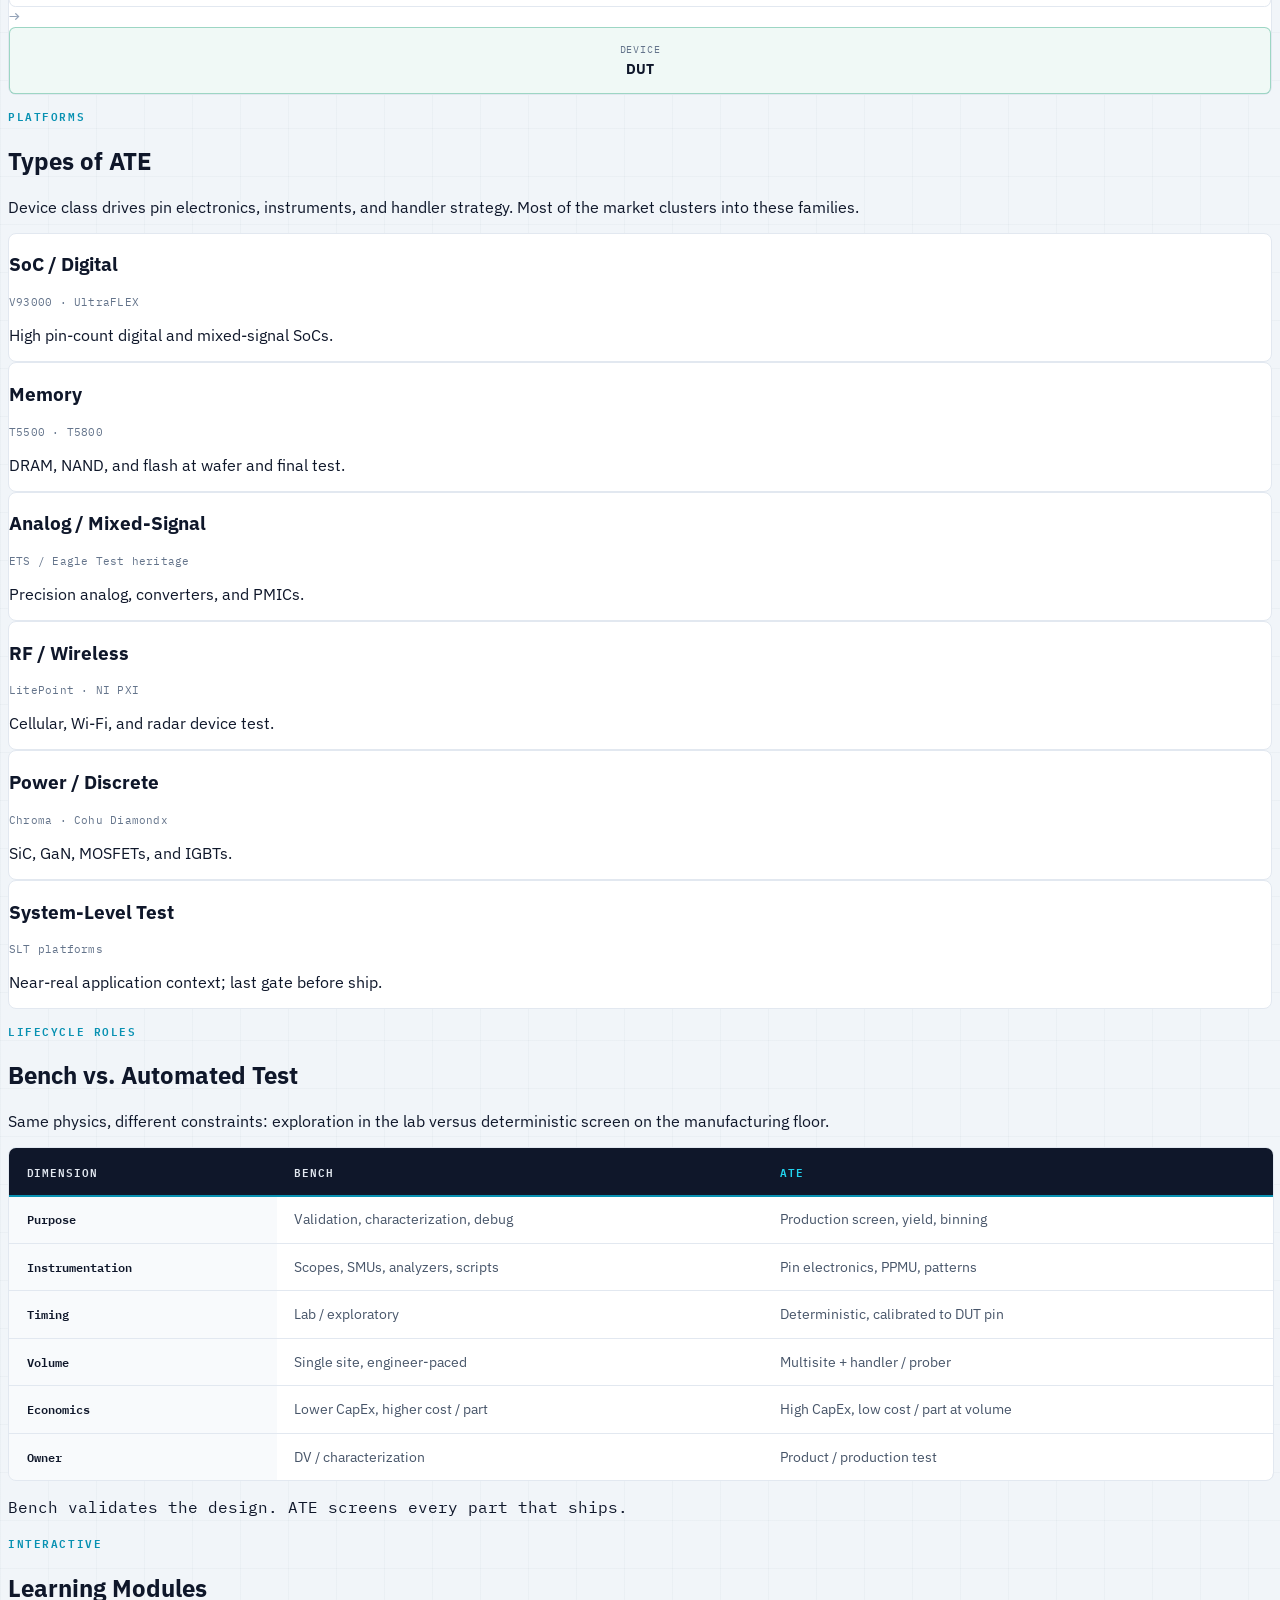
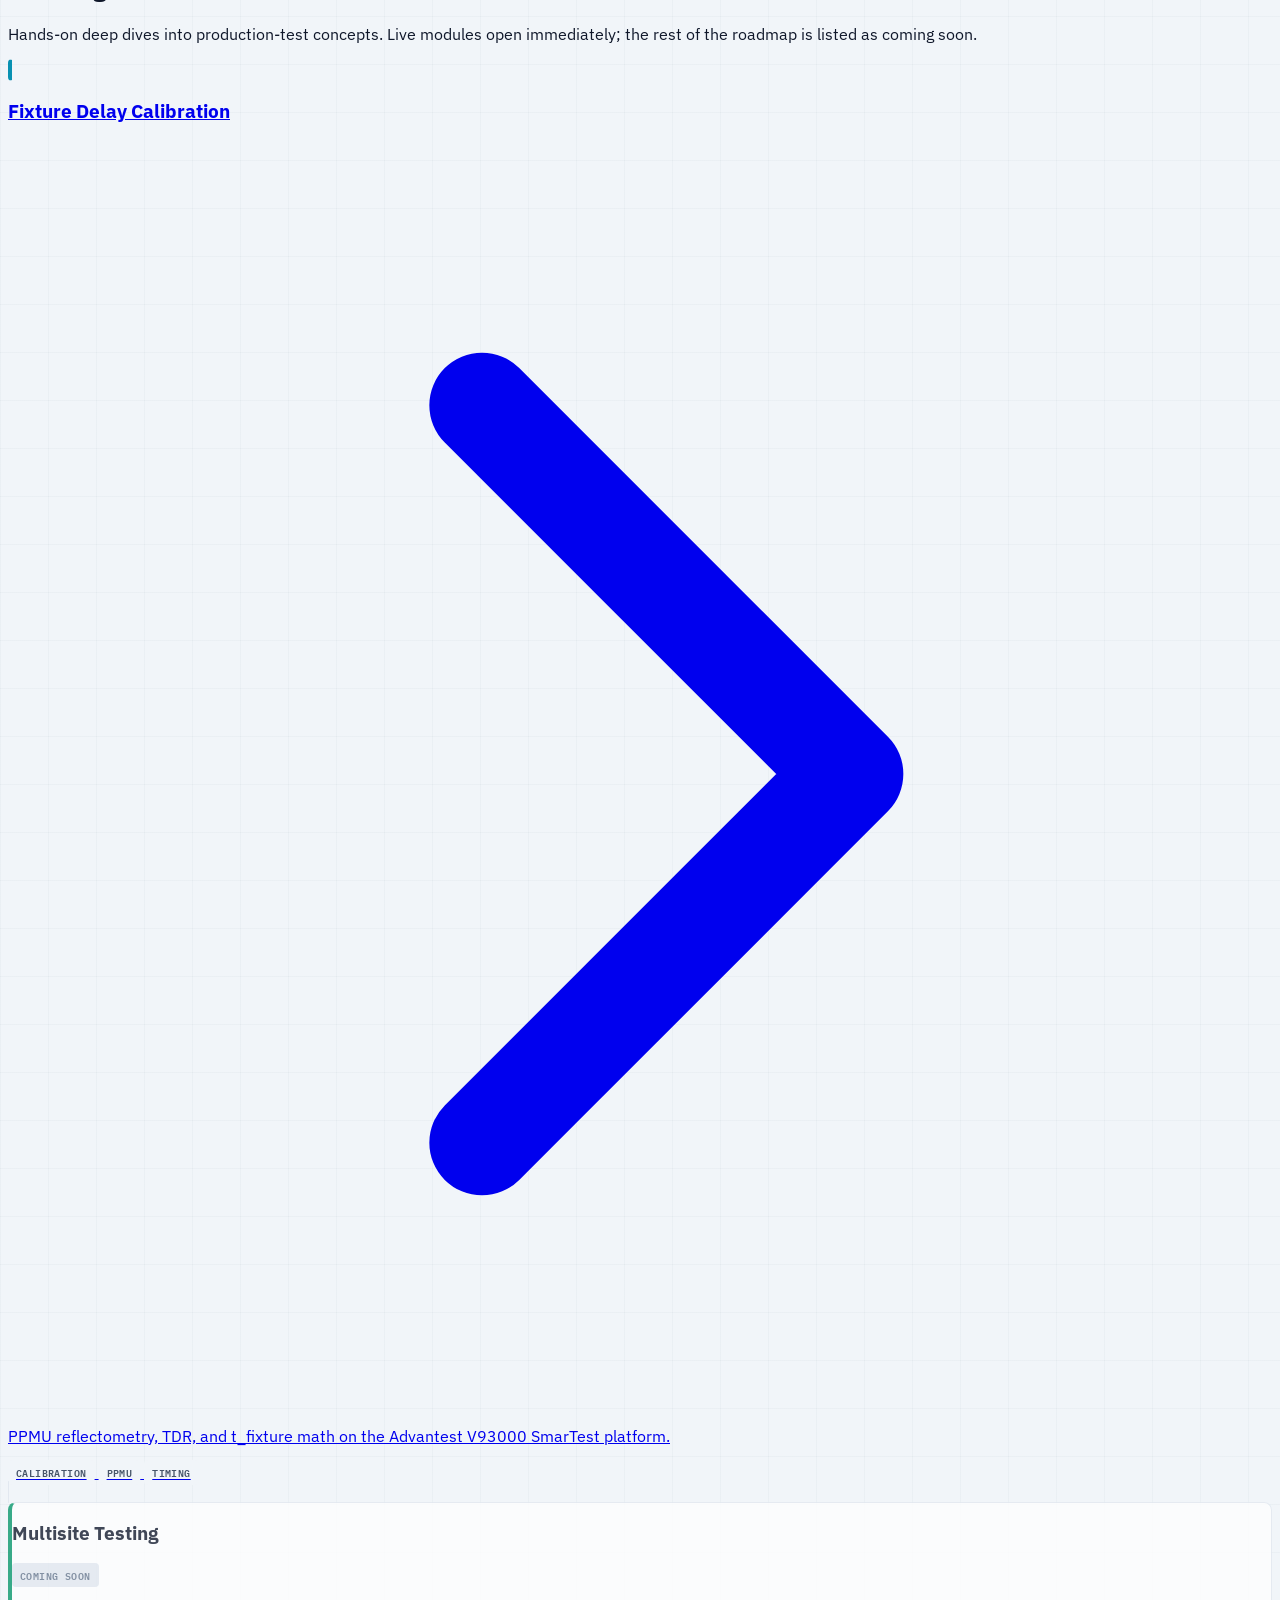
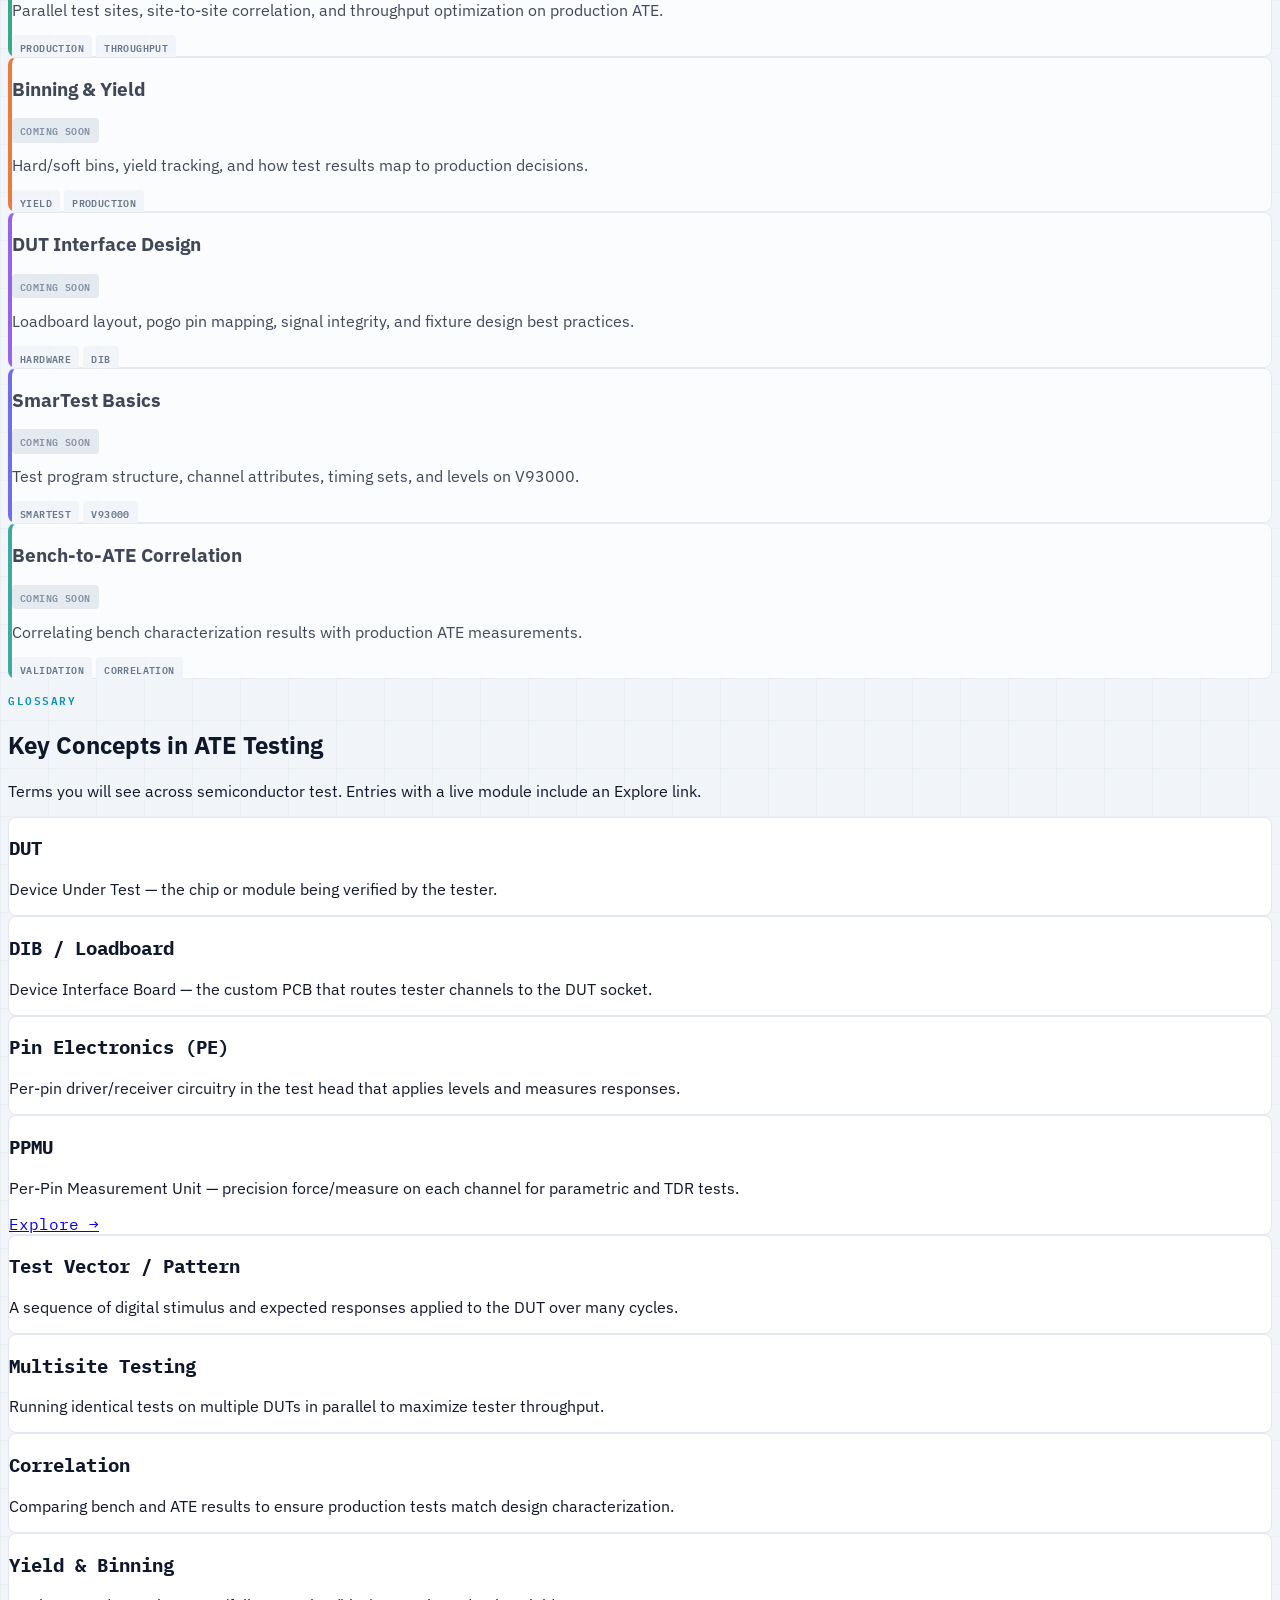
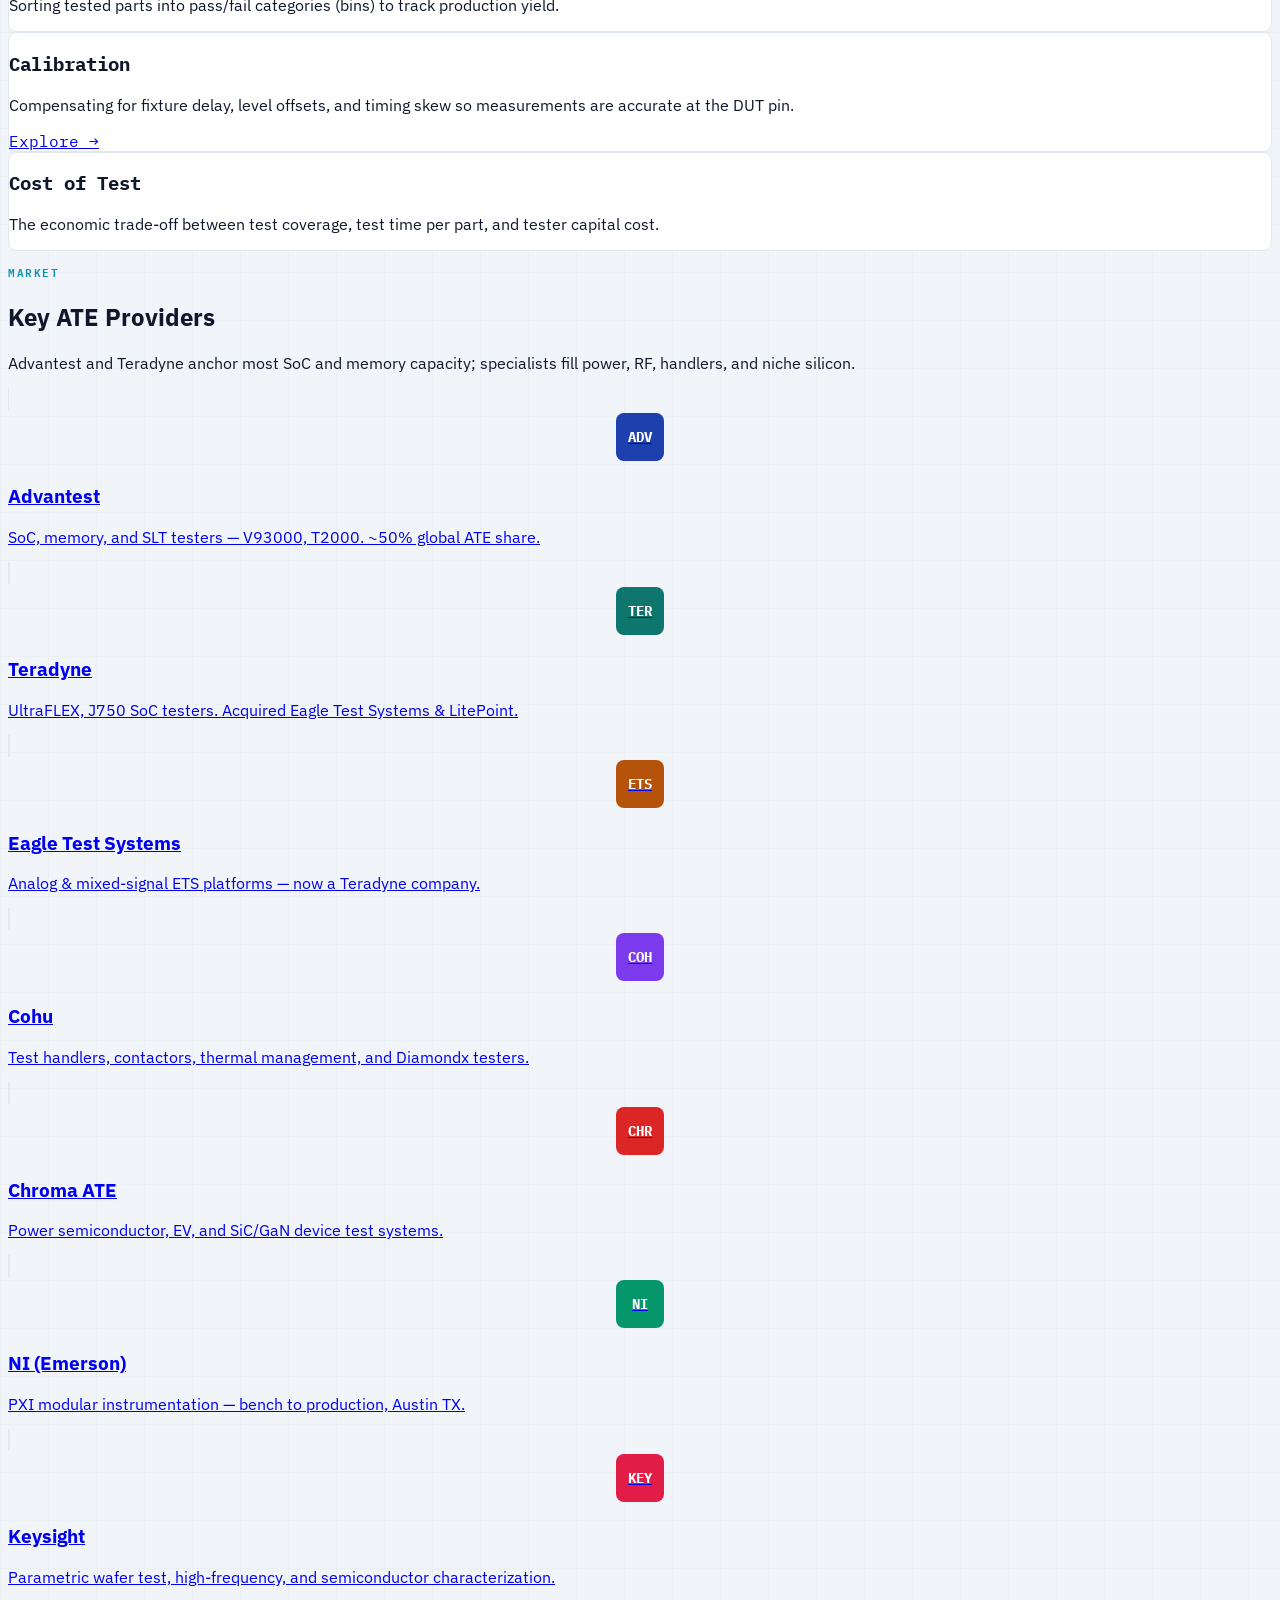
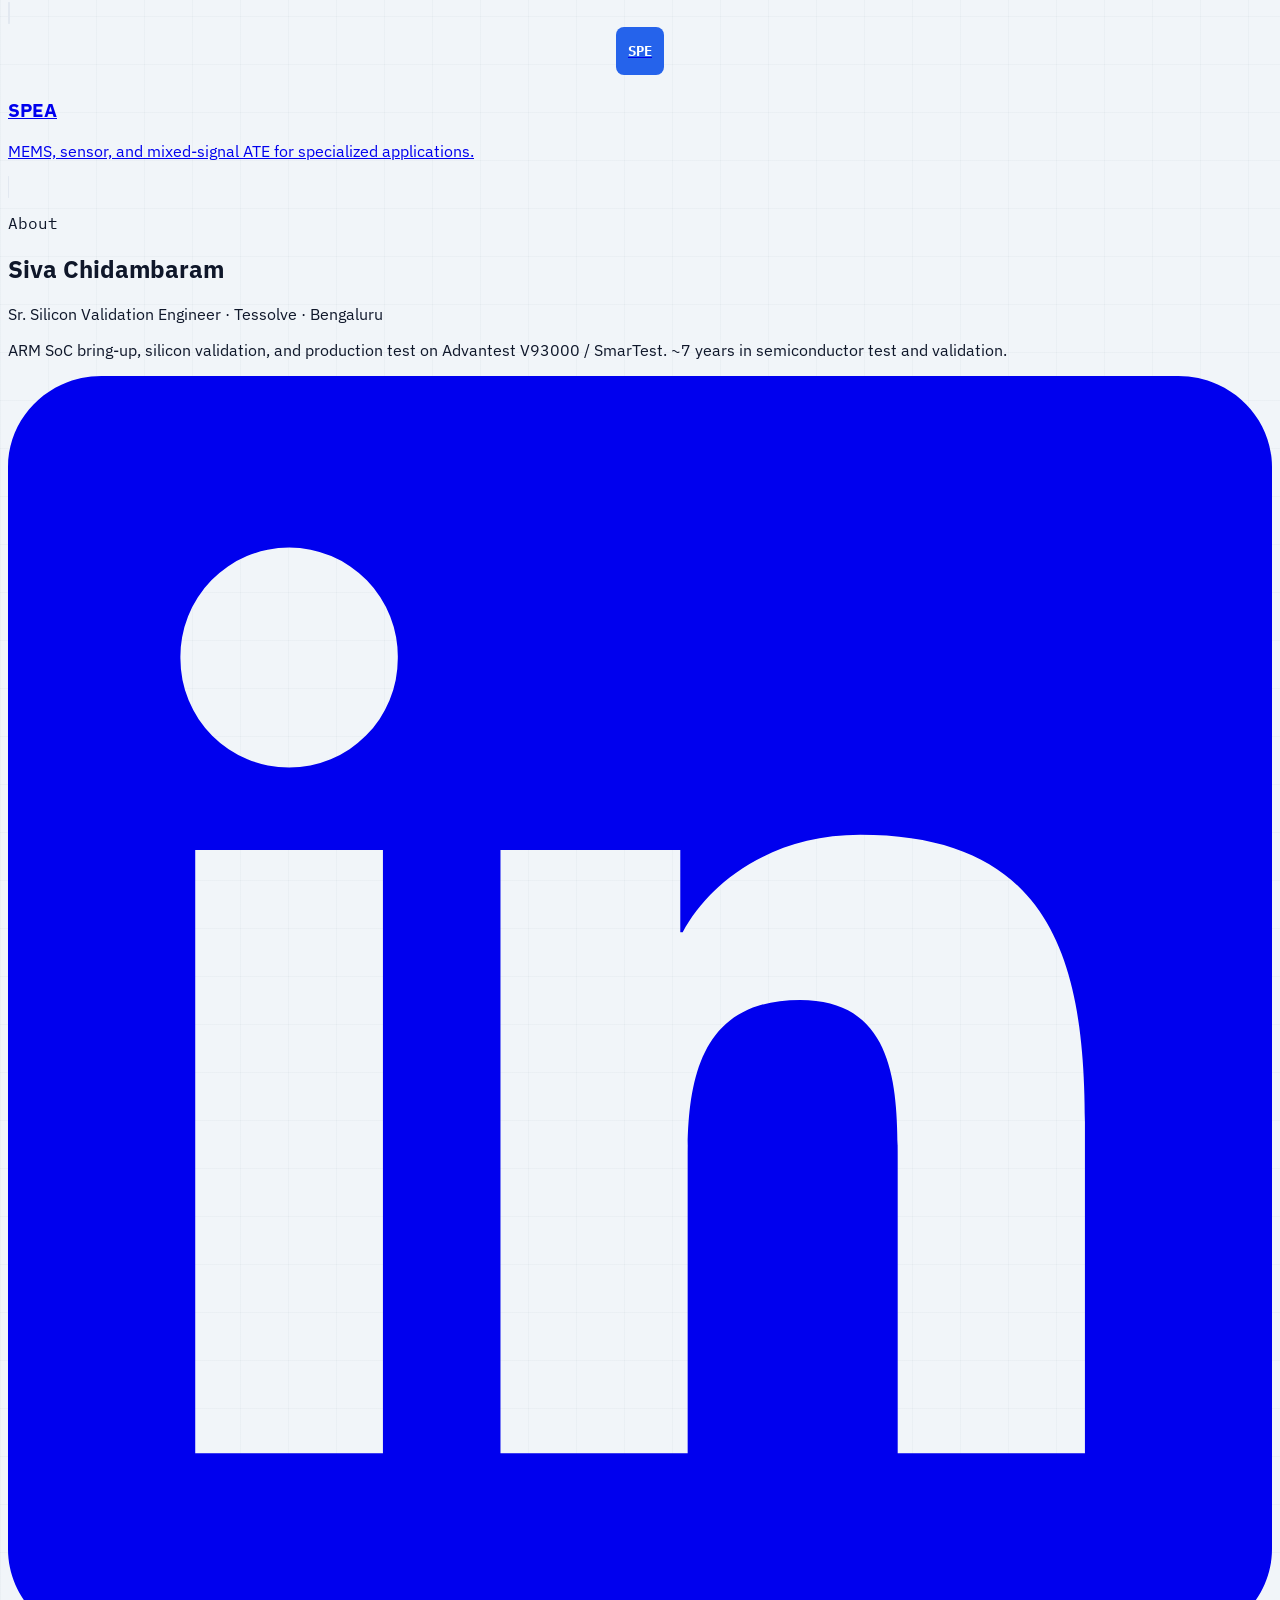
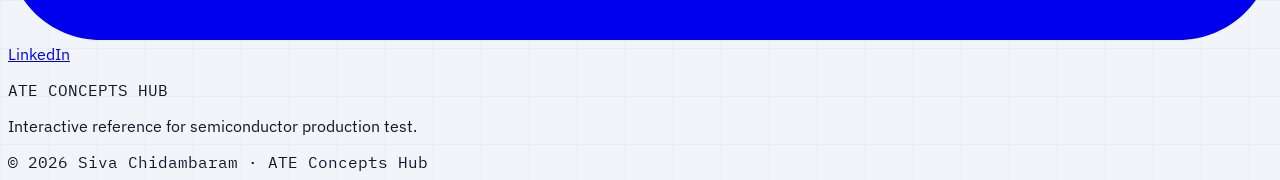
==== commit 18cbf246: "bug fix for responsiveness" ====
--- a/index.html
+++ b/index.html
@@ -36,7 +36,7 @@
                 </button>
             </div>
 
-            <div id="mobile-menu" class="lg:hidden pb-4">
+            <div id="mobile-menu" class="lg:hidden hidden pb-4" inert>
                 <div class="flex flex-col space-y-1 text-sm font-medium">
                     <a href="#what-is-ate" class="hub-nav-link px-3 py-2 rounded-md">What is ATE</a>
                     <a href="#types" class="hub-nav-link px-3 py-2 rounded-md">Types</a>
@@ -326,6 +326,7 @@
         </div>
     </footer>
 
+    <script src="global-src/js/utils.js"></script>
     <script src="global-src/js/modules.js"></script>
     <script src="global-src/js/hub.js"></script>
 </body>
--- a/global-src/css/site.css
+++ b/global-src/css/site.css
@@ -29,6 +29,14 @@
     background-size: auto, 48px 48px, 48px 48px;
 }
 
+html {
+    scroll-padding-top: 4.5rem;
+}
+
+section[id] {
+    scroll-margin-top: 5rem;
+}
+
 .font-mono,
 .mono-label {
     font-family: var(--font-mono);
@@ -49,14 +57,8 @@
     background-color: rgb(30 41 59);
 }
 
-#mobile-menu {
-    max-height: 0;
-    overflow: hidden;
-    transition: max-height 0.3s ease;
-}
-
 #mobile-menu.open {
-    max-height: 24rem;
+    display: block;
 }
 
 /* ----- Hero plane ----- */
@@ -213,7 +215,7 @@
     font-size: 0.8rem;
     color: #94a3b8;
     border-bottom: 1px solid rgba(148, 163, 184, 0.45);
-    padding-bottom: 0.1rem;
+    padding: 0.5rem 0;
     transition: color 0.15s ease, border-color 0.15s ease;
 }
 
@@ -276,20 +278,25 @@
 
 /* ----- Lifecycle strip ----- */
 .lifecycle-strip {
-    display: flex;
-    flex-wrap: wrap;
-    align-items: stretch;
-    gap: 0;
+    display: grid;
+    grid-template-columns: 1fr;
+    gap: 1px;
+    background: var(--line);
     border: 1px solid var(--line);
     border-radius: 0.5rem;
     overflow: hidden;
+}
+
+@media (min-width: 640px) {
+    .lifecycle-strip {
+        grid-template-columns: repeat(3, 1fr);
+    }
+}
+
+.lifecycle-step {
+    padding: 1rem 1.15rem;
     background: var(--surface-card);
-}
-
-.lifecycle-step {
-    flex: 1 1 8rem;
-    padding: 1rem 1.15rem;
-    border-right: 1px solid var(--line);
+    border-right: none;
 }
 
 .lifecycle-step:last-child {
@@ -381,6 +388,16 @@
     border-radius: 0.5rem;
     background: var(--surface-card);
     -webkit-overflow-scrolling: touch;
+    background:
+        linear-gradient(to right, #fff 30%, rgba(255, 255, 255, 0)),
+        linear-gradient(to left, #fff 30%, rgba(255, 255, 255, 0)),
+        linear-gradient(to right, rgba(15, 23, 42, 0.12), transparent 40%),
+        linear-gradient(to left, rgba(15, 23, 42, 0.12), transparent 40%);
+    background-color: var(--surface-card);
+    background-position: left center, right center, left center, right center;
+    background-repeat: no-repeat;
+    background-size: 2.5rem 100%, 2.5rem 100%, 1rem 100%, 1rem 100%;
+    background-attachment: local, local, scroll, scroll;
 }
 
 .compare-table {
@@ -401,6 +418,14 @@
     background: #0f172a;
     color: #e2e8f0;
     border-bottom: 2px solid var(--accent);
+}
+
+.compare-table thead th:first-child {
+    position: sticky;
+    left: 0;
+    z-index: 2;
+    background: #0f172a;
+    box-shadow: 2px 0 0 rgba(8, 145, 178, 0.25);
 }
 
 .compare-table thead th:nth-child(3) {
@@ -418,6 +443,10 @@
     border-bottom: 1px solid var(--line);
     white-space: nowrap;
     vertical-align: top;
+    position: sticky;
+    left: 0;
+    z-index: 1;
+    box-shadow: 2px 0 0 rgba(226, 232, 240, 0.9);
 }
 
 .compare-table td {
@@ -433,9 +462,60 @@
     border-bottom: none;
 }
 
-.compare-table tbody tr:hover td,
+.compare-table tbody tr:hover td {
+    background: rgba(8, 145, 178, 0.06);
+}
+
 .compare-table tbody tr:hover th {
-    background: rgba(8, 145, 178, 0.06);
+    background: rgba(8, 145, 178, 0.1);
+}
+
+/* ----- Canvas scroll wrappers (mobile readability) ----- */
+.canvas-scroll {
+    overflow-x: auto;
+    -webkit-overflow-scrolling: touch;
+    width: 100%;
+    border-radius: 0.5rem;
+}
+
+.canvas-scroll canvas {
+    display: block;
+    max-width: none;
+}
+
+.canvas-scroll--ppmu canvas {
+    min-width: 36rem;
+    width: 36rem;
+}
+
+.canvas-scroll--math canvas {
+    min-width: 22rem;
+    width: 22rem;
+}
+
+@media (min-width: 768px) {
+    .canvas-scroll--ppmu canvas,
+    .canvas-scroll--math canvas {
+        width: 100%;
+        min-width: 0;
+        max-width: 100%;
+    }
+}
+
+.canvas-scroll-hint {
+    display: none;
+    font-family: var(--font-mono);
+    font-size: 0.65rem;
+    letter-spacing: 0.06em;
+    text-transform: uppercase;
+    color: #94a3b8;
+    text-align: center;
+}
+
+@media (max-width: 767px) {
+    .canvas-scroll-hint {
+        display: block;
+    }
 }
 
 /* ----- Module cards (hub) ----- */
@@ -567,7 +647,6 @@
 canvas {
     background-color: #0f172a;
     border-radius: 0.5rem;
-    width: 100%;
     display: block;
 }
 
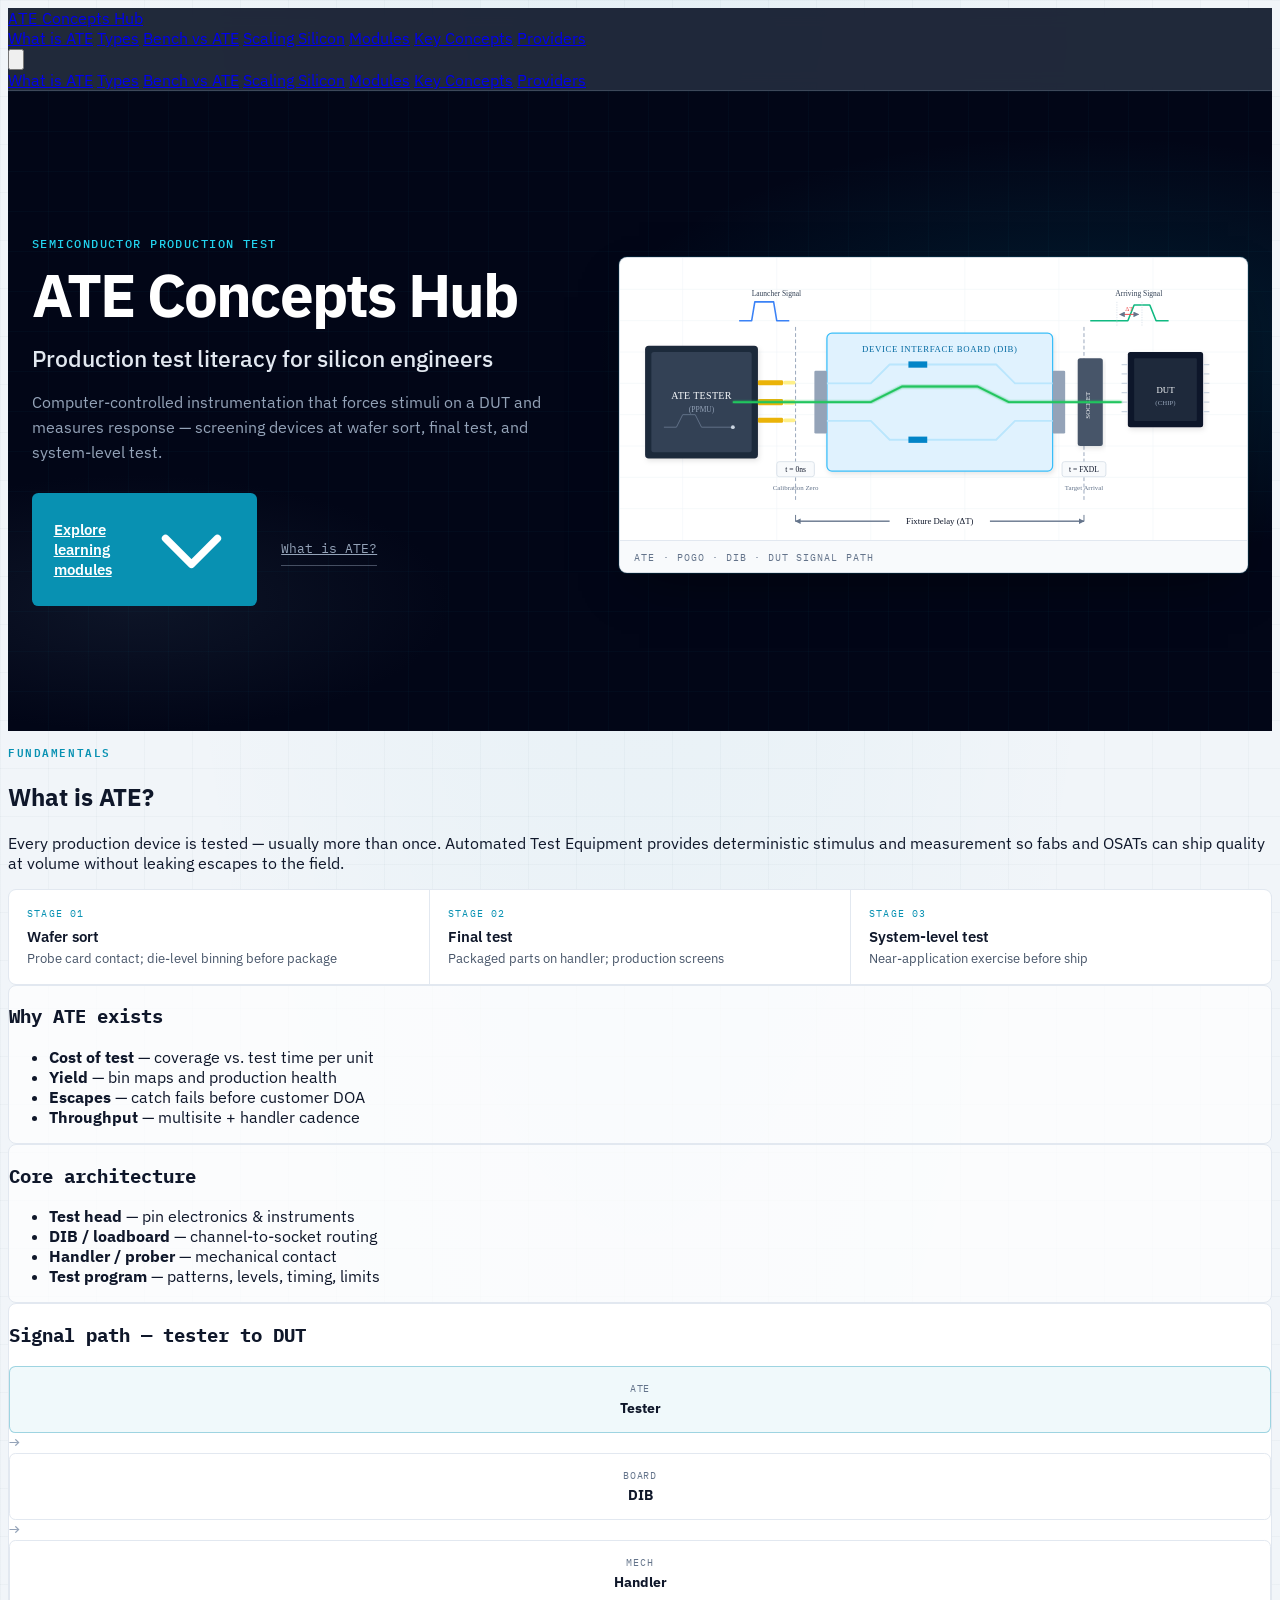
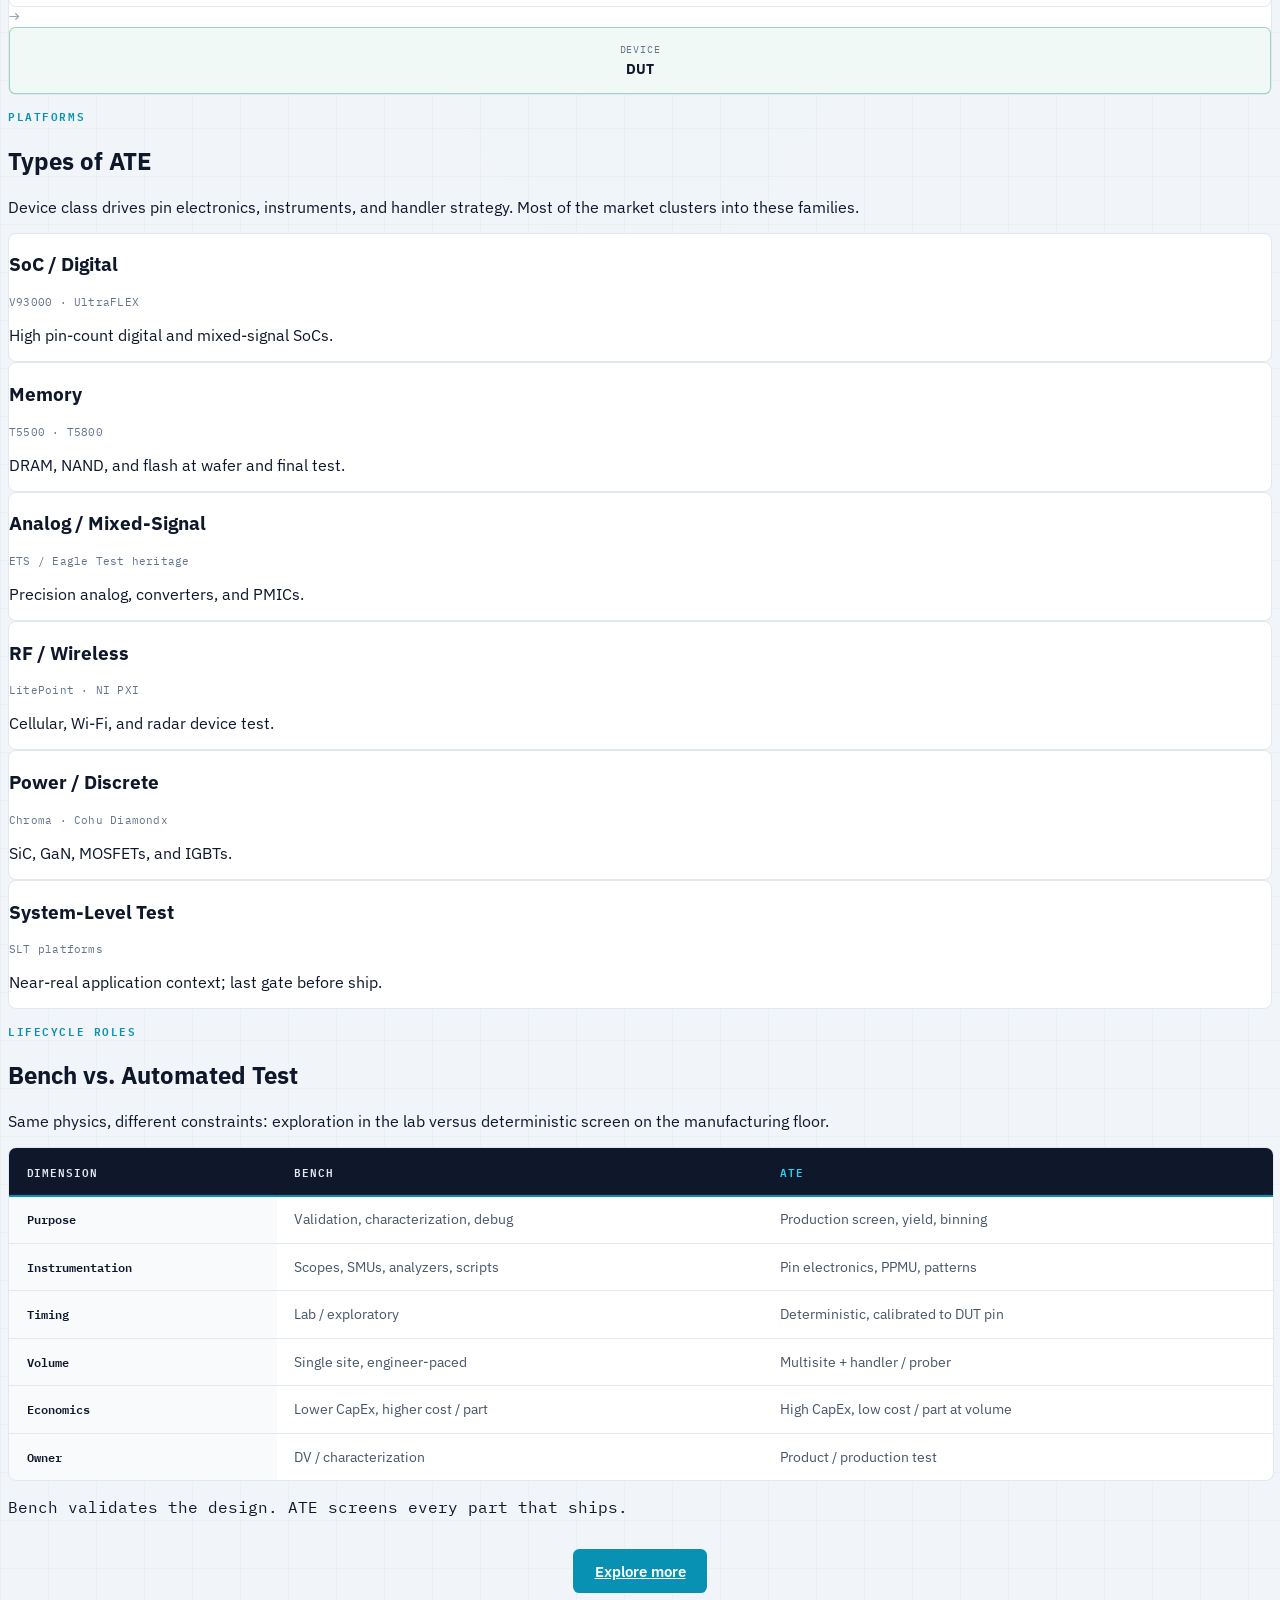
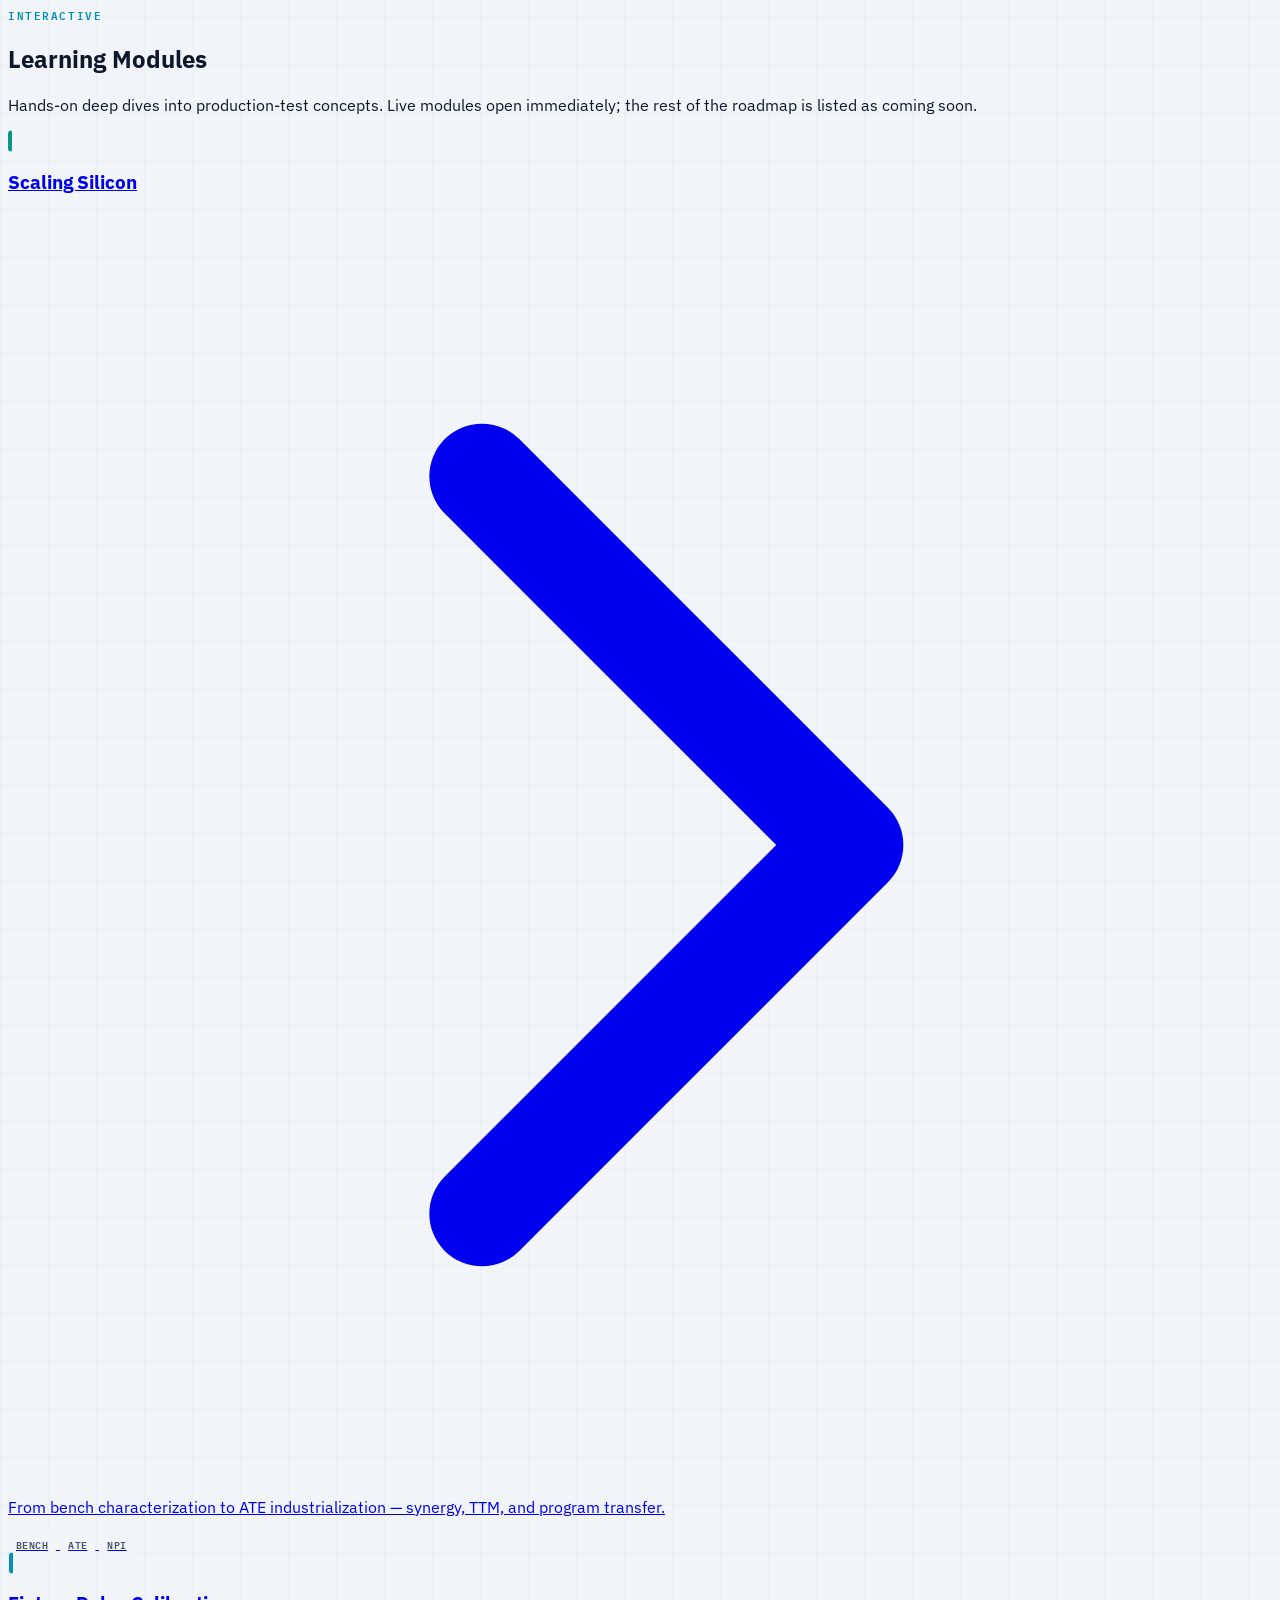
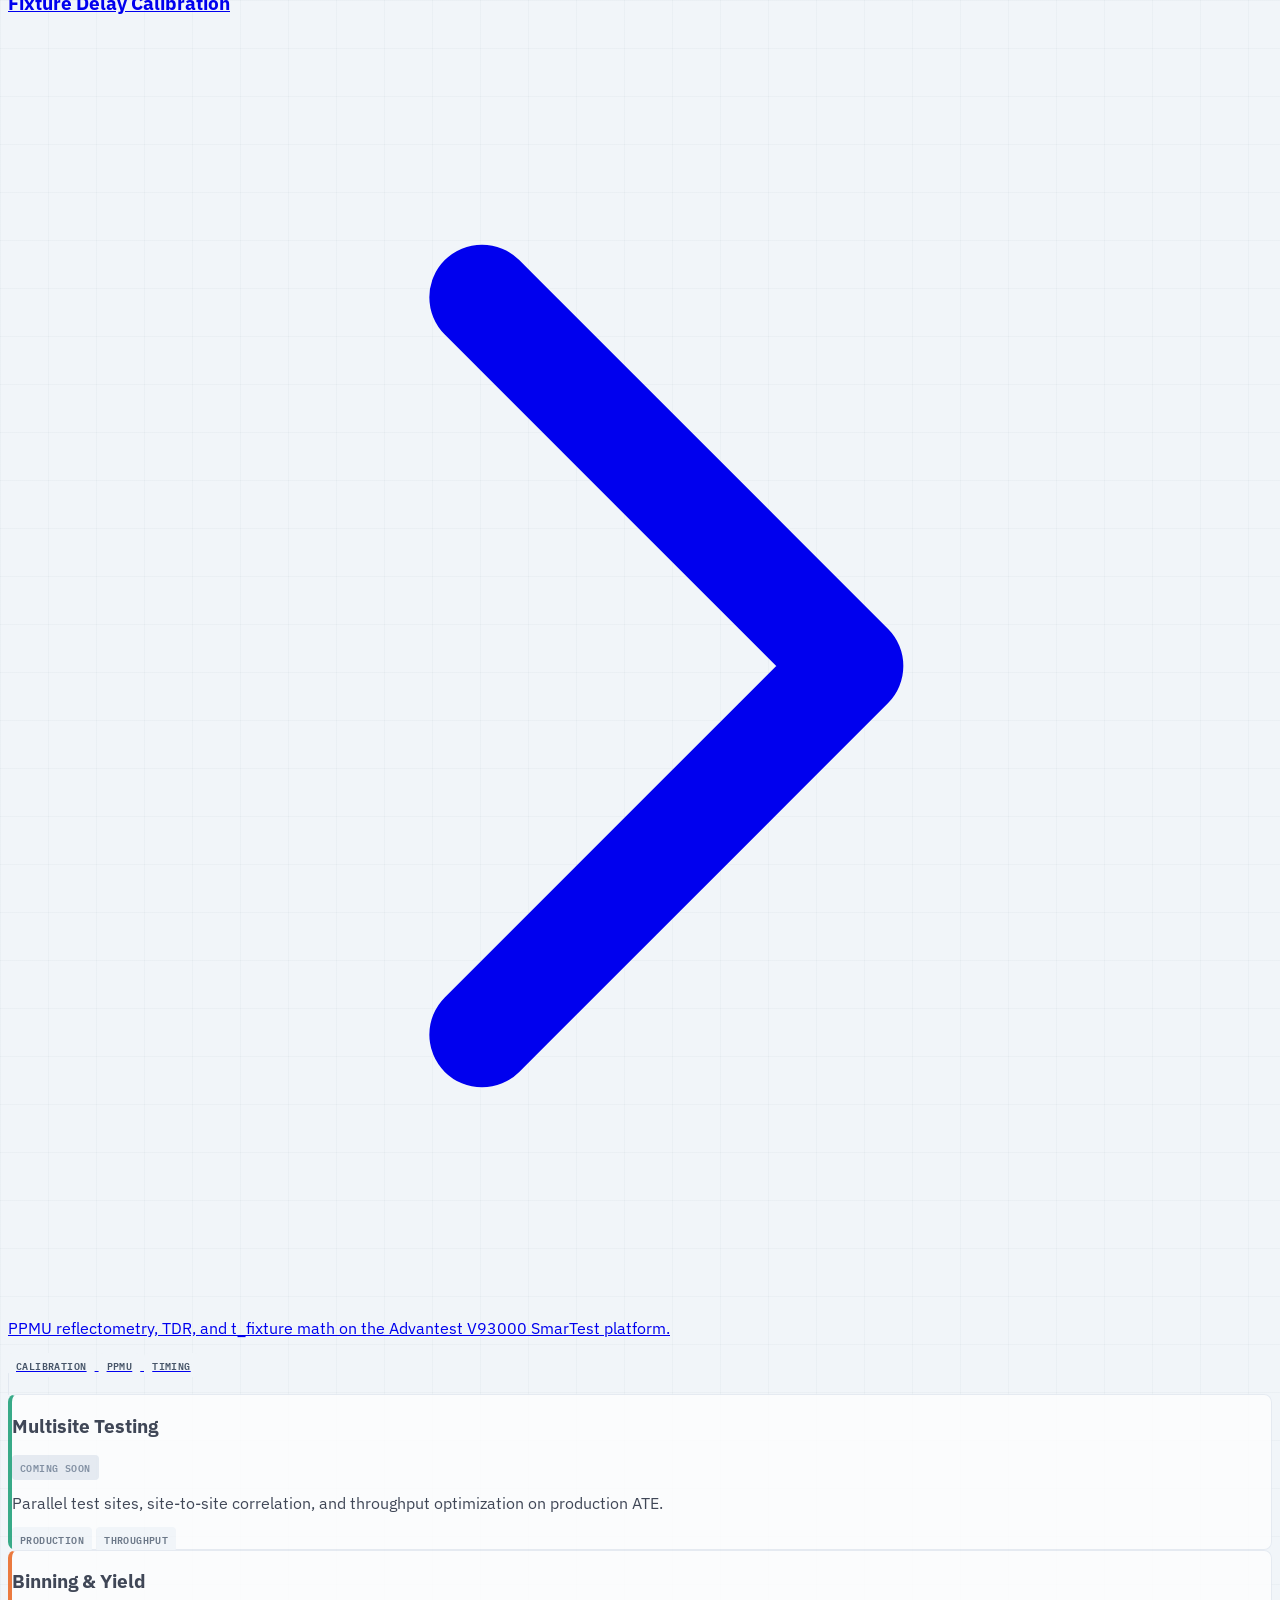
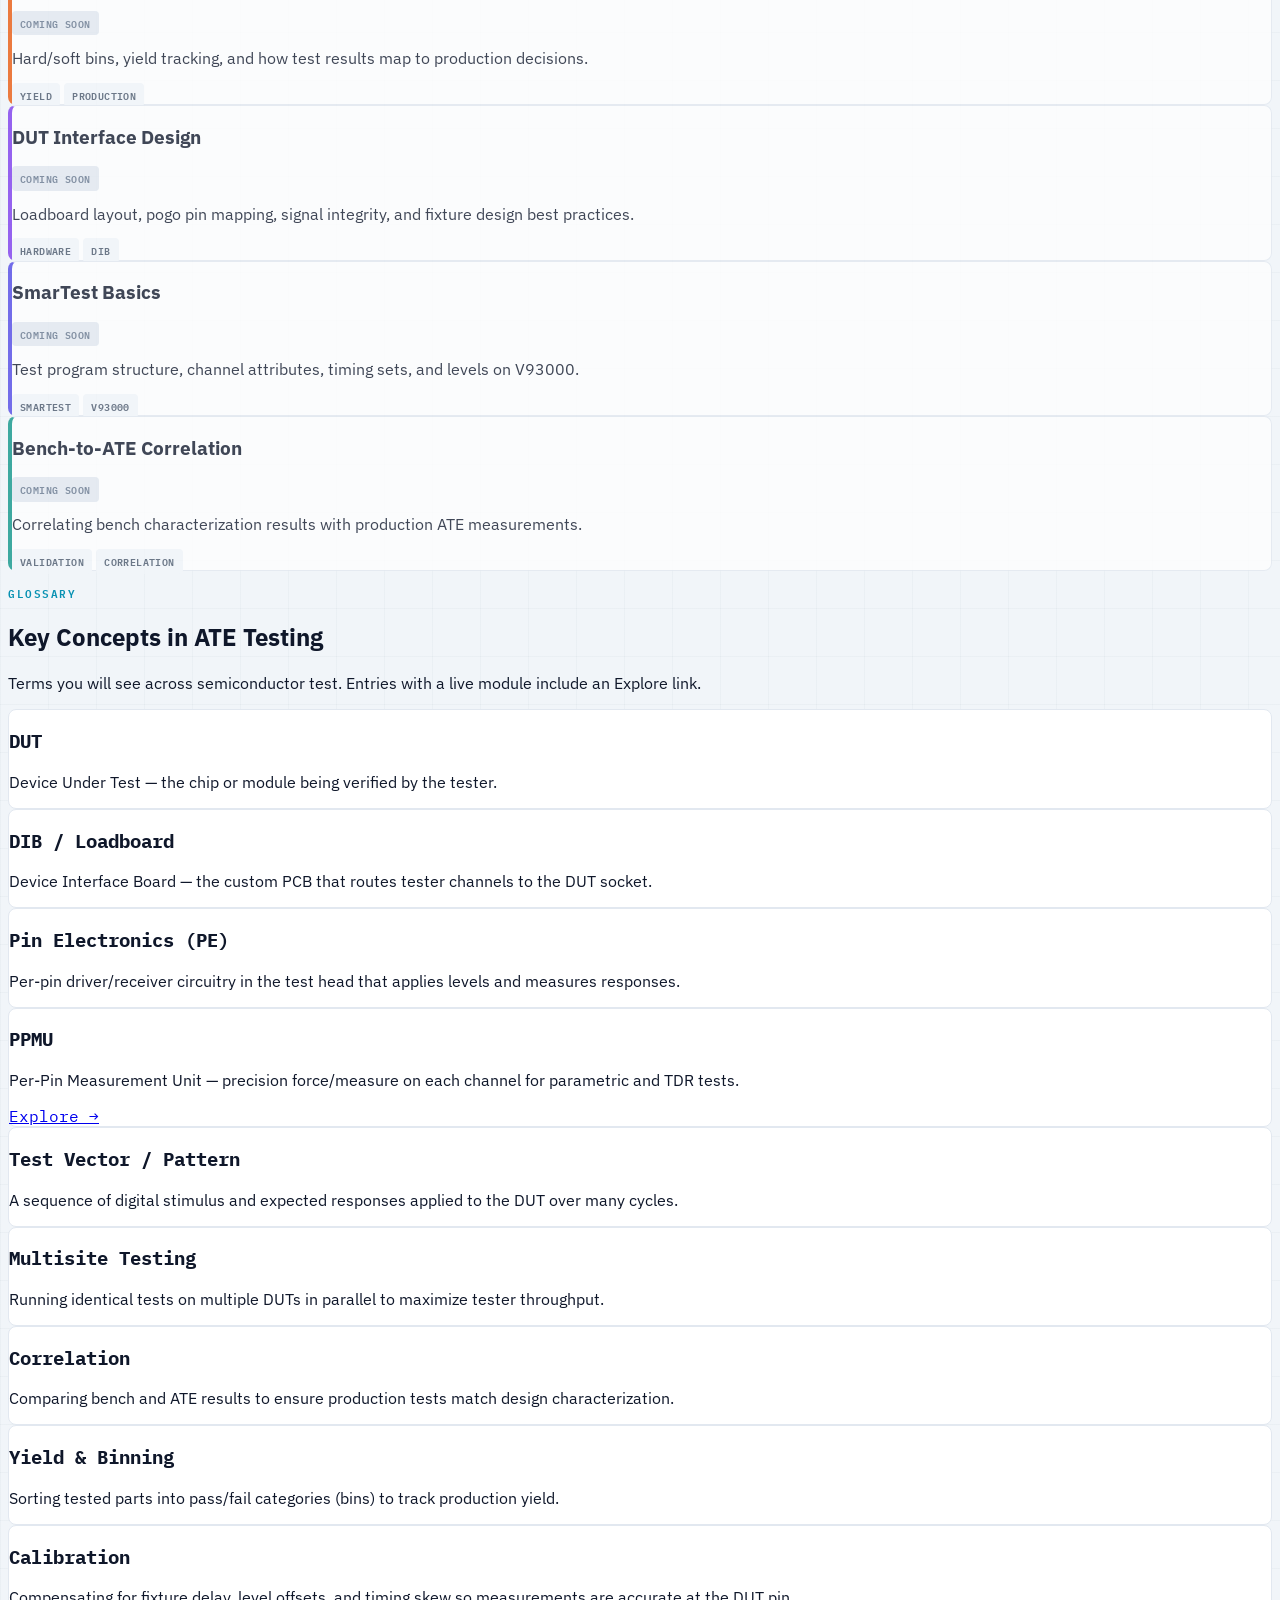
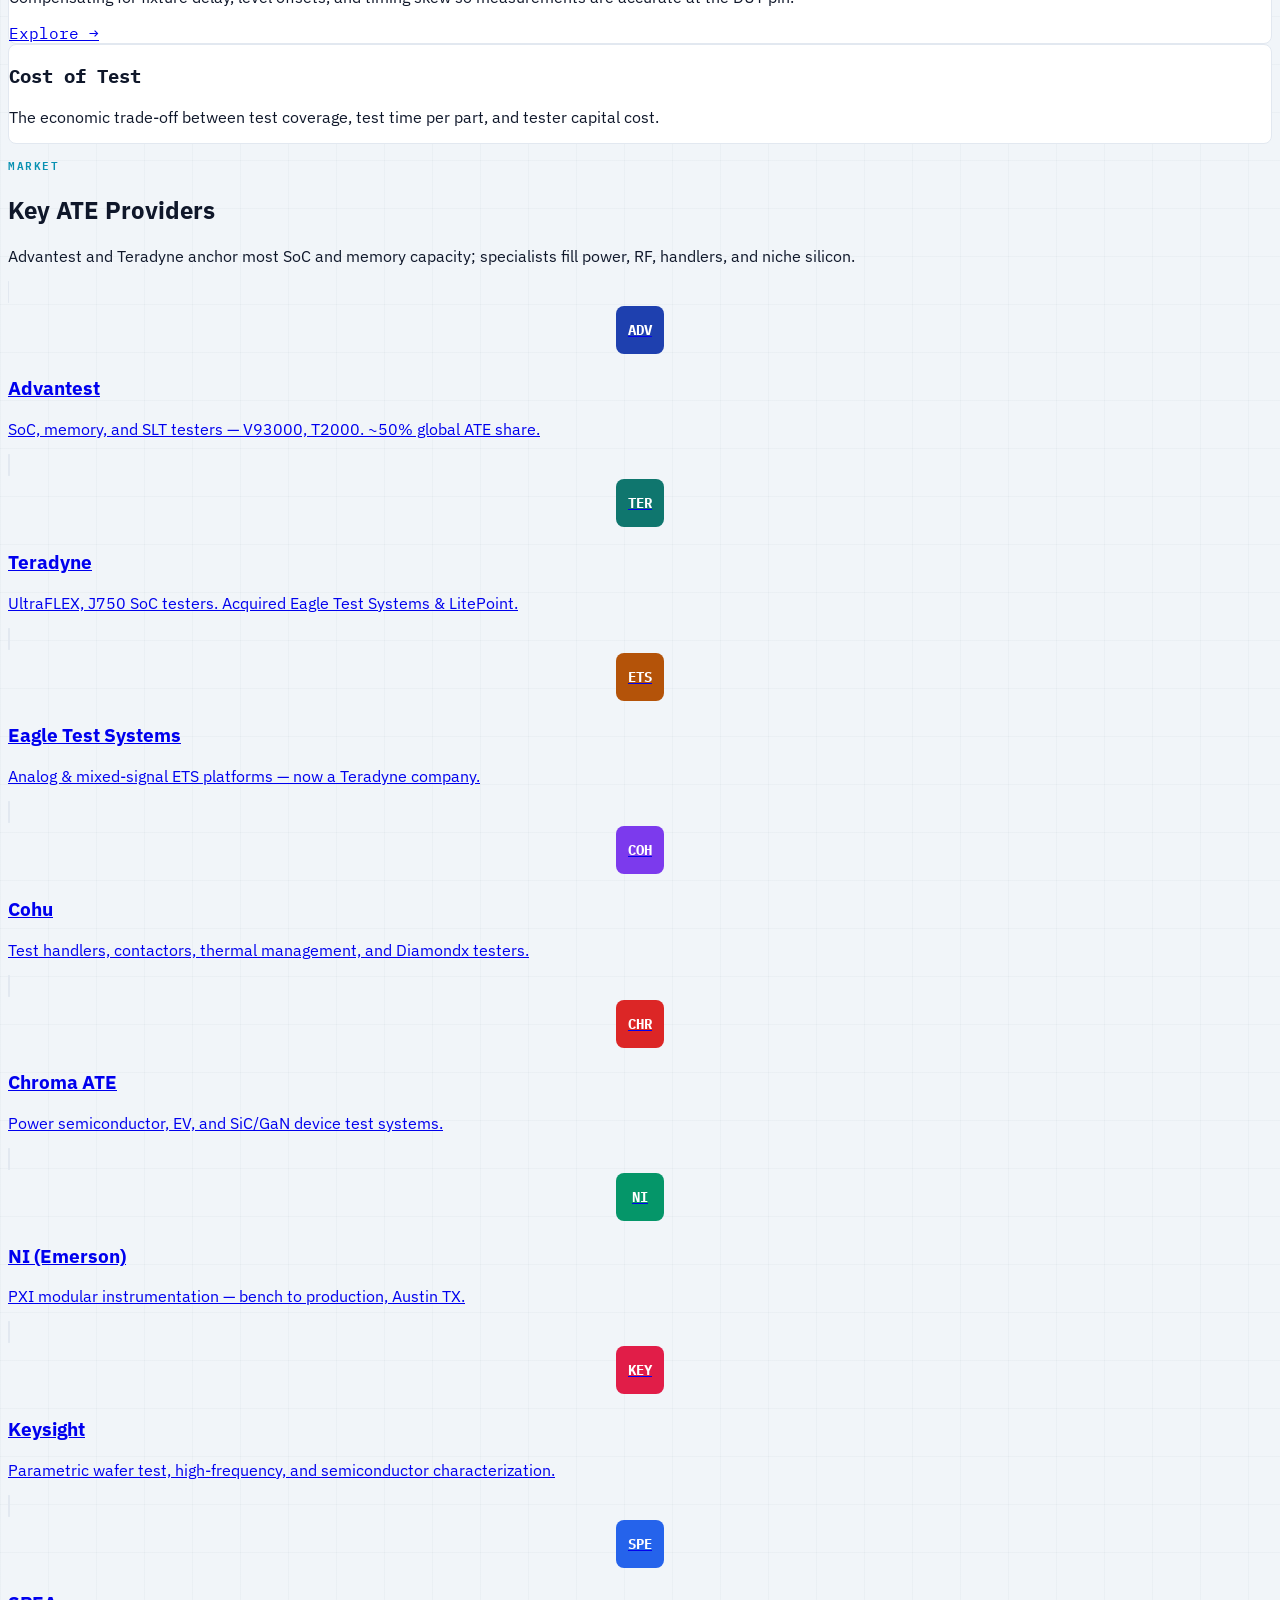
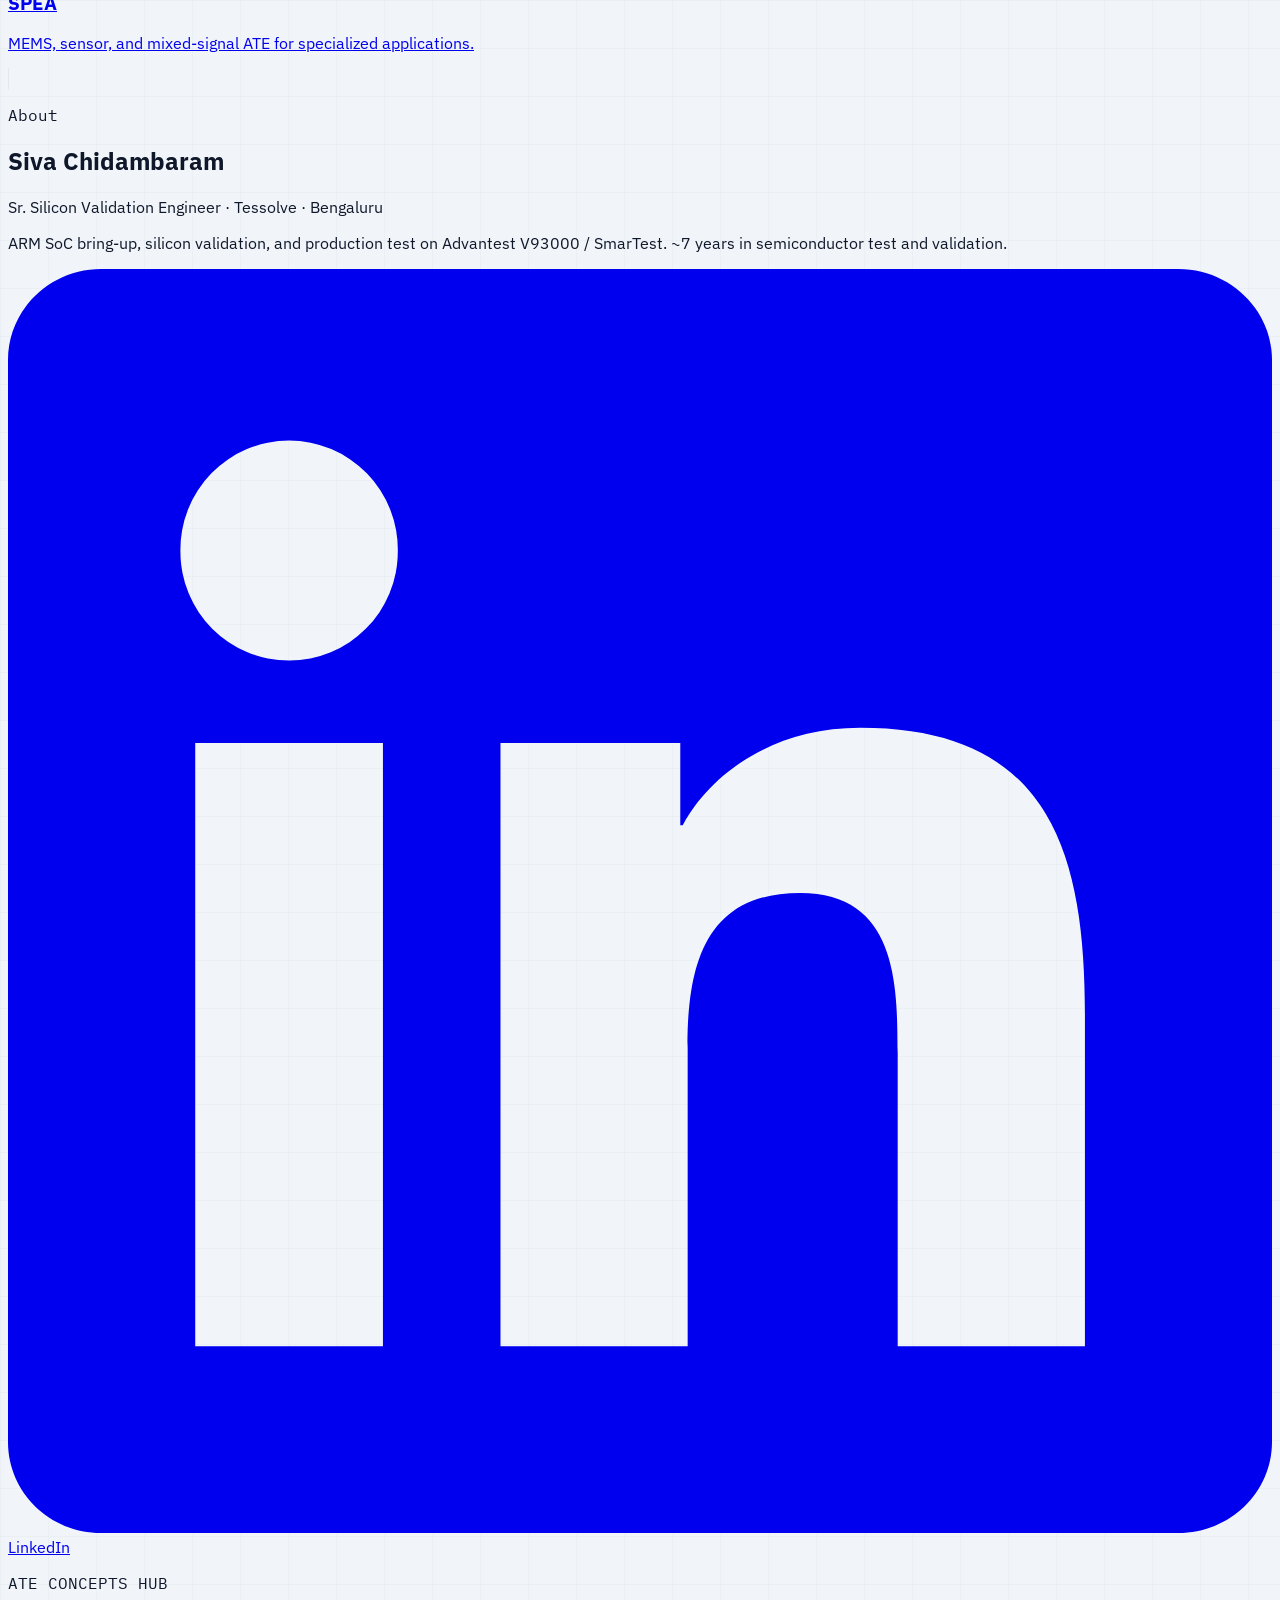
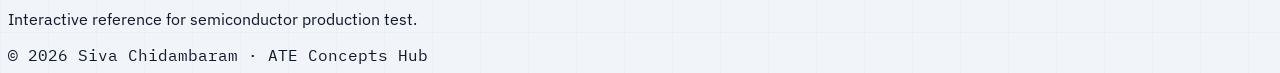
==== commit 55560c23: "Silicon RampUp" ====
--- a/index.html
+++ b/index.html
@@ -26,6 +26,7 @@
                     <a href="#what-is-ate" class="hub-nav-link px-3 py-2 rounded-md">What is ATE</a>
                     <a href="#types" class="hub-nav-link px-3 py-2 rounded-md">Types</a>
                     <a href="#bench-vs-ate" class="hub-nav-link px-3 py-2 rounded-md">Bench vs ATE</a>
+                    <a href="scaling-silicon.html" class="hub-nav-link px-3 py-2 rounded-md">Scaling Silicon</a>
                     <a href="#modules" class="hub-nav-link px-3 py-2 rounded-md text-cyan-300">Modules</a>
                     <a href="#concepts" class="hub-nav-link px-3 py-2 rounded-md">Key Concepts</a>
                     <a href="#providers" class="hub-nav-link px-3 py-2 rounded-md">Providers</a>
@@ -41,6 +42,7 @@
                     <a href="#what-is-ate" class="hub-nav-link px-3 py-2 rounded-md">What is ATE</a>
                     <a href="#types" class="hub-nav-link px-3 py-2 rounded-md">Types</a>
                     <a href="#bench-vs-ate" class="hub-nav-link px-3 py-2 rounded-md">Bench vs ATE</a>
+                    <a href="scaling-silicon.html" class="hub-nav-link px-3 py-2 rounded-md">Scaling Silicon</a>
                     <a href="#modules" class="hub-nav-link px-3 py-2 rounded-md text-cyan-300">Modules</a>
                     <a href="#concepts" class="hub-nav-link px-3 py-2 rounded-md">Key Concepts</a>
                     <a href="#providers" class="hub-nav-link px-3 py-2 rounded-md">Providers</a>
@@ -256,6 +258,9 @@
                 </table>
             </div>
             <p class="text-center text-slate-500 mt-6 text-sm font-mono tracking-wide">Bench validates the design. ATE screens every part that ships.</p>
+            <div class="section-cta">
+                <a href="scaling-silicon.html" class="hero-cta-primary">Explore more</a>
+            </div>
         </section>
 
         <!-- Learning Modules -->
--- a/global-src/css/site.css
+++ b/global-src/css/site.css
@@ -671,3 +671,285 @@
 .sim-timer.hidden {
     display: none;
 }
+
+/* ----- Article page (Scaling Silicon) ----- */
+.article-page {
+    background-color: var(--surface);
+}
+
+.article-hero {
+    position: relative;
+    color: var(--hero-ink);
+    background:
+        radial-gradient(ellipse 60% 50% at 80% 30%, rgba(8, 145, 178, 0.15), transparent 55%),
+        #020617;
+    border-bottom: 1px solid rgba(148, 163, 184, 0.2);
+    padding: 3rem 1rem 2.75rem;
+}
+
+@media (min-width: 768px) {
+    .article-hero {
+        padding: 3.5rem 1.5rem 3rem;
+    }
+}
+
+.article-hero__inner {
+    max-width: 48rem;
+    margin: 0 auto;
+}
+
+.article-breadcrumb {
+    font-family: var(--font-mono);
+    font-size: 0.7rem;
+    letter-spacing: 0.08em;
+    text-transform: uppercase;
+    color: #64748b;
+    margin-bottom: 1rem;
+}
+
+.article-breadcrumb a {
+    color: var(--accent-bright);
+    transition: color 0.15s ease;
+}
+
+.article-breadcrumb a:hover {
+    color: #fff;
+}
+
+.article-breadcrumb__sep {
+    margin: 0 0.4rem;
+    color: #475569;
+}
+
+.article-hero__title {
+    font-size: clamp(1.85rem, 4vw, 2.75rem);
+    font-weight: 700;
+    letter-spacing: -0.03em;
+    line-height: 1.1;
+    margin: 0 0 0.75rem;
+    color: #fff;
+}
+
+.article-hero__subtitle {
+    font-size: 1.05rem;
+    color: #94a3b8;
+    line-height: 1.5;
+    margin: 0;
+    max-width: 38rem;
+}
+
+.article-main {
+    max-width: 48rem;
+    margin: 0 auto;
+    padding: 3rem 1rem 4rem;
+}
+
+@media (min-width: 768px) {
+    .article-main {
+        padding: 3.5rem 1.5rem 5rem;
+    }
+}
+
+.article-section {
+    margin-bottom: 3.5rem;
+}
+
+.article-section:last-child {
+    margin-bottom: 0;
+}
+
+.article-section__lead {
+    font-size: 1.05rem;
+    color: var(--ink-muted);
+    line-height: 1.65;
+    margin-bottom: 1.25rem;
+}
+
+.article-prose {
+    color: var(--ink-muted);
+    line-height: 1.65;
+    font-size: 0.98rem;
+}
+
+.article-prose p {
+    margin-bottom: 1rem;
+}
+
+.article-prose p:last-child {
+    margin-bottom: 0;
+}
+
+.article-prose ul {
+    margin: 0.75rem 0 1rem 1.25rem;
+    list-style: disc;
+}
+
+.article-prose li {
+    margin-bottom: 0.4rem;
+}
+
+.article-prose strong {
+    color: var(--ink);
+    font-weight: 600;
+}
+
+.article-wide {
+    max-width: 64rem;
+    margin-left: auto;
+    margin-right: auto;
+}
+
+.article-figure {
+    margin: 1.75rem 0;
+    background: var(--surface-card);
+    border: 1px solid var(--line);
+    border-radius: 0.5rem;
+    overflow: hidden;
+    box-shadow: 0 4px 16px -4px rgb(15 23 42 / 0.08);
+}
+
+.article-figure img {
+    display: block;
+    width: 100%;
+    height: auto;
+}
+
+.article-figure__caption {
+    font-family: var(--font-mono);
+    font-size: 0.65rem;
+    letter-spacing: 0.08em;
+    text-transform: uppercase;
+    color: #64748b;
+    background: #f8fafc;
+    border-top: 1px solid var(--line);
+    padding: 0.55rem 0.9rem;
+}
+
+.glossary-box {
+    margin: 1.5rem 0;
+    padding: 1.25rem 1.35rem;
+    background: rgba(8, 145, 178, 0.06);
+    border: 1px solid rgba(8, 145, 178, 0.2);
+    border-radius: 0.5rem;
+}
+
+.glossary-box__title {
+    font-family: var(--font-mono);
+    font-size: 0.7rem;
+    font-weight: 600;
+    letter-spacing: 0.12em;
+    text-transform: uppercase;
+    color: var(--accent);
+    margin-bottom: 0.85rem;
+}
+
+.glossary-box dl {
+    display: grid;
+    gap: 0.65rem;
+}
+
+.glossary-box dt {
+    font-family: var(--font-mono);
+    font-size: 0.8rem;
+    font-weight: 600;
+    color: var(--ink);
+}
+
+.glossary-box dd {
+    font-size: 0.88rem;
+    color: var(--ink-muted);
+    margin: 0;
+    line-height: 1.45;
+}
+
+.key-insight {
+    margin: 1.5rem 0;
+    padding: 1rem 1.25rem;
+    background: var(--surface-card);
+    border-left: 4px solid var(--accent);
+    border-radius: 0 0.4rem 0.4rem 0;
+    font-size: 0.95rem;
+    color: var(--ink);
+    line-height: 1.55;
+}
+
+.key-insight strong {
+    color: var(--accent);
+    font-weight: 600;
+}
+
+.phase-timeline {
+    margin: 1.75rem 0;
+    display: grid;
+    gap: 0;
+    border: 1px solid var(--line);
+    border-radius: 0.5rem;
+    overflow: hidden;
+    background: var(--line);
+}
+
+@media (min-width: 640px) {
+    .phase-timeline {
+        grid-template-columns: repeat(4, 1fr);
+    }
+}
+
+.phase-timeline__step {
+    padding: 1.15rem 1.1rem;
+    background: var(--surface-card);
+    position: relative;
+}
+
+@media (max-width: 639px) {
+    .phase-timeline__step:not(:last-child) {
+        border-bottom: 1px solid var(--line);
+    }
+}
+
+@media (min-width: 640px) {
+    .phase-timeline__step:not(:last-child)::after {
+        content: '→';
+        position: absolute;
+        right: -0.55rem;
+        top: 50%;
+        transform: translateY(-50%);
+        font-family: var(--font-mono);
+        font-size: 0.85rem;
+        color: #94a3b8;
+        z-index: 1;
+        background: var(--surface-card);
+        padding: 0 0.15rem;
+    }
+}
+
+.phase-timeline__num {
+    font-family: var(--font-mono);
+    font-size: 0.65rem;
+    font-weight: 600;
+    letter-spacing: 0.1em;
+    text-transform: uppercase;
+    color: var(--accent);
+    margin-bottom: 0.35rem;
+}
+
+.phase-timeline__title {
+    font-weight: 600;
+    font-size: 0.92rem;
+    color: var(--ink);
+    margin-bottom: 0.4rem;
+}
+
+.phase-timeline__desc {
+    font-size: 0.82rem;
+    color: var(--ink-muted);
+    line-height: 1.45;
+}
+
+.section-cta {
+    display: flex;
+    justify-content: center;
+    margin-top: 2rem;
+    margin-bottom: 0.5rem;
+}
+
+
